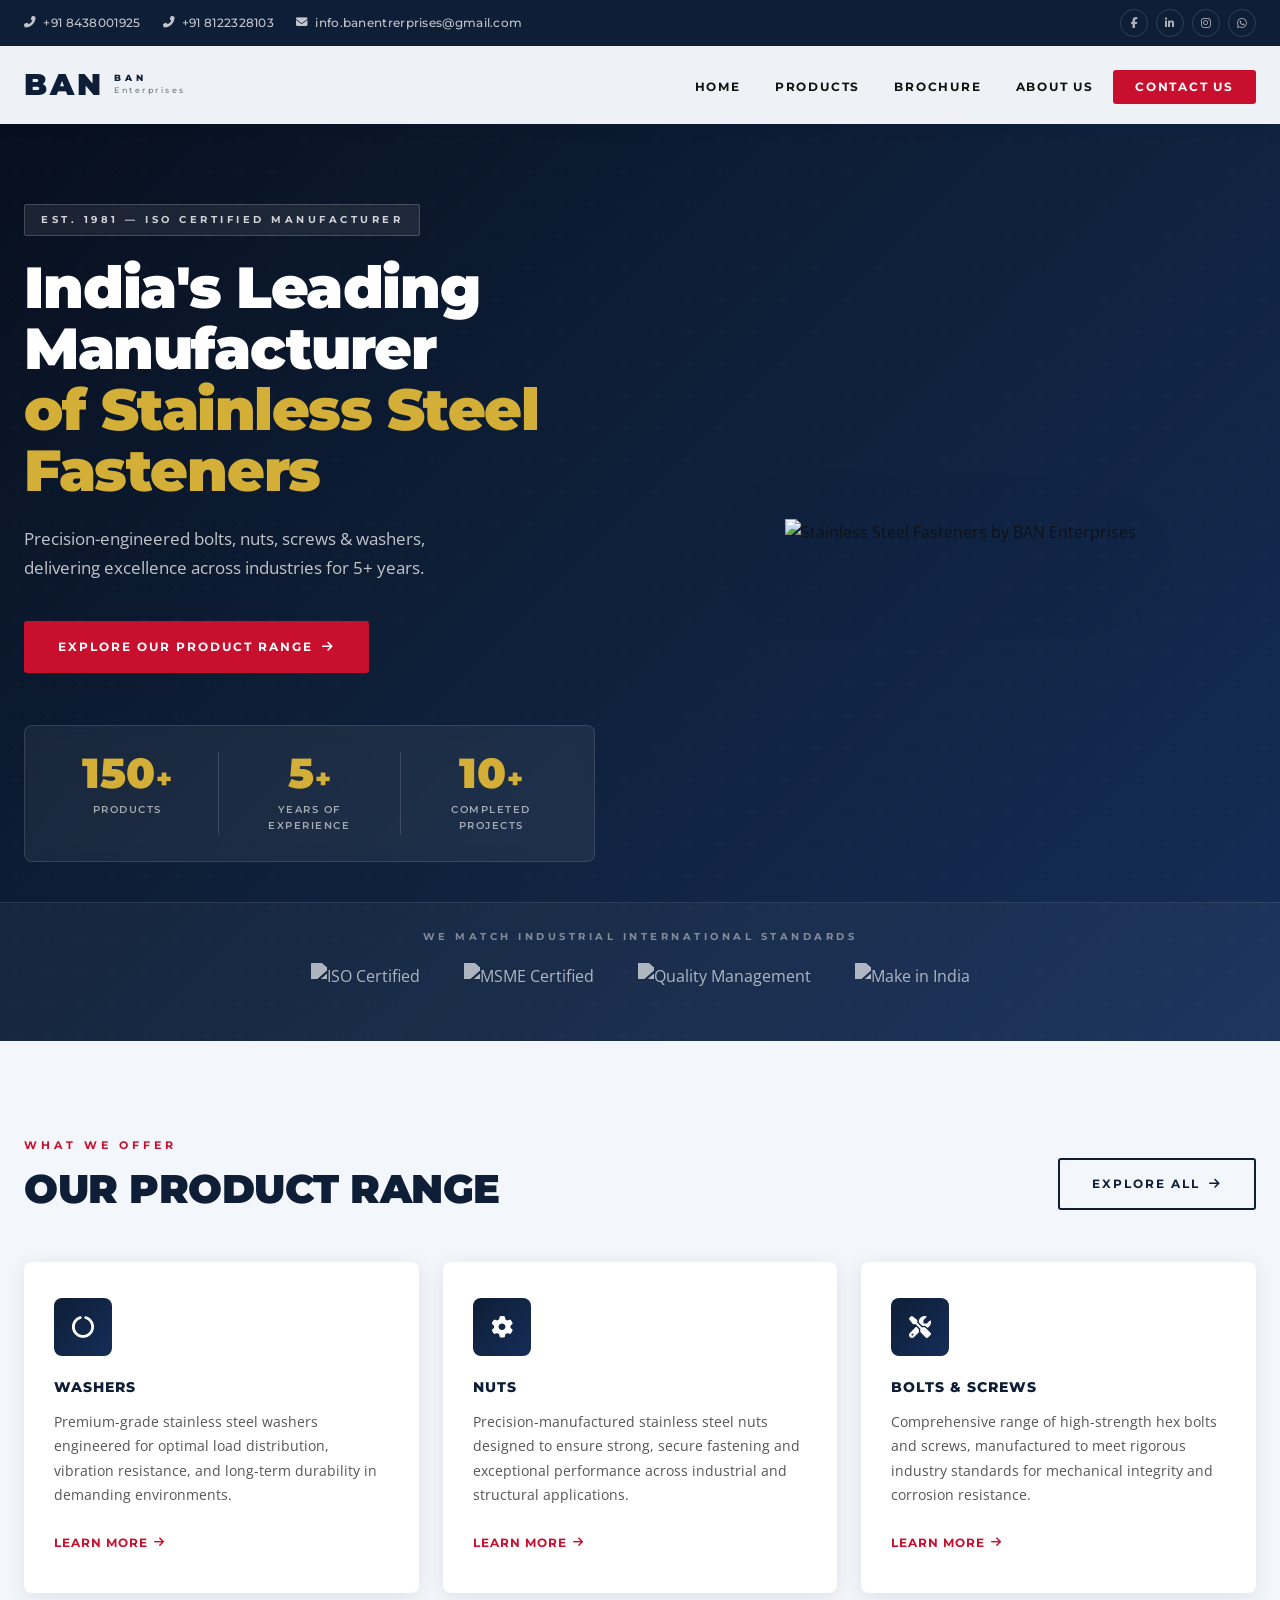
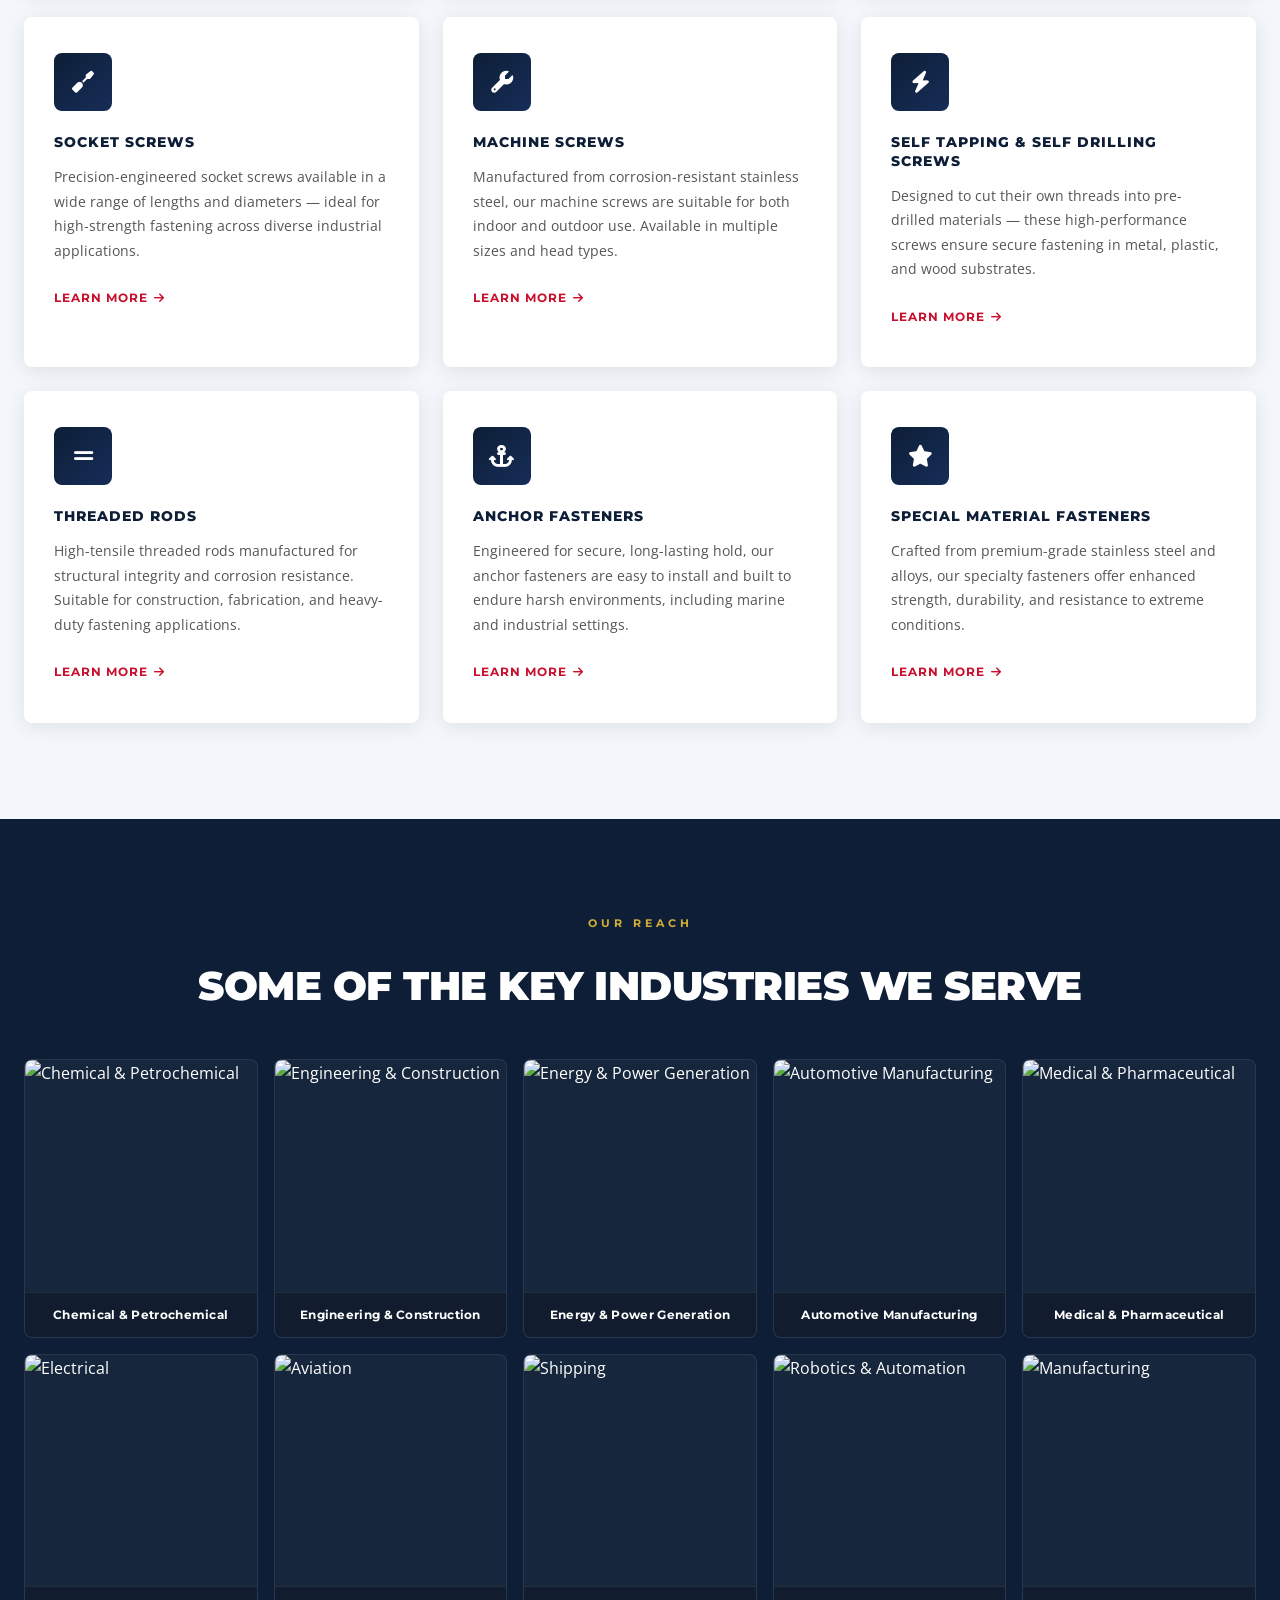
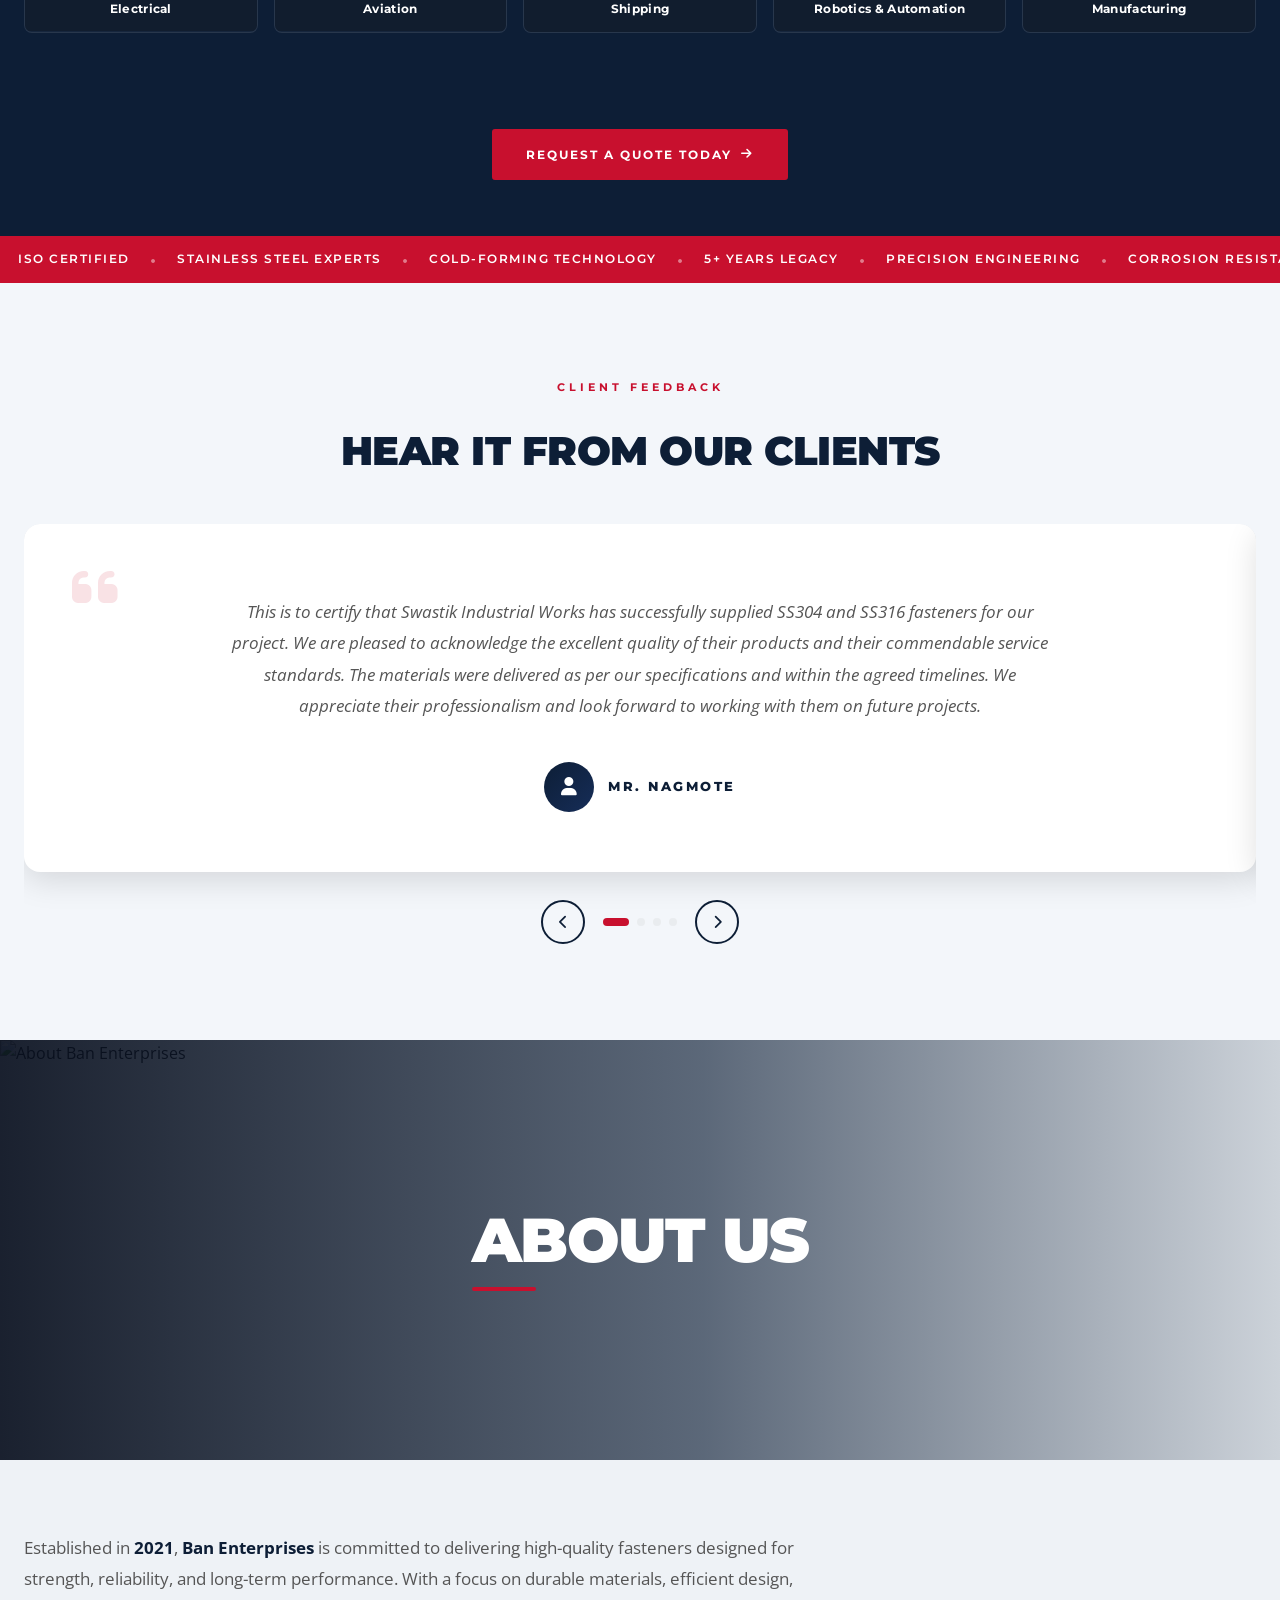
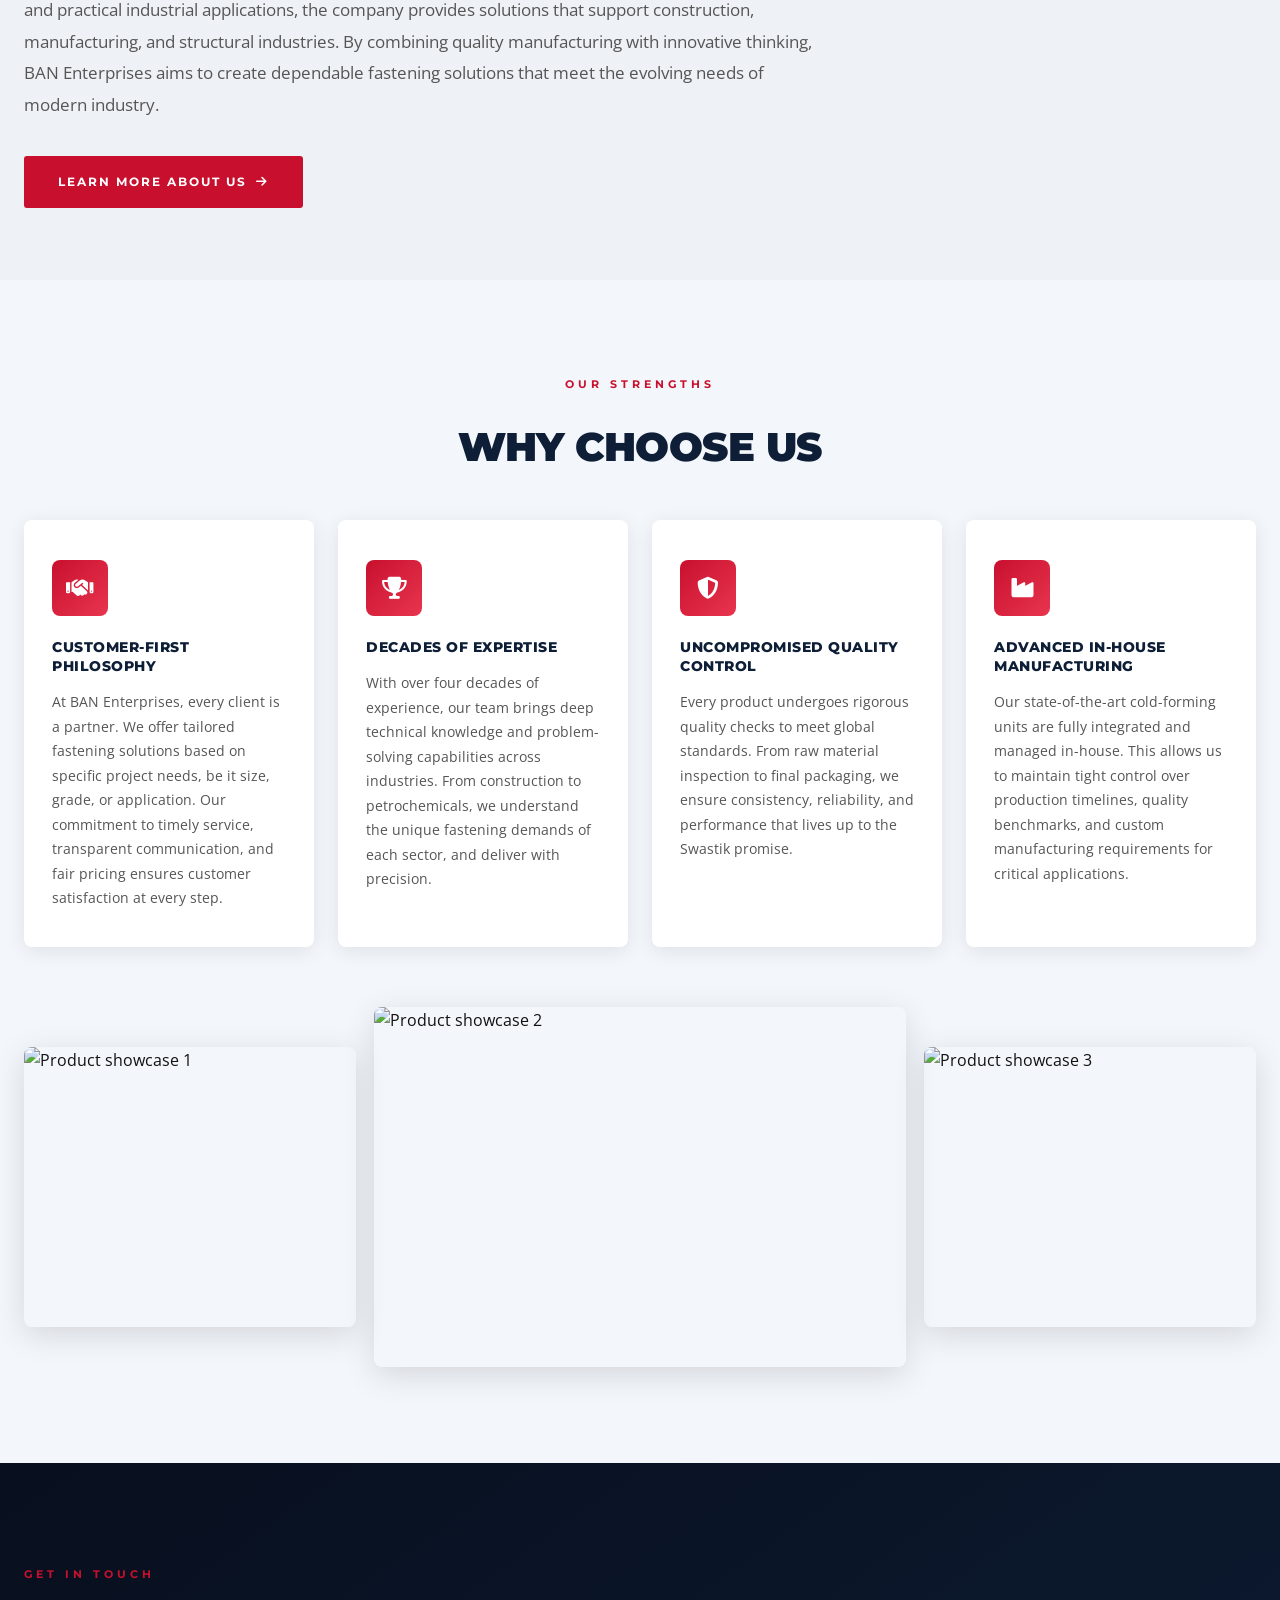
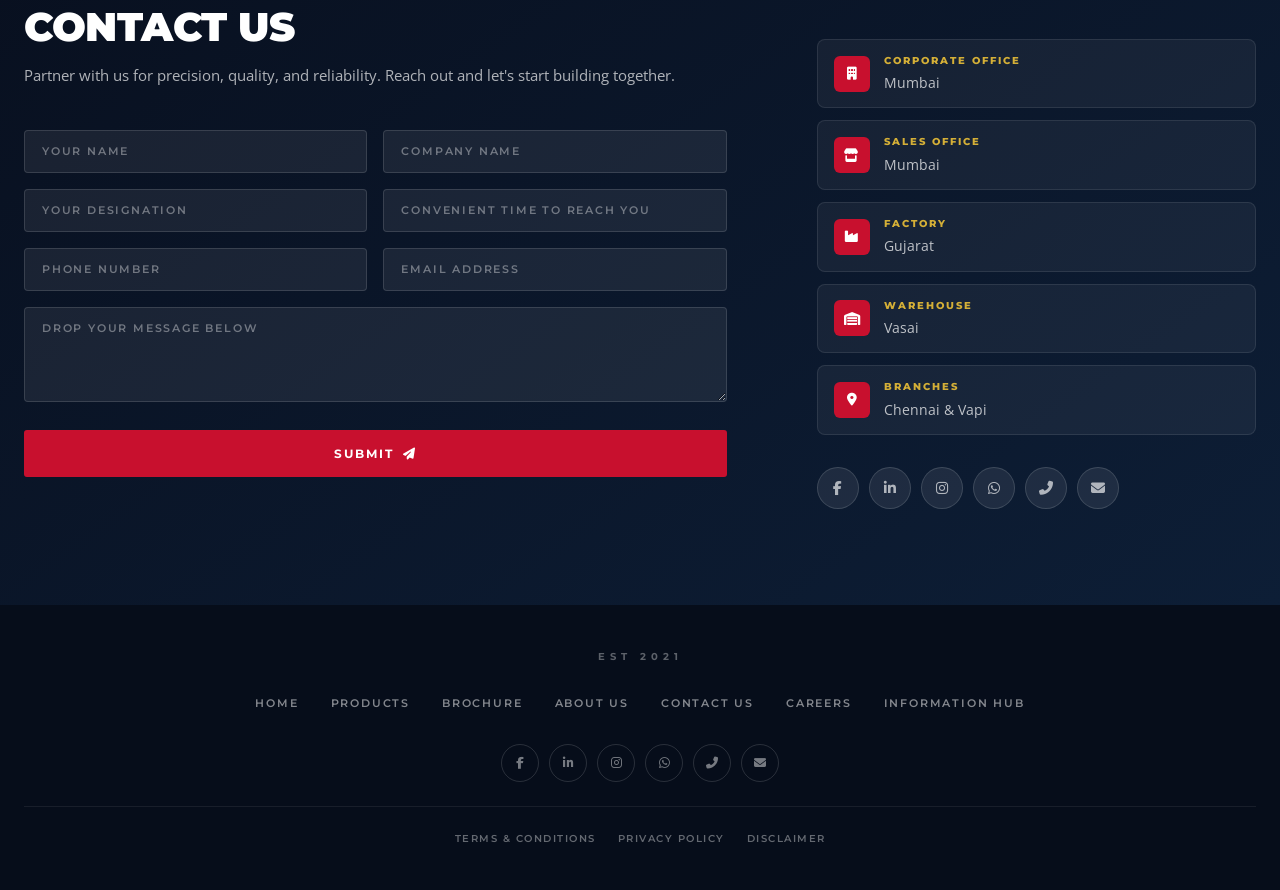
==== index.html @ 9117f647 "first commit" ====
<!DOCTYPE html>
<html lang="en">
<head>
    <meta charset="UTF-8">
    <meta name="viewport" content="width=device-width, initial-scale=1.0">
    <meta name="description" content="Ban Enterprises - Fasteners For The Future Will Be Lighter Stronger And Smarter.">
    <title>Ban Enterprises | India's Leading Stainless Steel Fasteners Manufacturer</title>
    <link rel="preconnect" href="https://fonts.googleapis.com">
    <link rel="preconnect" href="https://fonts.gstatic.com" crossorigin>
    <link href="https://fonts.googleapis.com/css2?family=Montserrat:wght@300;400;500;600;700;800;900&family=Open+Sans:wght@300;400;500;600&display=swap" rel="stylesheet">
    <link rel="stylesheet" href="https://cdnjs.cloudflare.com/ajax/libs/font-awesome/6.5.0/css/all.min.css">
    <link rel="stylesheet" href="style.css">
</head>
<body>

    <!-- ===== TOP BAR ===== -->
    <div class="top-bar">
        <div class="container">
            <div class="top-bar-inner">
                <div class="top-contact">
                    <a href="tel:+918438001925"><i class="fas fa-phone-alt"></i> +91 8438001925</a>
                    <a href="tel:+918122328103"><i class="fas fa-phone-alt"></i> +91 8122328103</a>
                    <a href="info.banentrerprises@gmail.com"><i class="fas fa-envelope"></i> info.banentrerprises@gmail.com</a>
                </div>
                <div class="top-social">
                    <a href="https://facebook.com/SIWIndia1/" target="_blank" rel="noopener" aria-label="Facebook"><i class="fab fa-facebook-f"></i></a>
                    <a href="https://linkedin.com/company/siwindia/" target="_blank" rel="noopener" aria-label="LinkedIn"><i class="fab fa-linkedin-in"></i></a>
                    <a href="https://instagram.com/bane.nterprises/" target="_blank" rel="noopener" aria-label="Instagram"><i class="fab fa-instagram"></i></a>
                    <a href="https://wa.me/918438001925" target="_blank" rel="noopener" aria-label="WhatsApp"><i class="fab fa-whatsapp"></i></a>
                </div>
            </div>
        </div>
    </div>

    <!-- ===== HEADER / NAVBAR ===== -->
    <header class="header" id="header">
        <div class="container">
            <nav class="navbar">
                <a href="#" class="logo">
                    <img src="https://media.siwindia.com/assets/images/siw-logo.webp"
                         alt="Ban Enterprises"
                         class="logo-img"
                         onerror="this.style.display='none'; document.querySelector('.logo-fallback').style.display='flex'">
                    <div class="logo-fallback">
                        <span class="logo-siw">BAN</span>
                        <div class="logo-sub">
                            <span>BAN</span>
                            <span>Enterprises</span>
                        </div>
                    </div>
                </a>
                <button class="hamburger" id="hamburger" aria-label="Toggle navigation" aria-expanded="false">
                    <span></span>
                    <span></span>
                    <span></span>
                </button>
                <ul class="nav-links" id="navLinks">
                    <li><a href="#" class="nav-item active">HOME</a></li>
                    <li><a href="https://siwindia.com/products/" class="nav-item">PRODUCTS</a></li>
                    <li><a href="https://siwindia.com/brochure/" class="nav-item">BROCHURE</a></li>
                    <li><a href="#about" class="nav-item">ABOUT US</a></li>
                    <li><a href="#contact" class="nav-item btn-nav">CONTACT US</a></li>
                </ul>
            </nav>
        </div>
    </header>

    <!-- ===== HERO SECTION ===== -->
    <section class="hero" id="hero">
        <div class="container">
            <div class="hero-inner">
                <div class="hero-content">
                    <div class="hero-tag">EST. 1981 &mdash; ISO CERTIFIED MANUFACTURER</div>
                    <h1 class="hero-title">
                        India's Leading Manufacturer
                        <span>of Stainless Steel Fasteners</span>
                    </h1>
                    <p class="hero-desc">Precision-engineered bolts, nuts, screws &amp; washers, delivering excellence across industries for 5+ years.</p>
                    <div class="hero-cta">
                        <a href="https://siwindia.com/products/" class="btn btn-primary">
                            EXPLORE OUR PRODUCT RANGE <i class="fas fa-arrow-right"></i>
                        </a>
                    </div>
                    <div class="hero-stats">
                        <div class="stat-item">
                            <div class="stat-val"><span class="stat-number" data-target="150">0</span><span class="stat-plus">+</span></div>
                            <span class="stat-label">Products</span>
                        </div>
                        <div class="stat-divider"></div>
                        <div class="stat-item">
                            <div class="stat-val"><span class="stat-number" data-target="5">0</span><span class="stat-plus">+</span></div>
                            <span class="stat-label">Years of Experience</span>
                        </div>
                        <div class="stat-divider"></div>
                        <div class="stat-item">
                            <div class="stat-val"><span class="stat-number" data-target="10">0</span><span class="stat-plus">+</span></div>
                            <span class="stat-label">Completed projects</span>
                        </div>
                    </div>
                </div>
                <div class="hero-image">
                    <img src="https://media.siwindia.com/assets/images/home-hero-new.png" alt="Stainless Steel Fasteners by BAN Enterprises">
                </div>
            </div>
        </div>
        <div class="hero-certifications">
            <div class="container">
                <p class="cert-label">WE MATCH INDUSTRIAL INTERNATIONAL STANDARDS</p>
                <div class="cert-logos">
                    <img src="https://media.siwindia.com/assets/images/home-iso.png" alt="ISO Certified">
                    <img src="https://media.siwindia.com/assets/images/home-msme.png" alt="MSME Certified">
                    <img src="https://media.siwindia.com/assets/images/home-qm.png" alt="Quality Management">
                    <img src="https://media.siwindia.com/assets/images/home-mii.png" alt="Make in India">
                </div>
            </div>
        </div>
    </section>

    <!-- ===== PRODUCTS SECTION ===== -->
    <section class="section products-section" id="products">
        <div class="container">
            <div class="section-header">
                <div class="section-header-text">
                    <span class="section-label">WHAT WE OFFER</span>
                    <h2 class="section-title">OUR PRODUCT RANGE</h2>
                </div>
                <a href="https://siwindia.com/products/" class="btn btn-outline">EXPLORE ALL <i class="fas fa-arrow-right"></i></a>
            </div>
            <div class="products-grid">
                <div class="product-card reveal">
                    <div class="product-icon"><i class="fas fa-circle-notch"></i></div>
                    <h3 class="product-title">WASHERS</h3>
                    <p class="product-desc">Premium-grade stainless steel washers engineered for optimal load distribution, vibration resistance, and long-term durability in demanding environments.</p>
                    <a href="https://siwindia.com/products/" class="product-link">Learn More <i class="fas fa-arrow-right"></i></a>
                </div>
                <div class="product-card reveal">
                    <div class="product-icon"><i class="fas fa-cog"></i></div>
                    <h3 class="product-title">NUTS</h3>
                    <p class="product-desc">Precision-manufactured stainless steel nuts designed to ensure strong, secure fastening and exceptional performance across industrial and structural applications.</p>
                    <a href="https://siwindia.com/products/" class="product-link">Learn More <i class="fas fa-arrow-right"></i></a>
                </div>
                <div class="product-card reveal">
                    <div class="product-icon"><i class="fas fa-tools"></i></div>
                    <h3 class="product-title">BOLTS &amp; SCREWS</h3>
                    <p class="product-desc">Comprehensive range of high-strength hex bolts and screws, manufactured to meet rigorous industry standards for mechanical integrity and corrosion resistance.</p>
                    <a href="https://siwindia.com/products/" class="product-link">Learn More <i class="fas fa-arrow-right"></i></a>
                </div>
                <div class="product-card reveal">
                    <div class="product-icon"><i class="fas fa-screwdriver"></i></div>
                    <h3 class="product-title">SOCKET SCREWS</h3>
                    <p class="product-desc">Precision-engineered socket screws available in a wide range of lengths and diameters — ideal for high-strength fastening across diverse industrial applications.</p>
                    <a href="https://siwindia.com/products/" class="product-link">Learn More <i class="fas fa-arrow-right"></i></a>
                </div>
                <div class="product-card reveal">
                    <div class="product-icon"><i class="fas fa-wrench"></i></div>
                    <h3 class="product-title">MACHINE SCREWS</h3>
                    <p class="product-desc">Manufactured from corrosion-resistant stainless steel, our machine screws are suitable for both indoor and outdoor use. Available in multiple sizes and head types.</p>
                    <a href="https://siwindia.com/products/" class="product-link">Learn More <i class="fas fa-arrow-right"></i></a>
                </div>
                <div class="product-card reveal">
                    <div class="product-icon"><i class="fas fa-bolt"></i></div>
                    <h3 class="product-title">SELF TAPPING &amp; SELF DRILLING SCREWS</h3>
                    <p class="product-desc">Designed to cut their own threads into pre-drilled materials — these high-performance screws ensure secure fastening in metal, plastic, and wood substrates.</p>
                    <a href="https://siwindia.com/products/" class="product-link">Learn More <i class="fas fa-arrow-right"></i></a>
                </div>
                <div class="product-card reveal">
                    <div class="product-icon"><i class="fas fa-grip-lines"></i></div>
                    <h3 class="product-title">THREADED RODS</h3>
                    <p class="product-desc">High-tensile threaded rods manufactured for structural integrity and corrosion resistance. Suitable for construction, fabrication, and heavy-duty fastening applications.</p>
                    <a href="https://siwindia.com/products/" class="product-link">Learn More <i class="fas fa-arrow-right"></i></a>
                </div>
                <div class="product-card reveal">
                    <div class="product-icon"><i class="fas fa-anchor"></i></div>
                    <h3 class="product-title">ANCHOR FASTENERS</h3>
                    <p class="product-desc">Engineered for secure, long-lasting hold, our anchor fasteners are easy to install and built to endure harsh environments, including marine and industrial settings.</p>
                    <a href="https://siwindia.com/products/" class="product-link">Learn More <i class="fas fa-arrow-right"></i></a>
                </div>
                <div class="product-card reveal">
                    <div class="product-icon"><i class="fas fa-star"></i></div>
                    <h3 class="product-title">SPECIAL MATERIAL FASTENERS</h3>
                    <p class="product-desc">Crafted from premium-grade stainless steel and alloys, our specialty fasteners offer enhanced strength, durability, and resistance to extreme conditions.</p>
                    <a href="https://siwindia.com/products/" class="product-link">Learn More <i class="fas fa-arrow-right"></i></a>
                </div>
            </div>
        </div>
    </section>

    <!-- ===== INDUSTRIES SECTION ===== -->
    <section class="section industries-section" id="industries">
        <div class="container">
            <div class="section-header centered">
                <span class="section-label">OUR REACH</span>
                <h2 class="section-title">SOME OF THE KEY INDUSTRIES WE SERVE</h2>
            </div>
            <div class="industries-grid">
                <div class="industry-card reveal">
                    <div class="industry-img-wrap">
                        <img src="https://media.siwindia.com/assets/images/industry-Chemical-Petrochemical.webp" alt="Chemical & Petrochemical" loading="lazy">
                    </div>
                    <h3>Chemical &amp; Petrochemical</h3>
                </div>
                <div class="industry-card reveal">
                    <div class="industry-img-wrap">
                        <img src="https://media.siwindia.com/assets/images/industry-Engineering-Construction.webp" alt="Engineering & Construction" loading="lazy">
                    </div>
                    <h3>Engineering &amp; Construction</h3>
                </div>
                <div class="industry-card reveal">
                    <div class="industry-img-wrap">
                        <img src="https://media.siwindia.com/assets/images/industry-Energy-PowerGeneration.png" alt="Energy & Power Generation" loading="lazy">
                    </div>
                    <h3>Energy &amp; Power Generation</h3>
                </div>
                <div class="industry-card reveal">
                    <div class="industry-img-wrap">
                        <img src="https://media.siwindia.com/assets/images/industry-Automotive-Manufacturing.webp" alt="Automotive Manufacturing" loading="lazy">
                    </div>
                    <h3>Automotive Manufacturing</h3>
                </div>
                <div class="industry-card reveal">
                    <div class="industry-img-wrap">
                        <img src="https://media.siwindia.com/assets/images/industry-Medical-Pharmaceutical.webp" alt="Medical & Pharmaceutical" loading="lazy">
                    </div>
                    <h3>Medical &amp; Pharmaceutical</h3>
                </div>
                <div class="industry-card reveal">
                    <div class="industry-img-wrap">
                        <img src="https://media.siwindia.com/assets/images/industry-electrical.webp" alt="Electrical" loading="lazy">
                    </div>
                    <h3>Electrical</h3>
                </div>
                <div class="industry-card reveal">
                    <div class="industry-img-wrap">
                        <img src="https://media.siwindia.com/assets/images/industry-aviation.webp" alt="Aviation" loading="lazy">
                    </div>
                    <h3>Aviation</h3>
                </div>
                <div class="industry-card reveal">
                    <div class="industry-img-wrap">
                        <img src="https://media.siwindia.com/assets/images/industry-shipping.webp" alt="Shipping" loading="lazy">
                    </div>
                    <h3>Shipping</h3>
                </div>
                <div class="industry-card reveal">
                    <div class="industry-img-wrap">
                        <img src="https://media.siwindia.com/assets/images/industry-Automation-Robotics.webp" alt="Robotics & Automation" loading="lazy">
                    </div>
                    <h3>Robotics &amp; Automation</h3>
                </div>
                <div class="industry-card reveal">
                    <div class="industry-img-wrap">
                        <img src="https://media.siwindia.com/assets/images/industry-steel.webp" alt="Manufacturing" loading="lazy">
                    </div>
                    <h3>Manufacturing</h3>
                </div>
            </div>
            <div class="industries-cta">
                <a href="https://siwindia.com/contact/" class="btn btn-primary">REQUEST A QUOTE TODAY <i class="fas fa-arrow-right"></i></a>
            </div>
        </div>
        <!-- Scrolling Marquee Ticker -->
        <div class="marquee-wrap">
            <div class="marquee-track">
                <span>ISO Certified</span><span class="dot">&bull;</span>
                <span>Stainless Steel Experts</span><span class="dot">&bull;</span>
                <span>Cold-Forming Technology</span><span class="dot">&bull;</span>
                <span>5+ Years Legacy</span><span class="dot">&bull;</span>
                <span>Precision Engineering</span><span class="dot">&bull;</span>
                <span>Corrosion Resistance</span><span class="dot">&bull;</span>
                <span>High Tensile Strength</span><span class="dot">&bull;</span>
                <span>Wide Size Range</span><span class="dot">&bull;</span>
                <span>Made in India</span><span class="dot">&bull;</span>
                <span>In-House Manufacturing</span><span class="dot">&bull;</span>
                <span>Marine-Grade Quality</span><span class="dot">&bull;</span>
                <span>Rapid Turnaround</span><span class="dot">&bull;</span>
                <span>Export Capable</span><span class="dot">&bull;</span>
                <span>Structural Reliability</span><span class="dot">&bull;</span>
                <span>Fast Logistics</span><span class="dot">&bull;</span>
                <span>Technical Consultation</span><span class="dot">&bull;</span>
                <span>Global Reach</span><span class="dot">&bull;</span>
                <span>Performance-Driven Products</span><span class="dot">&bull;</span>
                <!-- Duplicate for seamless infinite loop -->
                <span>ISO Certified</span><span class="dot">&bull;</span>
                <span>Stainless Steel Experts</span><span class="dot">&bull;</span>
                <span>Cold-Forming Technology</span><span class="dot">&bull;</span>
                <span>5+ Years Legacy</span><span class="dot">&bull;</span>
                <span>Precision Engineering</span><span class="dot">&bull;</span>
                <span>Corrosion Resistance</span><span class="dot">&bull;</span>
                <span>High Tensile Strength</span><span class="dot">&bull;</span>
                <span>Wide Size Range</span><span class="dot">&bull;</span>
                <span>Made in India</span><span class="dot">&bull;</span>
                <span>In-House Manufacturing</span><span class="dot">&bull;</span>
                <span>Marine-Grade Quality</span><span class="dot">&bull;</span>
                <span>Rapid Turnaround</span><span class="dot">&bull;</span>
                <span>Export Capable</span><span class="dot">&bull;</span>
                <span>Structural Reliability</span><span class="dot">&bull;</span>
                <span>Fast Logistics</span><span class="dot">&bull;</span>
                <span>Global Reach</span><span class="dot">&bull;</span>
                <span>Performance-Driven Products</span><span class="dot">&bull;</span>
            </div>
        </div>
    </section>

    <!-- ===== TESTIMONIALS SECTION ===== -->
    <section class="section testimonials-section" id="testimonials">
        <div class="container">
            <div class="section-header centered">
                <span class="section-label">CLIENT FEEDBACK</span>
                <h2 class="section-title">HEAR IT FROM OUR CLIENTS</h2>
            </div>
            <div class="testimonial-slider" id="testimonialSlider">
                <div class="testimonial-track" id="testimonialTrack">
                    <div class="testimonial-card">
                        <div class="quote-icon"><i class="fas fa-quote-left"></i></div>
                        <p class="testimonial-text">This is to certify that Swastik Industrial Works has successfully supplied SS304 and SS316 fasteners for our project. We are pleased to acknowledge the excellent quality of their products and their commendable service standards. The materials were delivered as per our specifications and within the agreed timelines. We appreciate their professionalism and look forward to working with them on future projects.</p>
                        <div class="testimonial-author">
                            <div class="author-avatar"><i class="fas fa-user"></i></div>
                            <span class="author-name">MR. NAGMOTE</span>
                        </div>
                    </div>
                    <div class="testimonial-card">
                        <div class="quote-icon"><i class="fas fa-quote-left"></i></div>
                        <p class="testimonial-text">We would like to extend our sincere appreciation to Swastik Industrial Works for their excellent service and timely delivery of SS 304 Fasteners on our ongoing projects. We look forward to continuing this successful business relationship.</p>
                        <div class="testimonial-author">
                            <div class="author-avatar"><i class="fas fa-user"></i></div>
                            <span class="author-name">MR. NAI</span>
                        </div>
                    </div>
                    <div class="testimonial-card">
                        <div class="quote-icon"><i class="fas fa-quote-left"></i></div>
                        <p class="testimonial-text">Swastik Industrial Works has successfully fulfilled our requirement for stainless steel fasteners. The materials were of excellent quality, delivered as per the technical specifications and on time. Their service standards and responsiveness are commendable. We acknowledge their dedication and professionalism and hope to continue our association with them in future endeavors.</p>
                        <div class="testimonial-author">
                            <div class="author-avatar"><i class="fas fa-user"></i></div>
                            <span class="author-name">MR. ASHISH</span>
                        </div>
                    </div>
                    <div class="testimonial-card">
                        <div class="quote-icon"><i class="fas fa-quote-left"></i></div>
                        <p class="testimonial-text">Swastik Industrial Works consistently delivers top-grade SS fasteners, meeting specifications and deadlines without compromise. Their professionalism and attention to detail make them our go-to supplier for all our fastener requirements.</p>
                        <div class="testimonial-author">
                            <div class="author-avatar"><i class="fas fa-user"></i></div>
                            <span class="author-name">MR. SOLANKI</span>
                        </div>
                    </div>
                </div>
                <div class="slider-controls">
                    <button class="slider-btn" id="prevBtn" aria-label="Previous"><i class="fas fa-chevron-left"></i></button>
                    <div class="slider-dots" id="sliderDots"></div>
                    <button class="slider-btn" id="nextBtn" aria-label="Next"><i class="fas fa-chevron-right"></i></button>
                </div>
            </div>
        </div>
    </section>

    <!-- ===== ABOUT SECTION ===== -->
    <section class="about-section" id="about">
        <div class="about-hero-img">
            <img src="https://media.siwindia.com/assets/images/home-about-hero.webp" alt="About Ban Enterprises" loading="lazy">
            <div class="about-hero-overlay">
                <div class="container">
                    <h2>ABOUT US</h2>
                    <div class="about-underline"></div>
                </div>
            </div>
        </div>
        <div class="about-body">
            <div class="container">
                <div class="about-content">
                    <p>Established in <strong>2021</strong>, <strong>Ban Enterprises</strong> is committed to delivering high-quality fasteners designed for strength, reliability, and long-term performance. With a focus on durable materials, efficient design, and practical industrial applications, the company provides solutions that support construction, manufacturing, and structural industries. By combining quality manufacturing with innovative thinking, BAN Enterprises aims to create dependable fastening solutions that meet the evolving needs of modern industry.</p>
                    <a href="https://siwindia.com/about-us/" class="btn btn-primary">LEARN MORE ABOUT US <i class="fas fa-arrow-right"></i></a>
                </div>
            </div>
        </div>
    </section>

    <!-- ===== WHY CHOOSE US SECTION ===== -->
    <section class="section why-section" id="why">
        <div class="container">
            <div class="section-header centered">
                <span class="section-label">OUR STRENGTHS</span>
                <h2 class="section-title">WHY CHOOSE US</h2>
            </div>
            <div class="why-grid">
                <div class="why-card reveal">
                    <div class="why-icon"><i class="fas fa-handshake"></i></div>
                    <h3 class="why-title">CUSTOMER-FIRST PHILOSOPHY</h3>
                    <p>At BAN Enterprises, every client is a partner. We offer tailored fastening solutions based on specific project needs, be it size, grade, or application. Our commitment to timely service, transparent communication, and fair pricing ensures customer satisfaction at every step.</p>
                </div>
                <div class="why-card reveal">
                    <div class="why-icon"><i class="fas fa-trophy"></i></div>
                    <h3 class="why-title">DECADES OF EXPERTISE</h3>
                    <p>With over four decades of experience, our team brings deep technical knowledge and problem-solving capabilities across industries. From construction to petrochemicals, we understand the unique fastening demands of each sector, and deliver with precision.</p>
                </div>
                <div class="why-card reveal">
                    <div class="why-icon"><i class="fas fa-shield-alt"></i></div>
                    <h3 class="why-title">UNCOMPROMISED QUALITY CONTROL</h3>
                    <p>Every product undergoes rigorous quality checks to meet global standards. From raw material inspection to final packaging, we ensure consistency, reliability, and performance that lives up to the Swastik promise.</p>
                </div>
                <div class="why-card reveal">
                    <div class="why-icon"><i class="fas fa-industry"></i></div>
                    <h3 class="why-title">ADVANCED IN-HOUSE MANUFACTURING</h3>
                    <p>Our state-of-the-art cold-forming units are fully integrated and managed in-house. This allows us to maintain tight control over production timelines, quality benchmarks, and custom manufacturing requirements for critical applications.</p>
                </div>
            </div>
            <div class="showcase-images">
                <div class="showcase-img reveal">
                    <img src="https://media.siwindia.com/assets/images/home-showcase-01.webp" alt="Product showcase 1" loading="lazy">
                </div>
                <div class="showcase-img featured reveal">
                    <img src="https://media.siwindia.com/assets/images/home-showcase-02.webp" alt="Product showcase 2" loading="lazy">
                </div>
                <div class="showcase-img reveal">
                    <img src="https://media.siwindia.com/assets/images/home-showcase-03.webp" alt="Product showcase 3" loading="lazy">
                </div>
            </div>
        </div>
    </section>

    <!-- ===== CONTACT SECTION ===== -->
    <section class="section contact-section" id="contact">
        <div class="container">
            <div class="contact-inner">
                <div class="contact-form-wrap">
                    <span class="section-label">GET IN TOUCH</span>
                    <h2 class="section-title contact-title">CONTACT US</h2>
                    <p class="contact-desc">Partner with us for precision, quality, and reliability. Reach out and let's start building together.</p>
                    <form class="contact-form" id="contactForm" novalidate>
                        <div class="form-row">
                            <div class="form-group">
                                <input type="text" name="name" placeholder="YOUR NAME" required autocomplete="name">
                            </div>
                            <div class="form-group">
                                <input type="text" name="company" placeholder="COMPANY NAME" required autocomplete="organization">
                            </div>
                        </div>
                        <div class="form-row">
                            <div class="form-group">
                                <input type="text" name="designation" placeholder="YOUR DESIGNATION" autocomplete="organization-title">
                            </div>
                            <div class="form-group">
                                <input type="text" name="time" placeholder="CONVENIENT TIME TO REACH YOU">
                            </div>
                        </div>
                        <div class="form-row">
                            <div class="form-group">
                                <input type="tel" name="phone" placeholder="PHONE NUMBER" required autocomplete="tel">
                            </div>
                            <div class="form-group">
                                <input type="email" name="email" placeholder="EMAIL ADDRESS" required autocomplete="email">
                            </div>
                        </div>
                        <div class="form-group full-width">
                            <textarea name="message" rows="5" placeholder="DROP YOUR MESSAGE BELOW"></textarea>
                        </div>
                        <button type="submit" class="btn btn-primary btn-submit">
                            SUBMIT <i class="fas fa-paper-plane"></i>
                        </button>
                    </form>
                </div>
                <div class="contact-info-wrap">
                    <div class="contact-logo-area">
                        <img src="https://media.siwindia.com/assets/images/siw-logo.webp" alt="BAN Enterprises" onerror="this.style.display='none'">
                    </div>
                    <div class="offices">
                        <div class="office-item">
                            <i class="fas fa-building"></i>
                            <div>
                                <strong>CORPORATE OFFICE</strong>
                                <span>Mumbai</span>
                            </div>
                        </div>
                        <div class="office-item">
                            <i class="fas fa-store"></i>
                            <div>
                                <strong>SALES OFFICE</strong>
                                <span>Mumbai</span>
                            </div>
                        </div>
                        <div class="office-item">
                            <i class="fas fa-industry"></i>
                            <div>
                                <strong>FACTORY</strong>
                                <span>Gujarat</span>
                            </div>
                        </div>
                        <div class="office-item">
                            <i class="fas fa-warehouse"></i>
                            <div>
                                <strong>WAREHOUSE</strong>
                                <span>Vasai</span>
                            </div>
                        </div>
                        <div class="office-item">
                            <i class="fas fa-map-marker-alt"></i>
                            <div>
                                <strong>BRANCHES</strong>
                                <span>Chennai &amp; Vapi</span>
                            </div>
                        </div>
                    </div>
                    <div class="contact-social">
                        <a href="https://facebook.com/SIWIndia1/" target="_blank" rel="noopener" aria-label="Facebook"><i class="fab fa-facebook-f"></i></a>
                        <a href="https://linkedin.com/company/siwindia/" target="_blank" rel="noopener" aria-label="LinkedIn"><i class="fab fa-linkedin-in"></i></a>
                        <a href="https://instagram.com/siw_india/" target="_blank" rel="noopener" aria-label="Instagram"><i class="fab fa-instagram"></i></a>
                        <a href="https://wa.me/919833884795" target="_blank" rel="noopener" aria-label="WhatsApp"><i class="fab fa-whatsapp"></i></a>
                        <a href="tel:+9102240464146" aria-label="Phone"><i class="fas fa-phone-alt"></i></a>
                        <a href="mailto:siwindia@gmail.com" aria-label="Email"><i class="fas fa-envelope"></i></a>
                    </div>
                </div>
            </div>
        </div>
    </section>

    <!-- ===== FOOTER ===== -->
    <footer class="footer">
        <div class="container">
            <div class="footer-inner">
                <div class="footer-logo-wrap">
                    <img src="https://media.siwindia.com/assets/images/siw-logo.webp" alt="BAN Enterprises" class="footer-logo-img" onerror="this.style.display='none'">
                    <span class="est-badge">EST 2021</span>
                </div>
                <nav class="footer-nav" aria-label="Footer navigation">
                    <a href="#">HOME</a>
                    <a href="https://siwindia.com/products/">PRODUCTS</a>
                    <a href="https://siwindia.com/brochure/">BROCHURE</a>
                    <a href="#about">ABOUT US</a>
                    <a href="#contact">CONTACT US</a>
                    <a href="mailto:siwindia@gmail.com">CAREERS</a>
                    <a href="https://siwindia.com/blog/">INFORMATION HUB</a>
                </nav>
                <div class="footer-social">
                    <a href="https://facebook.com/SIWIndia1/" target="_blank" rel="noopener" aria-label="Facebook"><i class="fab fa-facebook-f"></i></a>
                    <a href="https://linkedin.com/company/siwindia/" target="_blank" rel="noopener" aria-label="LinkedIn"><i class="fab fa-linkedin-in"></i></a>
                    <a href="https://instagram.com/siw_india/" target="_blank" rel="noopener" aria-label="Instagram"><i class="fab fa-instagram"></i></a>
                    <a href="https://wa.me/919833884795" target="_blank" rel="noopener" aria-label="WhatsApp"><i class="fab fa-whatsapp"></i></a>
                    <a href="tel:+9102240464146" aria-label="Phone"><i class="fas fa-phone-alt"></i></a>
                    <a href="mailto:siwindia@gmail.com" aria-label="Email"><i class="fas fa-envelope"></i></a>
                </div>
                <div class="footer-divider"></div>
                <div class="footer-legal">
                    <a href="https://siwindia.com/terms-conditions/">TERMS &amp; CONDITIONS</a>
                    <a href="https://siwindia.com/privacy-policy/">PRIVACY POLICY</a>
                    <a href="https://siwindia.com/disclaimer/">DISCLAIMER</a>
                </div>
            </div>
        </div>
    </footer>

    <script src="script.js"></script>
</body>
</html>
---- style.css ----
/* ============================================================
   BAN Enterprises
   style.css
   ============================================================ */

/* ===== CSS VARIABLES ===== */
:root {
    --primary:       #0D1E36;
    --primary-mid:   #162D58;
    --primary-light: #1E3E78;
    --accent:        #C8102E;
    --accent-light:  #E8354F;
    --gold:          #D4AF37;
    --gold-light:    #F0CB5C;
    --white:         #FFFFFF;
    --page-bg:       #EEF2F6;
    --off-white:     #F3F6FA;
    --light-gray:    #E9ECEF;
    --medium-gray:   #6C757D;
    --dark-gray:     #343A40;
    --text-primary:  #111111;
    --text-secondary:#555555;
    --shadow-sm:     0 2px 10px rgba(0,0,0,0.06);
    --shadow:        0 4px 20px rgba(0,0,0,0.09);
    --shadow-md:     0 8px 32px rgba(0,0,0,0.13);
    --shadow-lg:     0 16px 50px rgba(0,0,0,0.18);
    --radius:        8px;
    --radius-lg:     16px;
    --transition:    0.3s ease;
    --font-heading:  'Montserrat', sans-serif;
    --font-body:     'Open Sans', sans-serif;
}

/* ===== RESET & BASE ===== */
*, *::before, *::after {
    box-sizing: border-box;
    margin: 0;
    padding: 0;
}

html {
    scroll-behavior: smooth;
    font-size: 16px;
}

body {
    font-family: var(--font-body);
    color: var(--text-primary);
    background: var(--page-bg);
    line-height: 1.65;
    overflow-x: hidden;
    -webkit-font-smoothing: antialiased;
}

img {
    max-width: 100%;
    height: auto;
    display: block;
}

a {
    text-decoration: none;
    color: inherit;
    transition: var(--transition);
}

ul { list-style: none; }

button { font-family: inherit; }

/* ===== CONTAINER ===== */
.container {
    max-width: 1280px;
    margin: 0 auto;
    padding: 0 24px;
}

/* ===== BUTTONS ===== */
.btn {
    display: inline-flex;
    align-items: center;
    gap: 9px;
    padding: 14px 32px;
    font-family: var(--font-heading);
    font-size: 12px;
    font-weight: 700;
    letter-spacing: 2px;
    text-transform: uppercase;
    border: 2px solid transparent;
    cursor: pointer;
    transition: var(--transition);
    border-radius: 3px;
    white-space: nowrap;
}

.btn-primary {
    background: var(--accent);
    color: var(--white);
    border-color: var(--accent);
}

.btn-primary:hover {
    background: var(--accent-light);
    border-color: var(--accent-light);
    transform: translateY(-2px);
    box-shadow: 0 8px 24px rgba(200,16,46,0.35);
}

.btn-outline {
    background: transparent;
    color: var(--primary);
    border-color: var(--primary);
}

.btn-outline:hover {
    background: var(--primary);
    color: var(--white);
    transform: translateY(-2px);
}

/* ===== SCROLL-REVEAL ===== */
.reveal {
    opacity: 0;
    transform: translateY(28px);
    transition: opacity 0.65s ease, transform 0.65s ease;
}

.reveal.revealed {
    opacity: 1;
    transform: translateY(0);
}

/* ===== TOP BAR ===== */
.top-bar {
    background: var(--primary);
    padding: 9px 0;
    position: relative;
    z-index: 1001;
}

.top-bar-inner {
    display: flex;
    justify-content: space-between;
    align-items: center;
}

.top-contact {
    display: flex;
    gap: 22px;
}

.top-contact a {
    color: rgba(255,255,255,0.75);
    display: flex;
    align-items: center;
    gap: 7px;
    font-family: var(--font-heading);
    font-size: 11.5px;
    font-weight: 500;
    letter-spacing: 0.3px;
}

.top-contact a:hover { color: var(--white); }

.top-social {
    display: flex;
    gap: 8px;
}

.top-social a {
    color: rgba(255,255,255,0.65);
    width: 28px;
    height: 28px;
    display: flex;
    align-items: center;
    justify-content: center;
    border-radius: 50%;
    font-size: 11px;
    transition: var(--transition);
    border: 1px solid rgba(255,255,255,0.15);
}

.top-social a:hover {
    background: var(--accent);
    border-color: var(--accent);
    color: var(--white);
}

/* ===== HEADER ===== */
.header {
    background: var(--page-bg);
    position: sticky;
    top: 0;
    z-index: 1000;
    box-shadow: 0 2px 16px rgba(0,0,0,0.07);
    transition: box-shadow var(--transition);
}

.header.scrolled {
    box-shadow: 0 4px 30px rgba(0,0,0,0.14);
}

.navbar {
    display: flex;
    align-items: center;
    justify-content: space-between;
    padding: 14px 0;
}

/* Logo */
.logo {
    display: flex;
    align-items: center;
    gap: 12px;
    flex-shrink: 0;
}

.logo-img {
    height: 50px;
    width: auto;
    object-fit: contain;
}

.logo-fallback {
    display: none;
    align-items: center;
    gap: 10px;
}

.logo-siw {
    font-family: var(--font-heading);
    font-size: 30px;
    font-weight: 900;
    color: var(--primary);
    letter-spacing: 3px;
}

.logo-sub {
    display: flex;
    flex-direction: column;
}

.logo-sub span:first-child {
    font-family: var(--font-heading);
    font-size: 9px;
    font-weight: 800;
    color: var(--primary);
    letter-spacing: 4px;
    line-height: 1.2;
}

.logo-sub span:last-child {
    font-family: var(--font-heading);
    font-size: 8px;
    font-weight: 500;
    color: var(--medium-gray);
    letter-spacing: 2.5px;
}

/* Nav Links */
.nav-links {
    display: flex;
    align-items: center;
    gap: 4px;
}

.nav-links .nav-item {
    font-family: var(--font-heading);
    font-size: 11.5px;
    font-weight: 700;
    letter-spacing: 1.8px;
    color: var(--text-primary);
    padding: 9px 15px;
    border-radius: 3px;
    transition: var(--transition);
    text-transform: uppercase;
}

.nav-links .nav-item:hover,
.nav-links .nav-item.active {
    color: var(--accent);
}

.nav-links .btn-nav {
    background: var(--accent);
    color: var(--white);
    padding: 10px 22px;
    border-radius: 3px;
    letter-spacing: 1.8px;
}

.nav-links .btn-nav:hover {
    background: var(--primary);
    color: var(--white);
}

/* Hamburger */
.hamburger {
    display: none;
    flex-direction: column;
    gap: 5px;
    cursor: pointer;
    background: none;
    border: none;
    padding: 6px;
}

.hamburger span {
    display: block;
    width: 24px;
    height: 2px;
    background: var(--primary);
    border-radius: 2px;
    transition: var(--transition);
    transform-origin: center;
}

.hamburger.active span:nth-child(1) { transform: rotate(45deg) translate(5px, 5px); }
.hamburger.active span:nth-child(2) { opacity: 0; transform: scaleX(0); }
.hamburger.active span:nth-child(3) { transform: rotate(-45deg) translate(5px, -5px); }

/* ===== SECTION COMMON ===== */
.section { padding: 96px 0; }

.section-label {
    display: inline-block;
    font-family: var(--font-heading);
    font-size: 10.5px;
    font-weight: 700;
    letter-spacing: 4px;
    color: var(--accent);
    text-transform: uppercase;
    margin-bottom: 12px;
}

.section-title {
    font-family: var(--font-heading);
    font-size: 40px;
    font-weight: 900;
    color: var(--primary);
    line-height: 1.08;
    letter-spacing: -0.5px;
}

.section-header {
    display: flex;
    flex-wrap: wrap;
    align-items: flex-end;
    justify-content: space-between;
    gap: 20px;
    margin-bottom: 52px;
}

.section-header.centered {
    flex-direction: column;
    align-items: center;
    text-align: center;
}

.section-header-text {
    display: flex;
    flex-direction: column;
}

/* ===== HERO SECTION ===== */
.hero {
    background: linear-gradient(135deg, #080f1e 0%, var(--primary) 40%, var(--primary-mid) 100%);
    min-height: 88vh;
    display: flex;
    flex-direction: column;
    justify-content: center;
    position: relative;
    overflow: hidden;
}

/* Subtle dot-grid overlay */
.hero::before {
    content: '';
    position: absolute;
    inset: 0;
    background-image: radial-gradient(rgba(255,255,255,0.04) 1px, transparent 1px);
    background-size: 32px 32px;
    pointer-events: none;
}

.hero-inner {
    display: flex;
    align-items: center;
    gap: 70px;
    padding: 80px 0 40px;
    position: relative;
    z-index: 1;
}

/* Hero Content */
.hero-content { flex: 1; }

.hero-tag {
    display: inline-block;
    background: rgba(255,255,255,0.08);
    border: 1px solid rgba(255,255,255,0.18);
    color: rgba(255,255,255,0.8);
    font-family: var(--font-heading);
    font-size: 10px;
    font-weight: 700;
    letter-spacing: 3.5px;
    text-transform: uppercase;
    padding: 7px 16px;
    border-radius: 2px;
    margin-bottom: 22px;
}

.hero-title {
    font-family: var(--font-heading);
    font-size: 58px;
    font-weight: 900;
    line-height: 1.05;
    letter-spacing: -1.5px;
    color: var(--white);
    margin-bottom: 22px;
}

.hero-title span {
    display: block;
    color: var(--gold);
}

.hero-desc {
    font-size: 17px;
    color: rgba(255,255,255,0.75);
    margin-bottom: 38px;
    max-width: 460px;
    line-height: 1.75;
}

.hero-cta { margin-bottom: 52px; }

/* Stats */
.hero-stats {
    display: flex;
    align-items: stretch;
    background: rgba(255,255,255,0.06);
    border: 1px solid rgba(255,255,255,0.12);
    border-radius: 8px;
    padding: 26px 30px;
    backdrop-filter: blur(8px);
    max-width: 600px;
}

.stat-item {
    flex: 1;
    display: flex;
    flex-direction: column;
    align-items: center;
    text-align: center;
}

.stat-val {
    display: flex;
    align-items: baseline;
    gap: 1px;
    line-height: 1;
    margin-bottom: 8px;
}

.stat-number {
    font-family: var(--font-heading);
    font-size: 42px;
    font-weight: 900;
    color: var(--gold);
    line-height: 1;
}

.stat-plus {
    font-family: var(--font-heading);
    font-size: 26px;
    font-weight: 900;
    color: var(--gold);
}

.stat-label {
    font-family: var(--font-heading);
    font-size: 10px;
    font-weight: 600;
    color: rgba(255,255,255,0.6);
    letter-spacing: 1.5px;
    text-transform: uppercase;
}

.stat-divider {
    width: 1px;
    background: rgba(255,255,255,0.15);
    margin: 0 18px;
    align-self: stretch;
}

/* Hero Image */
.hero-image {
    flex: 0 0 48%;
    display: flex;
    justify-content: center;
    align-items: center;
}

.hero-image img {
    max-height: 520px;
    width: auto;
    object-fit: contain;
    filter: drop-shadow(0 24px 48px rgba(0,0,0,0.35));
    animation: heroFloat 5s ease-in-out infinite;
}

@keyframes heroFloat {
    0%, 100% { transform: translateY(0px); }
    50%       { transform: translateY(-14px); }
}

/* Certifications Strip */
.hero-certifications {
    background: rgba(255,255,255,0.04);
    border-top: 1px solid rgba(255,255,255,0.08);
    padding: 26px 0;
    position: relative;
    z-index: 1;
}

.cert-label {
    font-family: var(--font-heading);
    font-size: 10px;
    font-weight: 700;
    letter-spacing: 3.5px;
    color: rgba(255,255,255,0.45);
    text-transform: uppercase;
    text-align: center;
    margin-bottom: 18px;
}

.cert-logos {
    display: flex;
    align-items: center;
    justify-content: center;
    gap: 44px;
    flex-wrap: wrap;
}

.cert-logos img {
    height: 52px;
    width: auto;
    object-fit: contain;
    filter: brightness(0) invert(1);
    opacity: 0.65;
    transition: var(--transition);
}

.cert-logos img:hover { opacity: 1; }

/* ===== PRODUCTS SECTION ===== */
.products-section { background: var(--off-white); }

.products-grid {
    display: grid;
    grid-template-columns: repeat(3, 1fr);
    gap: 24px;
}

.product-card {
    background: var(--white);
    border-radius: var(--radius);
    padding: 36px 30px;
    box-shadow: var(--shadow);
    transition: transform var(--transition), box-shadow var(--transition), border-color var(--transition);
    border-bottom: 3px solid transparent;
    position: relative;
    overflow: hidden;
}

.product-card::after {
    content: '';
    position: absolute;
    top: 0; left: 0; right: 0;
    height: 3px;
    background: var(--accent);
    transform: scaleX(0);
    transition: transform var(--transition);
    transform-origin: left;
}

.product-card:hover {
    transform: translateY(-7px);
    box-shadow: var(--shadow-lg);
    border-bottom-color: var(--accent);
}

.product-card:hover::after { transform: scaleX(1); }

.product-icon {
    width: 58px;
    height: 58px;
    background: linear-gradient(135deg, var(--primary) 0%, var(--primary-mid) 100%);
    border-radius: var(--radius);
    display: flex;
    align-items: center;
    justify-content: center;
    margin-bottom: 22px;
}

.product-icon i {
    color: var(--white);
    font-size: 22px;
}

.product-title {
    font-family: var(--font-heading);
    font-size: 14px;
    font-weight: 800;
    color: var(--primary);
    letter-spacing: 1px;
    margin-bottom: 13px;
    line-height: 1.35;
}

.product-desc {
    font-size: 14px;
    color: var(--text-secondary);
    line-height: 1.75;
    margin-bottom: 20px;
}

.product-link {
    display: inline-flex;
    align-items: center;
    gap: 6px;
    font-family: var(--font-heading);
    font-size: 11.5px;
    font-weight: 700;
    letter-spacing: 1px;
    color: var(--accent);
    text-transform: uppercase;
    transition: gap var(--transition);
}

.product-link:hover { gap: 11px; }

/* ===== INDUSTRIES SECTION ===== */
.industries-section {
    background: var(--primary);
    color: var(--white);
    padding-bottom: 0;
}

.industries-section .section-title { color: var(--white); }
.industries-section .section-label { color: var(--gold); }

.industries-grid {
    display: grid;
    grid-template-columns: repeat(5, 1fr);
    gap: 16px;
    margin-bottom: 52px;
}

.industry-card {
    border-radius: var(--radius);
    overflow: hidden;
    cursor: pointer;
    background: rgba(255,255,255,0.04);
    border: 1px solid rgba(255,255,255,0.08);
    transition: transform var(--transition), box-shadow var(--transition);
}

.industry-card:hover {
    transform: translateY(-5px);
    box-shadow: 0 12px 30px rgba(0,0,0,0.3);
}

.industry-img-wrap {
    aspect-ratio: 1 / 1;
    overflow: hidden;
}

.industry-img-wrap img {
    width: 100%;
    height: 100%;
    object-fit: cover;
    transition: transform 0.45s ease;
}

.industry-card:hover .industry-img-wrap img { transform: scale(1.08); }

.industry-card h3 {
    font-family: var(--font-heading);
    font-size: 11.5px;
    font-weight: 700;
    letter-spacing: 0.3px;
    color: var(--white);
    text-align: center;
    padding: 14px 10px;
    background: rgba(0,0,0,0.25);
    border-top: 1px solid rgba(255,255,255,0.08);
    line-height: 1.4;
}

.industries-cta {
    text-align: center;
    padding: 44px 0 56px;
}

/* Marquee */
.marquee-wrap {
    overflow: hidden;
    background: var(--accent);
    padding: 14px 0;
}

.marquee-track {
    display: flex;
    align-items: center;
    white-space: nowrap;
    animation: marqueeScroll 55s linear infinite;
    width: max-content;
}

.marquee-track span {
    font-family: var(--font-heading);
    font-size: 11.5px;
    font-weight: 600;
    letter-spacing: 1.5px;
    color: var(--white);
    text-transform: uppercase;
    padding: 0 18px;
}

.marquee-track .dot {
    color: rgba(255,255,255,0.45);
    padding: 0 2px;
    font-size: 18px;
    line-height: 0;
    vertical-align: middle;
}

.marquee-wrap:hover .marquee-track { animation-play-state: paused; }

@keyframes marqueeScroll {
    0%   { transform: translateX(0); }
    100% { transform: translateX(-50%); }
}

/* ===== TESTIMONIALS SECTION ===== */
.testimonials-section { background: var(--off-white); }

.testimonial-slider {
    position: relative;
    overflow: hidden;
    border-radius: var(--radius-lg);
}

.testimonial-track {
    display: flex;
    transition: transform 0.55s cubic-bezier(0.4, 0, 0.2, 1);
}

.testimonial-card {
    min-width: 100%;
    background: var(--white);
    border-radius: var(--radius-lg);
    padding: 72px 70px 60px;
    box-shadow: var(--shadow-md);
    position: relative;
    text-align: center;
}

.quote-icon {
    position: absolute;
    top: 36px;
    left: 48px;
    font-size: 52px;
    color: var(--accent);
    opacity: 0.12;
    line-height: 1;
}

.testimonial-text {
    font-size: 17px;
    color: var(--text-secondary);
    line-height: 1.85;
    max-width: 820px;
    margin: 0 auto 40px;
    font-style: italic;
}

.testimonial-author {
    display: flex;
    align-items: center;
    justify-content: center;
    gap: 14px;
}

.author-avatar {
    width: 50px;
    height: 50px;
    background: linear-gradient(135deg, var(--primary), var(--primary-mid));
    border-radius: 50%;
    display: flex;
    align-items: center;
    justify-content: center;
    flex-shrink: 0;
}

.author-avatar i { color: var(--white); font-size: 18px; }

.author-name {
    font-family: var(--font-heading);
    font-size: 13px;
    font-weight: 800;
    color: var(--primary);
    letter-spacing: 2.5px;
    text-transform: uppercase;
}

.slider-controls {
    display: flex;
    align-items: center;
    justify-content: center;
    gap: 18px;
    margin-top: 28px;
}

.slider-btn {
    width: 44px;
    height: 44px;
    border-radius: 50%;
    border: 2px solid var(--primary);
    background: transparent;
    color: var(--primary);
    display: flex;
    align-items: center;
    justify-content: center;
    cursor: pointer;
    font-size: 14px;
    transition: var(--transition);
}

.slider-btn:hover {
    background: var(--primary);
    color: var(--white);
}

.slider-dots { display: flex; gap: 8px; }

.slider-dot {
    width: 8px;
    height: 8px;
    border-radius: 50%;
    background: var(--light-gray);
    border: none;
    cursor: pointer;
    transition: var(--transition);
    padding: 0;
}

.slider-dot.active {
    background: var(--accent);
    width: 26px;
    border-radius: 4px;
}

/* ===== ABOUT SECTION ===== */
.about-section { padding: 0; }

.about-hero-img {
    position: relative;
    height: 420px;
    overflow: hidden;
}

.about-hero-img > img {
    width: 100%;
    height: 100%;
    object-fit: cover;
    object-position: center 30%;
}

.about-hero-overlay {
    position: absolute;
    inset: 0;
    background: linear-gradient(to right, rgba(8,15,30,0.92) 0%, rgba(13,30,54,0.65) 55%, rgba(13,30,54,0.15) 100%);
    display: flex;
    align-items: center;
    padding: 60px 0;
}

.about-hero-overlay h2 {
    font-family: var(--font-heading);
    font-size: 62px;
    font-weight: 900;
    color: var(--white);
    letter-spacing: -1.5px;
    line-height: 1;
}

.about-underline {
    width: 64px;
    height: 4px;
    background: var(--accent);
    margin-top: 16px;
    border-radius: 2px;
}

.about-body { padding: 72px 0; }

.about-content p {
    font-size: 17px;
    color: var(--text-secondary);
    line-height: 1.85;
    max-width: 800px;
    margin-bottom: 36px;
}

.about-content strong { color: var(--primary); }

/* ===== WHY CHOOSE US ===== */
.why-section { background: var(--off-white); }

.why-grid {
    display: grid;
    grid-template-columns: repeat(4, 1fr);
    gap: 24px;
    margin-bottom: 60px;
}

.why-card {
    background: var(--white);
    border-radius: var(--radius);
    padding: 40px 28px 36px;
    box-shadow: var(--shadow);
    transition: transform var(--transition), box-shadow var(--transition);
}

.why-card:hover {
    transform: translateY(-7px);
    box-shadow: var(--shadow-lg);
}

.why-icon {
    width: 56px;
    height: 56px;
    background: linear-gradient(135deg, var(--accent) 0%, var(--accent-light) 100%);
    border-radius: var(--radius);
    display: flex;
    align-items: center;
    justify-content: center;
    margin-bottom: 22px;
}

.why-icon i { color: var(--white); font-size: 22px; }

.why-title {
    font-family: var(--font-heading);
    font-size: 13.5px;
    font-weight: 800;
    color: var(--primary);
    letter-spacing: 0.5px;
    margin-bottom: 14px;
    line-height: 1.4;
}

.why-card p {
    font-size: 14px;
    color: var(--text-secondary);
    line-height: 1.75;
}

/* Showcase */
.showcase-images {
    display: flex;
    gap: 18px;
    align-items: center;
}

.showcase-img {
    flex: 1;
    border-radius: var(--radius);
    overflow: hidden;
    box-shadow: var(--shadow-md);
}

.showcase-img.featured { flex: 1.6; }

.showcase-img img {
    width: 100%;
    height: 280px;
    object-fit: cover;
    transition: transform 0.45s ease;
    display: block;
}

.showcase-img.featured img { height: 360px; }

.showcase-img:hover img { transform: scale(1.05); }

/* ===== CONTACT SECTION ===== */
.contact-section {
    background: linear-gradient(145deg, #080f1e 0%, var(--primary) 100%);
    color: var(--white);
}

.contact-inner {
    display: grid;
    grid-template-columns: 1.6fr 1fr;
    gap: 90px;
    align-items: start;
}

.contact-title { color: var(--white); margin-top: 10px; }

.contact-desc {
    font-size: 15px;
    color: rgba(255,255,255,0.68);
    margin-top: 14px;
    margin-bottom: 42px;
    line-height: 1.75;
}

/* Contact Form */
.contact-form .form-row {
    display: grid;
    grid-template-columns: 1fr 1fr;
    gap: 16px;
    margin-bottom: 16px;
}

.contact-form .form-group { display: flex; flex-direction: column; }

.contact-form .full-width { margin-bottom: 22px; }

.contact-form input,
.contact-form textarea {
    background: rgba(255,255,255,0.07);
    border: 1px solid rgba(255,255,255,0.13);
    color: var(--white);
    padding: 14px 17px;
    font-family: var(--font-heading);
    font-size: 10.5px;
    font-weight: 600;
    letter-spacing: 1.8px;
    border-radius: 4px;
    transition: var(--transition);
    outline: none;
    width: 100%;
}

.contact-form input::placeholder,
.contact-form textarea::placeholder {
    color: rgba(255,255,255,0.38);
}

.contact-form input:focus,
.contact-form textarea:focus {
    border-color: var(--gold);
    background: rgba(255,255,255,0.11);
}

.contact-form textarea { resize: vertical; }

.btn-submit {
    width: 100%;
    justify-content: center;
    margin-top: 6px;
}

/* Contact Info */
.contact-info-wrap {
    display: flex;
    flex-direction: column;
    gap: 32px;
    padding-top: 48px;
}

.contact-logo-area img {
    height: 56px;
    width: auto;
    filter: brightness(0) invert(1);
    opacity: 0.85;
}

.offices { display: flex; flex-direction: column; gap: 12px; }

.office-item {
    display: flex;
    align-items: center;
    gap: 14px;
    padding: 13px 16px;
    background: rgba(255,255,255,0.05);
    border: 1px solid rgba(255,255,255,0.09);
    border-radius: var(--radius);
}

.office-item > i {
    width: 36px;
    height: 36px;
    background: var(--accent);
    border-radius: 6px;
    display: flex;
    align-items: center;
    justify-content: center;
    color: var(--white);
    font-size: 13px;
    flex-shrink: 0;
}

.office-item div {
    display: flex;
    flex-direction: column;
    gap: 2px;
}

.office-item strong {
    font-family: var(--font-heading);
    font-size: 10px;
    font-weight: 800;
    letter-spacing: 2px;
    color: var(--gold);
    text-transform: uppercase;
}

.office-item span {
    font-size: 14px;
    color: rgba(255,255,255,0.72);
}

.contact-social {
    display: flex;
    gap: 10px;
    flex-wrap: wrap;
}

.contact-social a {
    width: 42px;
    height: 42px;
    background: rgba(255,255,255,0.08);
    border: 1px solid rgba(255,255,255,0.14);
    border-radius: 50%;
    display: flex;
    align-items: center;
    justify-content: center;
    color: rgba(255,255,255,0.65);
    font-size: 14px;
    transition: var(--transition);
}

.contact-social a:hover {
    background: var(--accent);
    border-color: var(--accent);
    color: var(--white);
    transform: translateY(-2px);
}

/* ===== FOOTER ===== */
.footer {
    background: #060d1a;
    padding: 44px 0;
}

.footer-inner {
    display: flex;
    flex-direction: column;
    align-items: center;
    gap: 24px;
    text-align: center;
}

.footer-logo-wrap {
    display: flex;
    flex-direction: column;
    align-items: center;
    gap: 8px;
}

.footer-logo-img {
    height: 46px;
    object-fit: contain;
    filter: brightness(0) invert(1);
    opacity: 0.85;
}

.est-badge {
    font-family: var(--font-heading);
    font-size: 9.5px;
    font-weight: 700;
    letter-spacing: 5px;
    color: rgba(255,255,255,0.35);
    text-transform: uppercase;
}

.footer-nav {
    display: flex;
    flex-wrap: wrap;
    justify-content: center;
    gap: 4px;
}

.footer-nav a {
    font-family: var(--font-heading);
    font-size: 10.5px;
    font-weight: 600;
    letter-spacing: 1.8px;
    color: rgba(255,255,255,0.5);
    padding: 7px 14px;
    transition: var(--transition);
    text-transform: uppercase;
}

.footer-nav a:hover { color: rgba(255,255,255,0.9); }

.footer-social {
    display: flex;
    gap: 10px;
}

.footer-social a {
    width: 38px;
    height: 38px;
    border: 1px solid rgba(255,255,255,0.14);
    border-radius: 50%;
    display: flex;
    align-items: center;
    justify-content: center;
    color: rgba(255,255,255,0.45);
    font-size: 12px;
    transition: var(--transition);
}

.footer-social a:hover {
    background: var(--accent);
    border-color: var(--accent);
    color: var(--white);
}

.footer-divider {
    width: 100%;
    height: 1px;
    background: rgba(255,255,255,0.07);
}

.footer-legal {
    display: flex;
    gap: 22px;
    flex-wrap: wrap;
    justify-content: center;
}

.footer-legal a {
    font-family: var(--font-heading);
    font-size: 9.5px;
    font-weight: 600;
    letter-spacing: 1.5px;
    color: rgba(255,255,255,0.38);
    transition: var(--transition);
    text-transform: uppercase;
}

.footer-legal a:hover { color: rgba(255,255,255,0.75); }

.footer-credit {
    font-family: var(--font-heading);
    font-size: 10px;
    letter-spacing: 1px;
    color: rgba(255,255,255,0.28);
    text-transform: uppercase;
}

.footer-credit a {
    color: rgba(255,255,255,0.45);
    font-weight: 700;
    transition: var(--transition);
}

.footer-credit a:hover { color: var(--gold); }

/* ===== RESPONSIVE — 1100px ===== */
@media (max-width: 1100px) {
    .hero-title { font-size: 50px; }
    .why-grid { grid-template-columns: repeat(2, 1fr); }
    .industries-grid { grid-template-columns: repeat(4, 1fr); }
    .products-grid { grid-template-columns: repeat(3, 1fr); }
    .contact-inner { gap: 60px; }
}

/* ===== RESPONSIVE — 940px ===== */
@media (max-width: 940px) {
    .section { padding: 72px 0; }
    .section-title { font-size: 32px; }

    .hero-inner {
        flex-direction: column;
        text-align: center;
        gap: 44px;
        padding-top: 60px;
    }

    .hero-title { font-size: 42px; }
    .hero-desc { max-width: 100%; margin-left: auto; margin-right: auto; }
    .hero-image { flex: unset; width: 100%; }
    .hero-image img { max-height: 340px; margin: auto; }
    .hero-stats { max-width: 100%; justify-content: space-around; }

    .products-grid { grid-template-columns: repeat(2, 1fr); }
    .why-grid { grid-template-columns: repeat(2, 1fr); }
    .contact-inner { grid-template-columns: 1fr; gap: 52px; }
    .contact-info-wrap { padding-top: 0; }

    .about-hero-overlay h2 { font-size: 48px; }
}

/* ===== RESPONSIVE — 768px ===== */
@media (max-width: 768px) {
    /* Mobile nav */
    .hamburger { display: flex; }

    .nav-links {
        position: fixed;
        top: 0; right: -100%;
        width: 280px;
        height: 100vh;
        background: var(--primary);
        flex-direction: column;
        justify-content: center;
        align-items: flex-start;
        padding: 50px 36px;
        gap: 4px;
        transition: right 0.35s cubic-bezier(0.4, 0, 0.2, 1);
        z-index: 998;
        box-shadow: -8px 0 40px rgba(0,0,0,0.4);
    }

    .nav-links.open { right: 0; }

    .nav-links .nav-item {
        color: rgba(255,255,255,0.8);
        font-size: 13px;
        padding: 13px 0;
        width: 100%;
    }

    .nav-links .nav-item:hover,
    .nav-links .nav-item.active { color: var(--gold); }

    .nav-links .btn-nav {
        background: var(--accent);
        color: var(--white);
        padding: 13px 22px;
        border-radius: 4px;
        margin-top: 10px;
        width: auto;
    }

    .top-contact { display: none; }

    .hero-title { font-size: 34px; letter-spacing: -0.5px; }
    .hero-stats { flex-direction: column; gap: 16px; padding: 22px; }
    .stat-divider { display: none; }
    .stat-item { flex-direction: row; gap: 14px; align-items: center; width: 100%; justify-content: center; }

    .products-grid { grid-template-columns: 1fr; }
    .industries-grid { grid-template-columns: repeat(2, 1fr); }
    .why-grid { grid-template-columns: 1fr; }

    .showcase-images { flex-direction: column; }
    .showcase-img img,
    .showcase-img.featured img { height: 220px; }

    .testimonial-card { padding: 50px 24px 44px; }
    .testimonial-text { font-size: 15px; }

    .contact-form .form-row { grid-template-columns: 1fr; }

    .about-hero-img { height: 300px; }
    .about-hero-overlay h2 { font-size: 38px; }
}

/* ===== RESPONSIVE — 480px ===== */
@media (max-width: 480px) {
    .container { padding: 0 16px; }
    .hero { min-height: auto; }
    .hero-title { font-size: 28px; }
    .hero-tag { font-size: 9px; letter-spacing: 2px; }
    .section-title { font-size: 26px; }
    .industries-grid { grid-template-columns: 1fr 1fr; }
    .cert-logos img { height: 36px; }
    .cert-logos { gap: 24px; }
    .contact-form .form-row { gap: 12px; margin-bottom: 12px; }
    .about-hero-overlay h2 { font-size: 30px; }
}
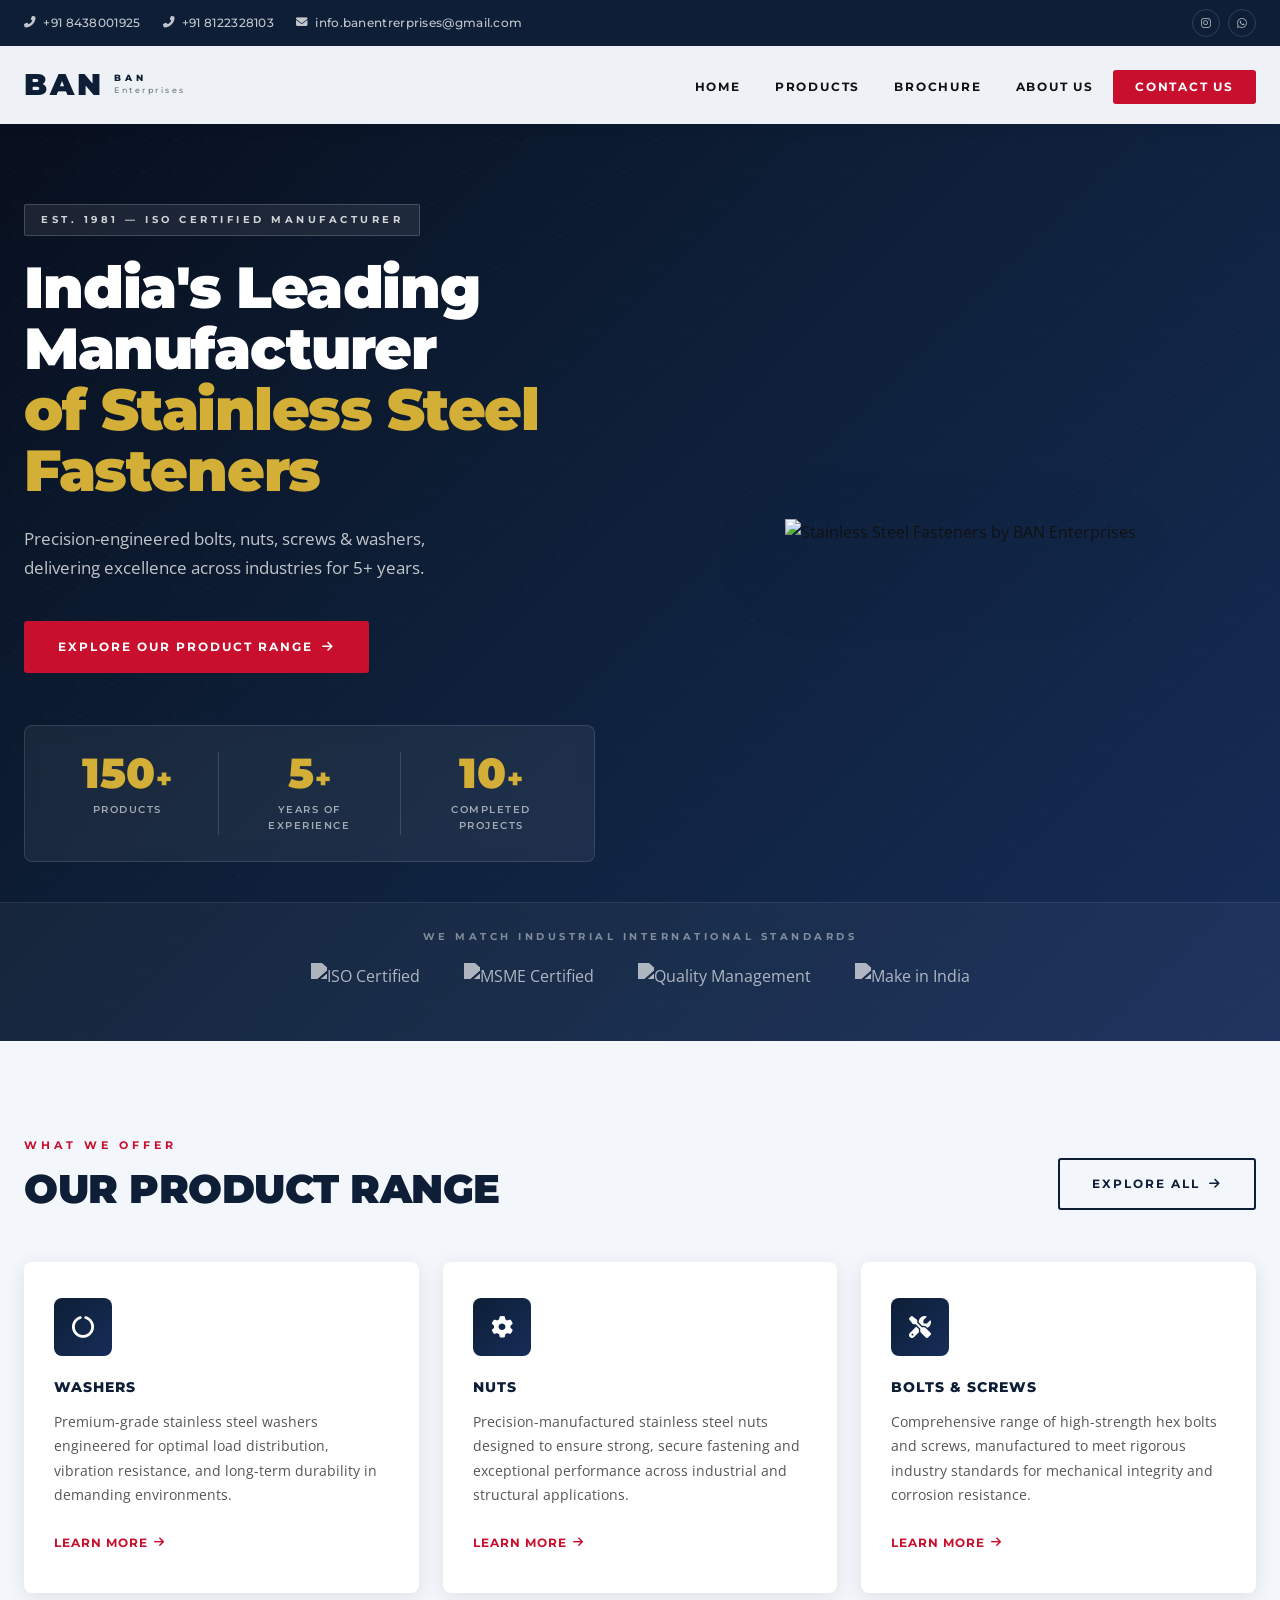
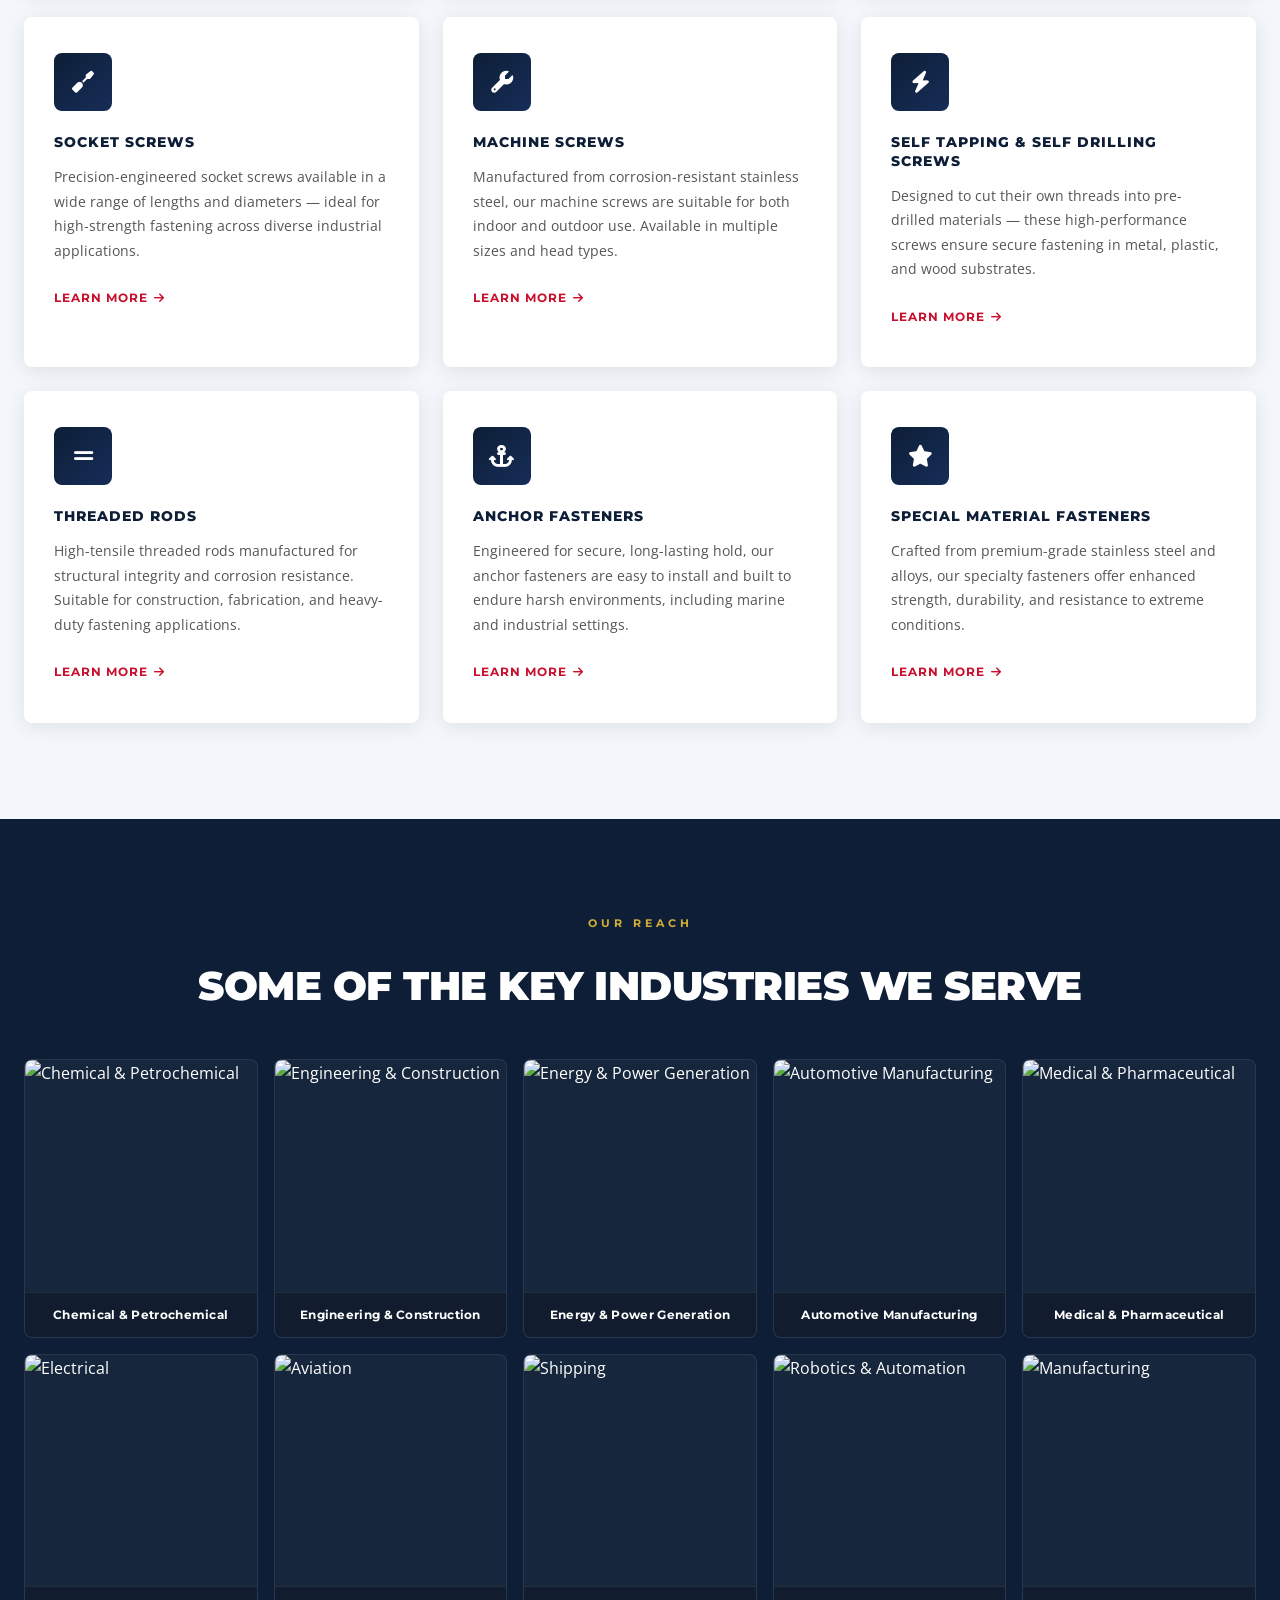
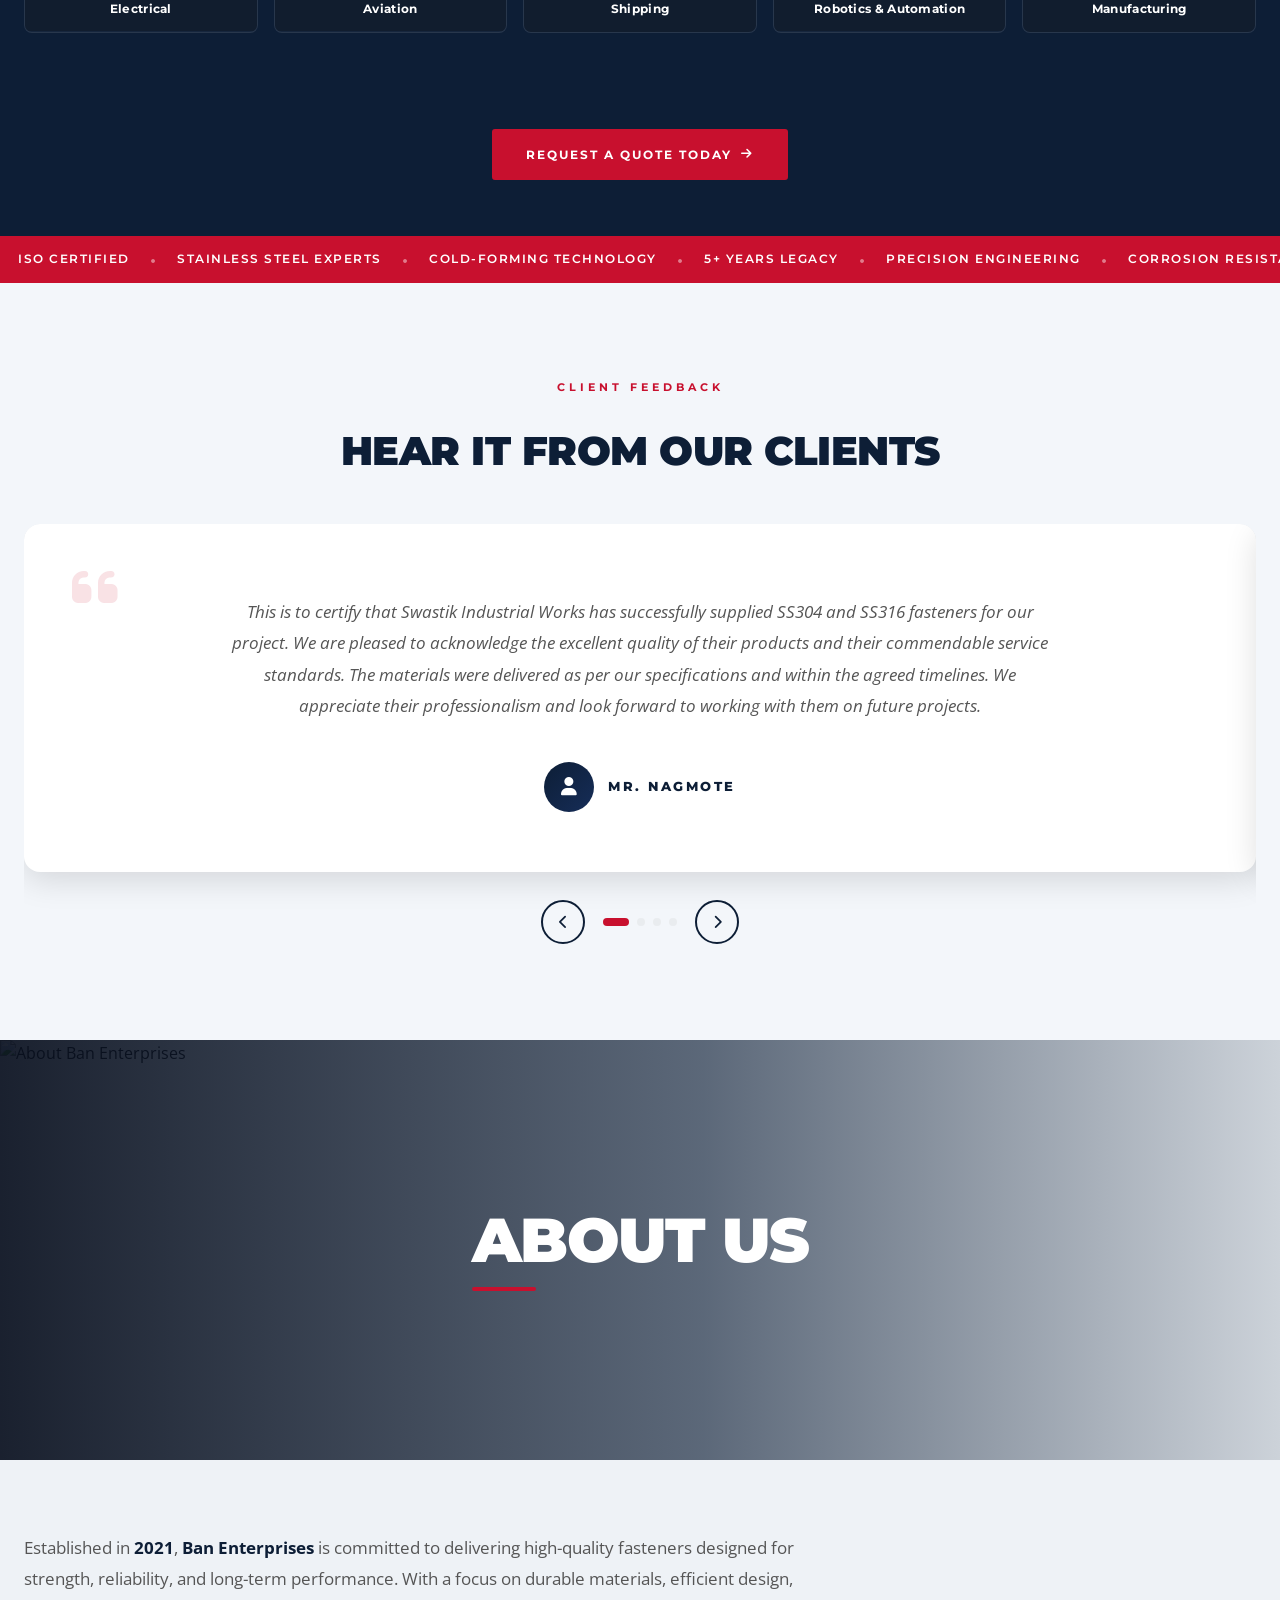
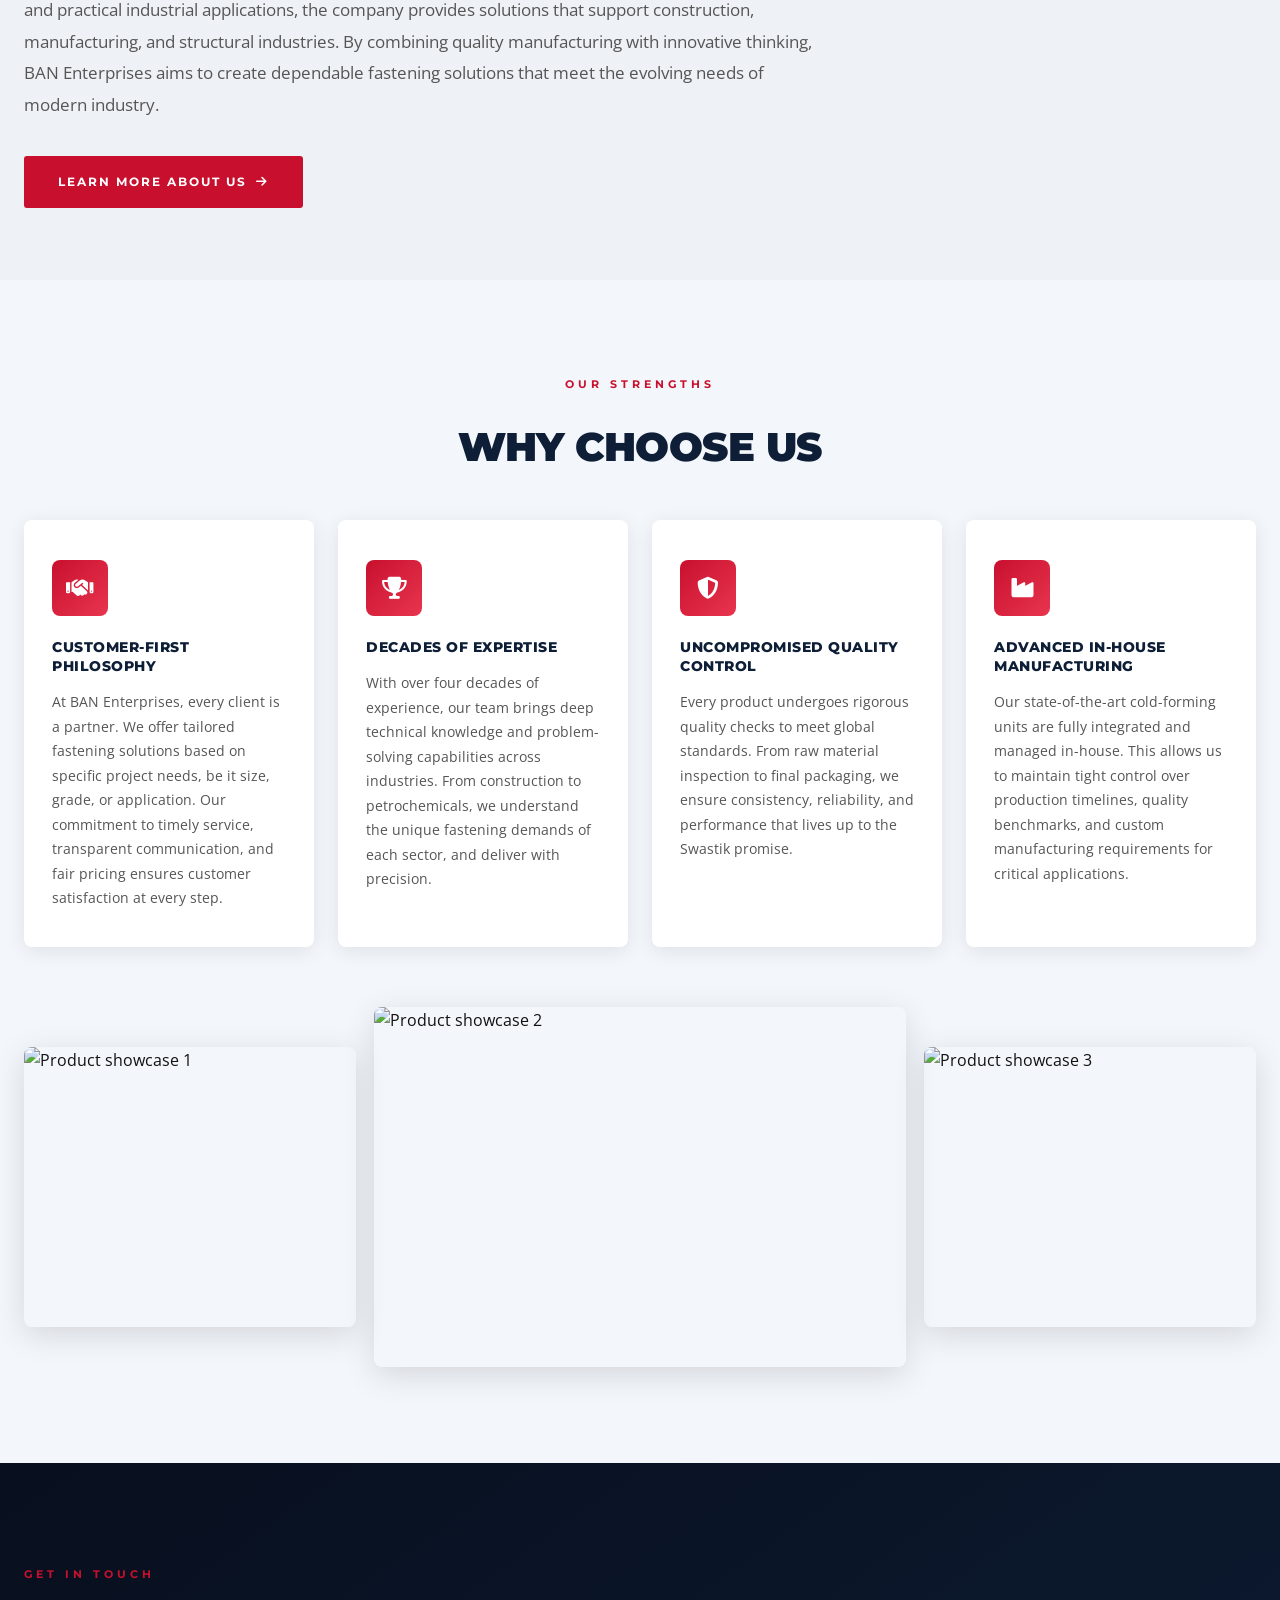
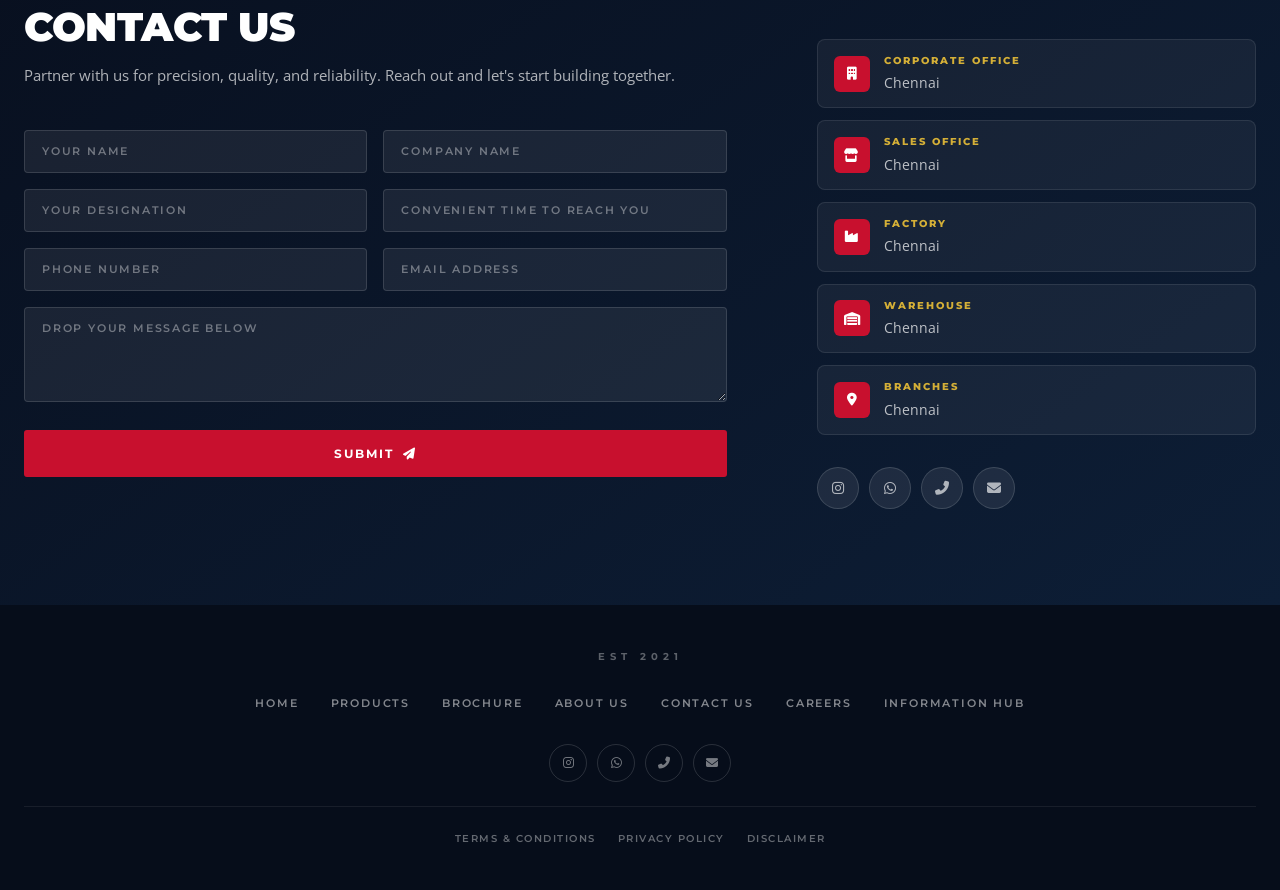
==== commit 777fc44c: "4th commit" ====
--- a/index.html
+++ b/index.html
@@ -23,8 +23,6 @@
                     <a href="info.banentrerprises@gmail.com"><i class="fas fa-envelope"></i> info.banentrerprises@gmail.com</a>
                 </div>
                 <div class="top-social">
-                    <a href="https://facebook.com/SIWIndia1/" target="_blank" rel="noopener" aria-label="Facebook"><i class="fab fa-facebook-f"></i></a>
-                    <a href="https://linkedin.com/company/siwindia/" target="_blank" rel="noopener" aria-label="LinkedIn"><i class="fab fa-linkedin-in"></i></a>
                     <a href="https://instagram.com/bane.nterprises/" target="_blank" rel="noopener" aria-label="Instagram"><i class="fab fa-instagram"></i></a>
                     <a href="https://wa.me/918438001925" target="_blank" rel="noopener" aria-label="WhatsApp"><i class="fab fa-whatsapp"></i></a>
                 </div>
@@ -56,8 +54,8 @@
                 </button>
                 <ul class="nav-links" id="navLinks">
                     <li><a href="#" class="nav-item active">HOME</a></li>
-                    <li><a href="https://siwindia.com/products/" class="nav-item">PRODUCTS</a></li>
-                    <li><a href="https://siwindia.com/brochure/" class="nav-item">BROCHURE</a></li>
+                    <li><a href="products.html" class="nav-item">PRODUCTS</a></li>
+                    <li><a href="#" class="nav-item">BROCHURE</a></li>
                     <li><a href="#about" class="nav-item">ABOUT US</a></li>
                     <li><a href="#contact" class="nav-item btn-nav">CONTACT US</a></li>
                 </ul>
@@ -77,7 +75,7 @@
                     </h1>
                     <p class="hero-desc">Precision-engineered bolts, nuts, screws &amp; washers, delivering excellence across industries for 5+ years.</p>
                     <div class="hero-cta">
-                        <a href="https://siwindia.com/products/" class="btn btn-primary">
+                        <a href="products.html" class="btn btn-primary">
                             EXPLORE OUR PRODUCT RANGE <i class="fas fa-arrow-right"></i>
                         </a>
                     </div>
@@ -124,62 +122,62 @@
                     <span class="section-label">WHAT WE OFFER</span>
                     <h2 class="section-title">OUR PRODUCT RANGE</h2>
                 </div>
-                <a href="https://siwindia.com/products/" class="btn btn-outline">EXPLORE ALL <i class="fas fa-arrow-right"></i></a>
+                <a href="products.html" class="btn btn-outline">EXPLORE ALL <i class="fas fa-arrow-right"></i></a>
             </div>
             <div class="products-grid">
                 <div class="product-card reveal">
                     <div class="product-icon"><i class="fas fa-circle-notch"></i></div>
                     <h3 class="product-title">WASHERS</h3>
                     <p class="product-desc">Premium-grade stainless steel washers engineered for optimal load distribution, vibration resistance, and long-term durability in demanding environments.</p>
-                    <a href="https://siwindia.com/products/" class="product-link">Learn More <i class="fas fa-arrow-right"></i></a>
+                    <a href="products.html" class="product-link">Learn More <i class="fas fa-arrow-right"></i></a>
                 </div>
                 <div class="product-card reveal">
                     <div class="product-icon"><i class="fas fa-cog"></i></div>
                     <h3 class="product-title">NUTS</h3>
                     <p class="product-desc">Precision-manufactured stainless steel nuts designed to ensure strong, secure fastening and exceptional performance across industrial and structural applications.</p>
-                    <a href="https://siwindia.com/products/" class="product-link">Learn More <i class="fas fa-arrow-right"></i></a>
+                    <a href="products.html" class="product-link">Learn More <i class="fas fa-arrow-right"></i></a>
                 </div>
                 <div class="product-card reveal">
                     <div class="product-icon"><i class="fas fa-tools"></i></div>
                     <h3 class="product-title">BOLTS &amp; SCREWS</h3>
                     <p class="product-desc">Comprehensive range of high-strength hex bolts and screws, manufactured to meet rigorous industry standards for mechanical integrity and corrosion resistance.</p>
-                    <a href="https://siwindia.com/products/" class="product-link">Learn More <i class="fas fa-arrow-right"></i></a>
+                    <a href="products.html" class="product-link">Learn More <i class="fas fa-arrow-right"></i></a>
                 </div>
                 <div class="product-card reveal">
                     <div class="product-icon"><i class="fas fa-screwdriver"></i></div>
                     <h3 class="product-title">SOCKET SCREWS</h3>
                     <p class="product-desc">Precision-engineered socket screws available in a wide range of lengths and diameters — ideal for high-strength fastening across diverse industrial applications.</p>
-                    <a href="https://siwindia.com/products/" class="product-link">Learn More <i class="fas fa-arrow-right"></i></a>
+                    <a href="products.html" class="product-link">Learn More <i class="fas fa-arrow-right"></i></a>
                 </div>
                 <div class="product-card reveal">
                     <div class="product-icon"><i class="fas fa-wrench"></i></div>
                     <h3 class="product-title">MACHINE SCREWS</h3>
                     <p class="product-desc">Manufactured from corrosion-resistant stainless steel, our machine screws are suitable for both indoor and outdoor use. Available in multiple sizes and head types.</p>
-                    <a href="https://siwindia.com/products/" class="product-link">Learn More <i class="fas fa-arrow-right"></i></a>
+                    <a href="products.html" class="product-link">Learn More <i class="fas fa-arrow-right"></i></a>
                 </div>
                 <div class="product-card reveal">
                     <div class="product-icon"><i class="fas fa-bolt"></i></div>
                     <h3 class="product-title">SELF TAPPING &amp; SELF DRILLING SCREWS</h3>
                     <p class="product-desc">Designed to cut their own threads into pre-drilled materials — these high-performance screws ensure secure fastening in metal, plastic, and wood substrates.</p>
-                    <a href="https://siwindia.com/products/" class="product-link">Learn More <i class="fas fa-arrow-right"></i></a>
+                    <a href="products.html" class="product-link">Learn More <i class="fas fa-arrow-right"></i></a>
                 </div>
                 <div class="product-card reveal">
                     <div class="product-icon"><i class="fas fa-grip-lines"></i></div>
                     <h3 class="product-title">THREADED RODS</h3>
                     <p class="product-desc">High-tensile threaded rods manufactured for structural integrity and corrosion resistance. Suitable for construction, fabrication, and heavy-duty fastening applications.</p>
-                    <a href="https://siwindia.com/products/" class="product-link">Learn More <i class="fas fa-arrow-right"></i></a>
+                    <a href="products.html" class="product-link">Learn More <i class="fas fa-arrow-right"></i></a>
                 </div>
                 <div class="product-card reveal">
                     <div class="product-icon"><i class="fas fa-anchor"></i></div>
                     <h3 class="product-title">ANCHOR FASTENERS</h3>
                     <p class="product-desc">Engineered for secure, long-lasting hold, our anchor fasteners are easy to install and built to endure harsh environments, including marine and industrial settings.</p>
-                    <a href="https://siwindia.com/products/" class="product-link">Learn More <i class="fas fa-arrow-right"></i></a>
+                    <a href="products.html" class="product-link">Learn More <i class="fas fa-arrow-right"></i></a>
                 </div>
                 <div class="product-card reveal">
                     <div class="product-icon"><i class="fas fa-star"></i></div>
                     <h3 class="product-title">SPECIAL MATERIAL FASTENERS</h3>
                     <p class="product-desc">Crafted from premium-grade stainless steel and alloys, our specialty fasteners offer enhanced strength, durability, and resistance to extreme conditions.</p>
-                    <a href="https://siwindia.com/products/" class="product-link">Learn More <i class="fas fa-arrow-right"></i></a>
+                    <a href="products.html" class="product-link">Learn More <i class="fas fa-arrow-right"></i></a>
                 </div>
             </div>
         </div>
@@ -466,45 +464,43 @@
                             <i class="fas fa-building"></i>
                             <div>
                                 <strong>CORPORATE OFFICE</strong>
-                                <span>Mumbai</span>
+                                <span>Chennai</span>
                             </div>
                         </div>
                         <div class="office-item">
                             <i class="fas fa-store"></i>
                             <div>
                                 <strong>SALES OFFICE</strong>
-                                <span>Mumbai</span>
+                                <span>Chennai</span>
                             </div>
                         </div>
                         <div class="office-item">
                             <i class="fas fa-industry"></i>
                             <div>
                                 <strong>FACTORY</strong>
-                                <span>Gujarat</span>
+                                <span>Chennai</span>
                             </div>
                         </div>
                         <div class="office-item">
                             <i class="fas fa-warehouse"></i>
                             <div>
                                 <strong>WAREHOUSE</strong>
-                                <span>Vasai</span>
+                                <span>Chennai</span>
                             </div>
                         </div>
                         <div class="office-item">
                             <i class="fas fa-map-marker-alt"></i>
                             <div>
                                 <strong>BRANCHES</strong>
-                                <span>Chennai &amp; Vapi</span>
+                                <span>Chennai</span>
                             </div>
                         </div>
                     </div>
                     <div class="contact-social">
-                        <a href="https://facebook.com/SIWIndia1/" target="_blank" rel="noopener" aria-label="Facebook"><i class="fab fa-facebook-f"></i></a>
-                        <a href="https://linkedin.com/company/siwindia/" target="_blank" rel="noopener" aria-label="LinkedIn"><i class="fab fa-linkedin-in"></i></a>
                         <a href="https://instagram.com/siw_india/" target="_blank" rel="noopener" aria-label="Instagram"><i class="fab fa-instagram"></i></a>
                         <a href="https://wa.me/919833884795" target="_blank" rel="noopener" aria-label="WhatsApp"><i class="fab fa-whatsapp"></i></a>
                         <a href="tel:+9102240464146" aria-label="Phone"><i class="fas fa-phone-alt"></i></a>
-                        <a href="mailto:siwindia@gmail.com" aria-label="Email"><i class="fas fa-envelope"></i></a>
+                        <a href="mailto:info.banenterprises@gamil.com" aria-label="Email"><i class="fas fa-envelope"></i></a>
                     </div>
                 </div>
             </div>
@@ -521,20 +517,18 @@
                 </div>
                 <nav class="footer-nav" aria-label="Footer navigation">
                     <a href="#">HOME</a>
-                    <a href="https://siwindia.com/products/">PRODUCTS</a>
-                    <a href="https://siwindia.com/brochure/">BROCHURE</a>
+                    <a href="products.html">PRODUCTS</a>
+                    <a href="#">BROCHURE</a>
                     <a href="#about">ABOUT US</a>
                     <a href="#contact">CONTACT US</a>
-                    <a href="mailto:siwindia@gmail.com">CAREERS</a>
+                    <a href="mailto:info.banenterprises@gamil.com">CAREERS</a>
                     <a href="https://siwindia.com/blog/">INFORMATION HUB</a>
                 </nav>
                 <div class="footer-social">
-                    <a href="https://facebook.com/SIWIndia1/" target="_blank" rel="noopener" aria-label="Facebook"><i class="fab fa-facebook-f"></i></a>
-                    <a href="https://linkedin.com/company/siwindia/" target="_blank" rel="noopener" aria-label="LinkedIn"><i class="fab fa-linkedin-in"></i></a>
                     <a href="https://instagram.com/siw_india/" target="_blank" rel="noopener" aria-label="Instagram"><i class="fab fa-instagram"></i></a>
                     <a href="https://wa.me/919833884795" target="_blank" rel="noopener" aria-label="WhatsApp"><i class="fab fa-whatsapp"></i></a>
                     <a href="tel:+9102240464146" aria-label="Phone"><i class="fas fa-phone-alt"></i></a>
-                    <a href="mailto:siwindia@gmail.com" aria-label="Email"><i class="fas fa-envelope"></i></a>
+                    <a href="mailto:info.banenterprises@gamil.com" aria-label="Email"><i class="fas fa-envelope"></i></a>
                 </div>
                 <div class="footer-divider"></div>
                 <div class="footer-legal">
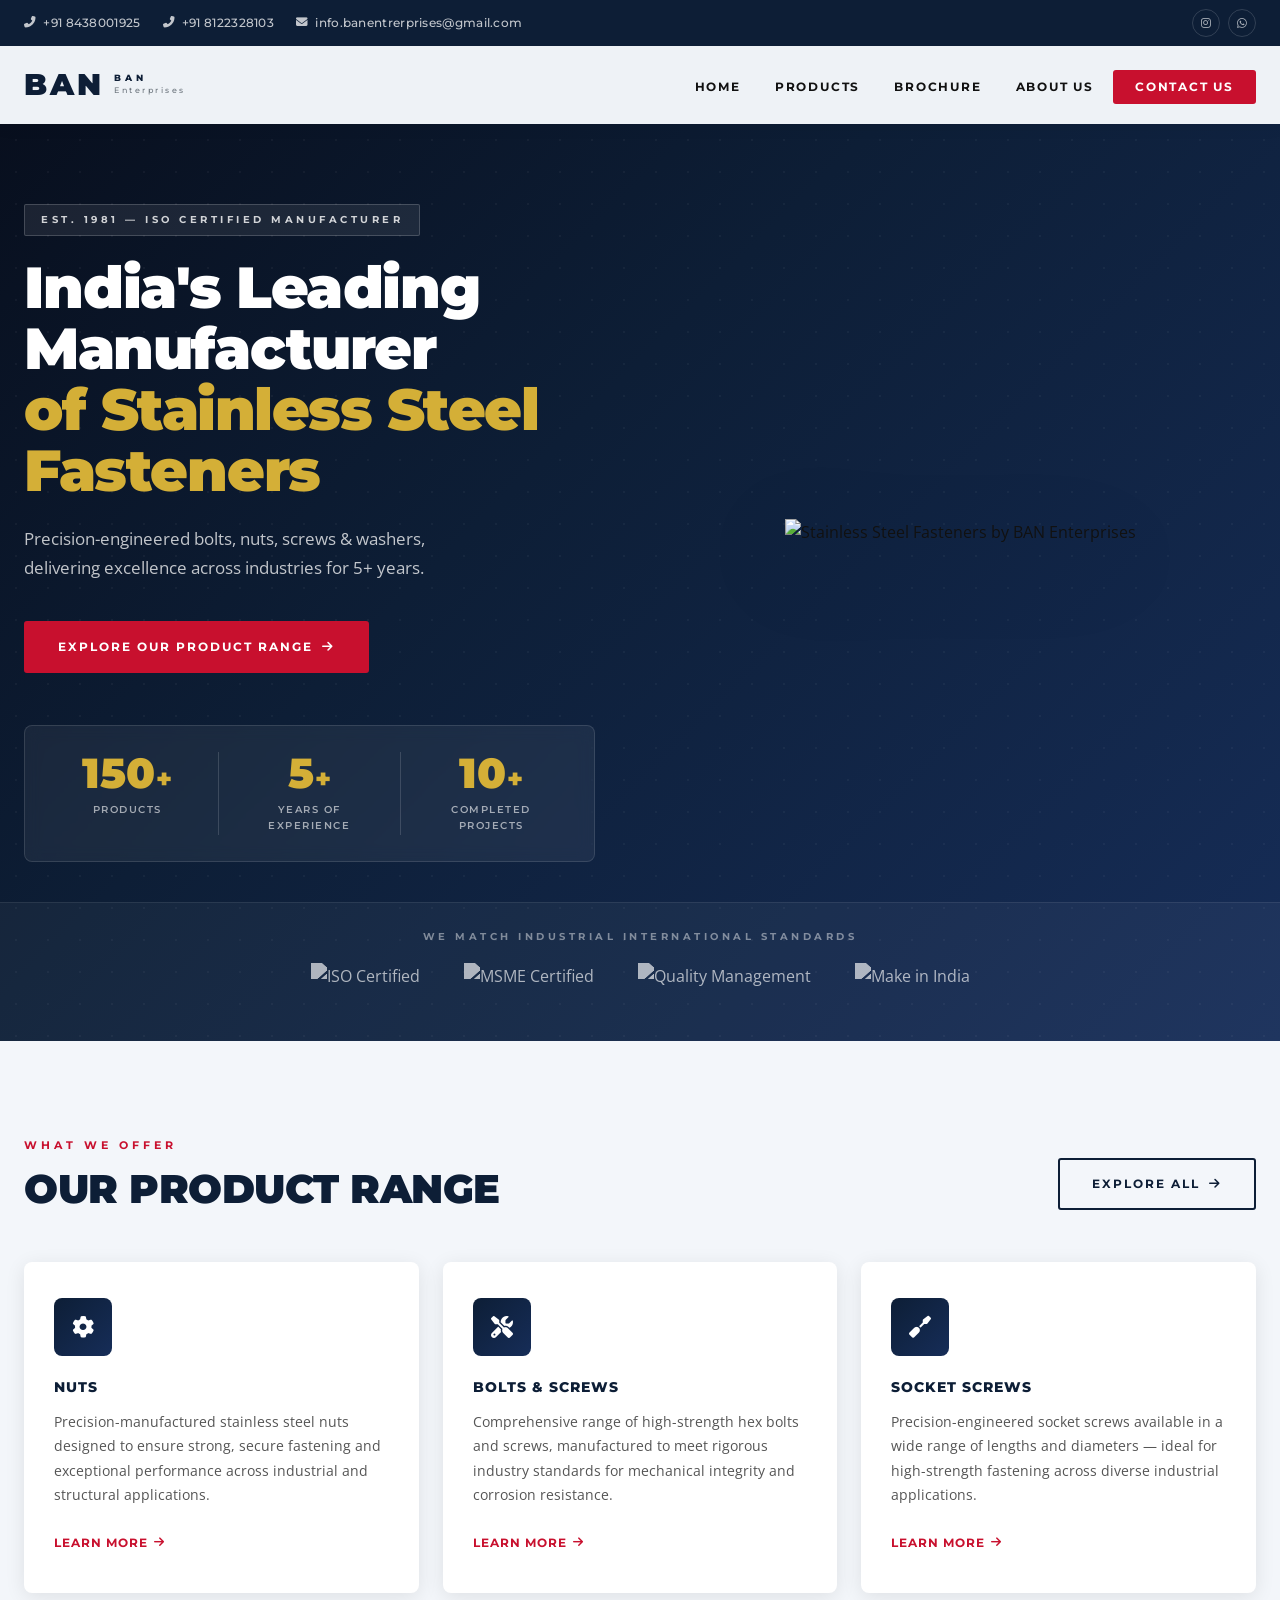
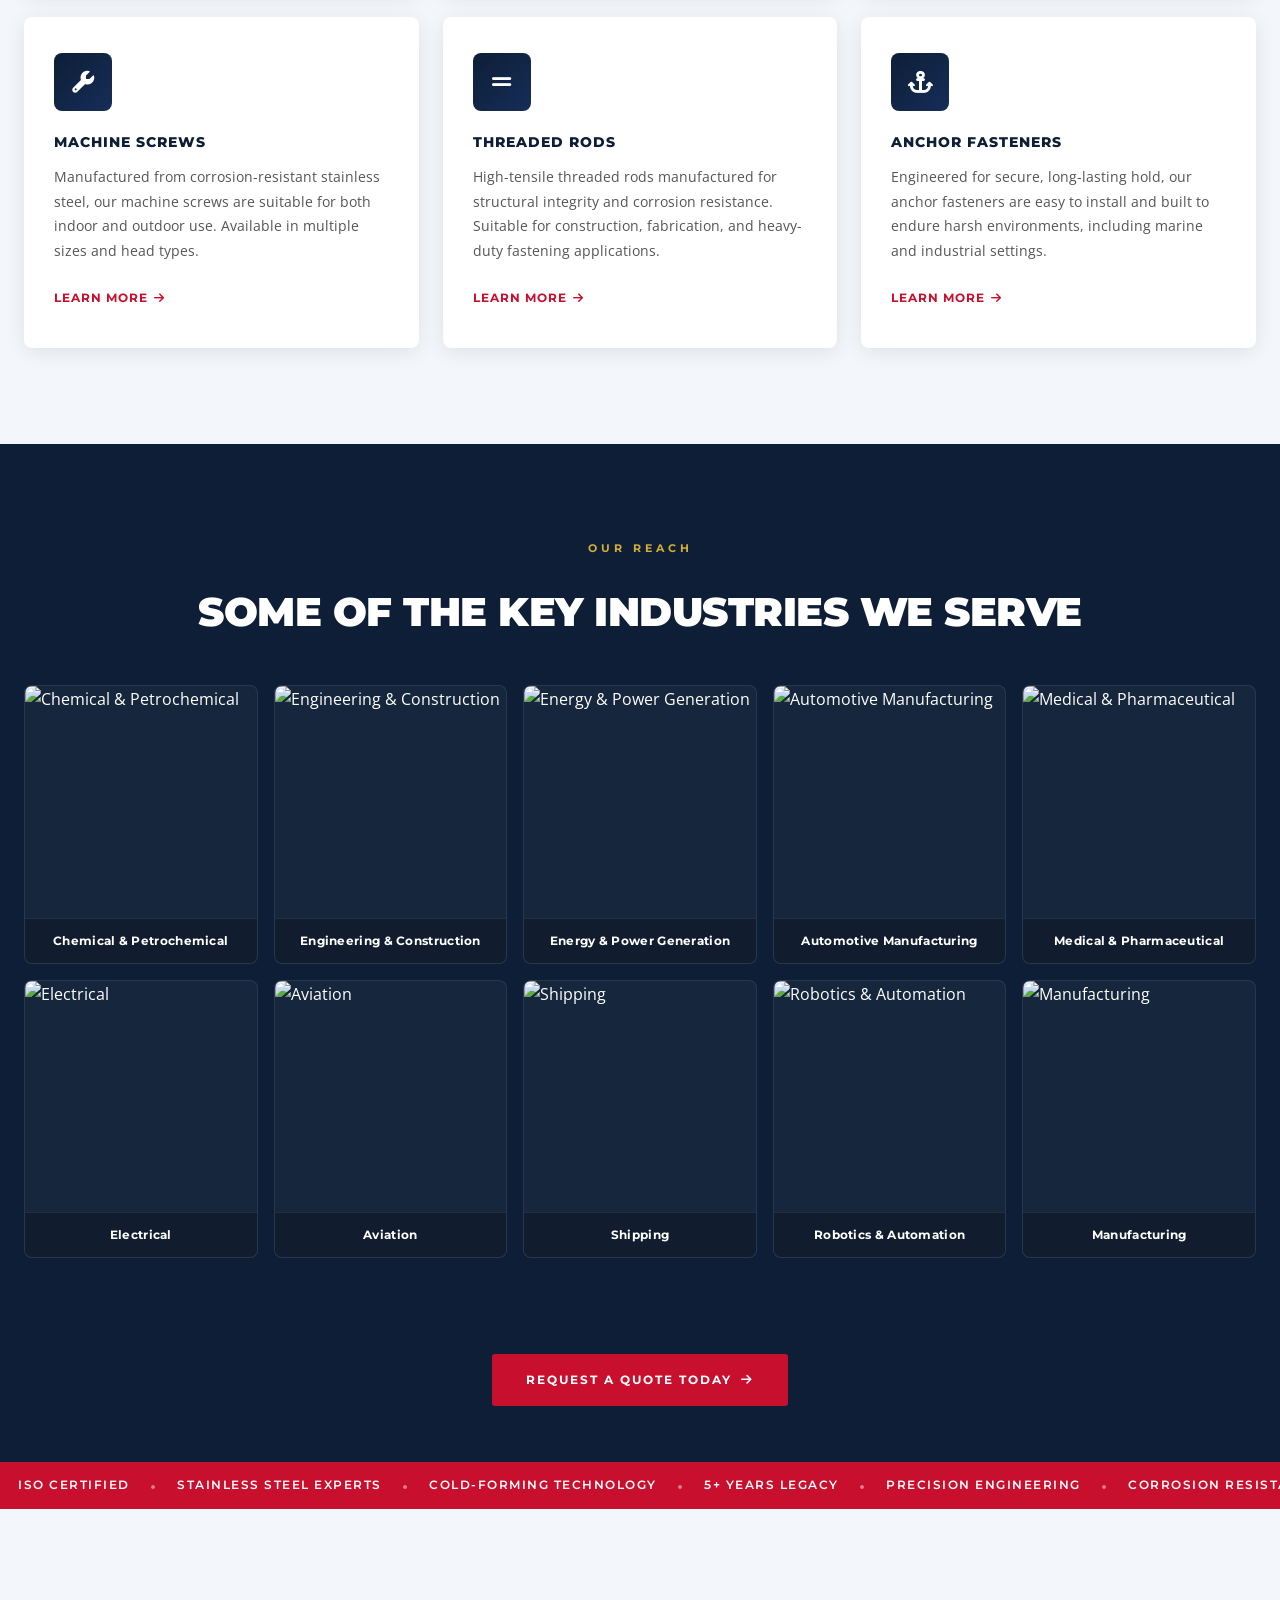
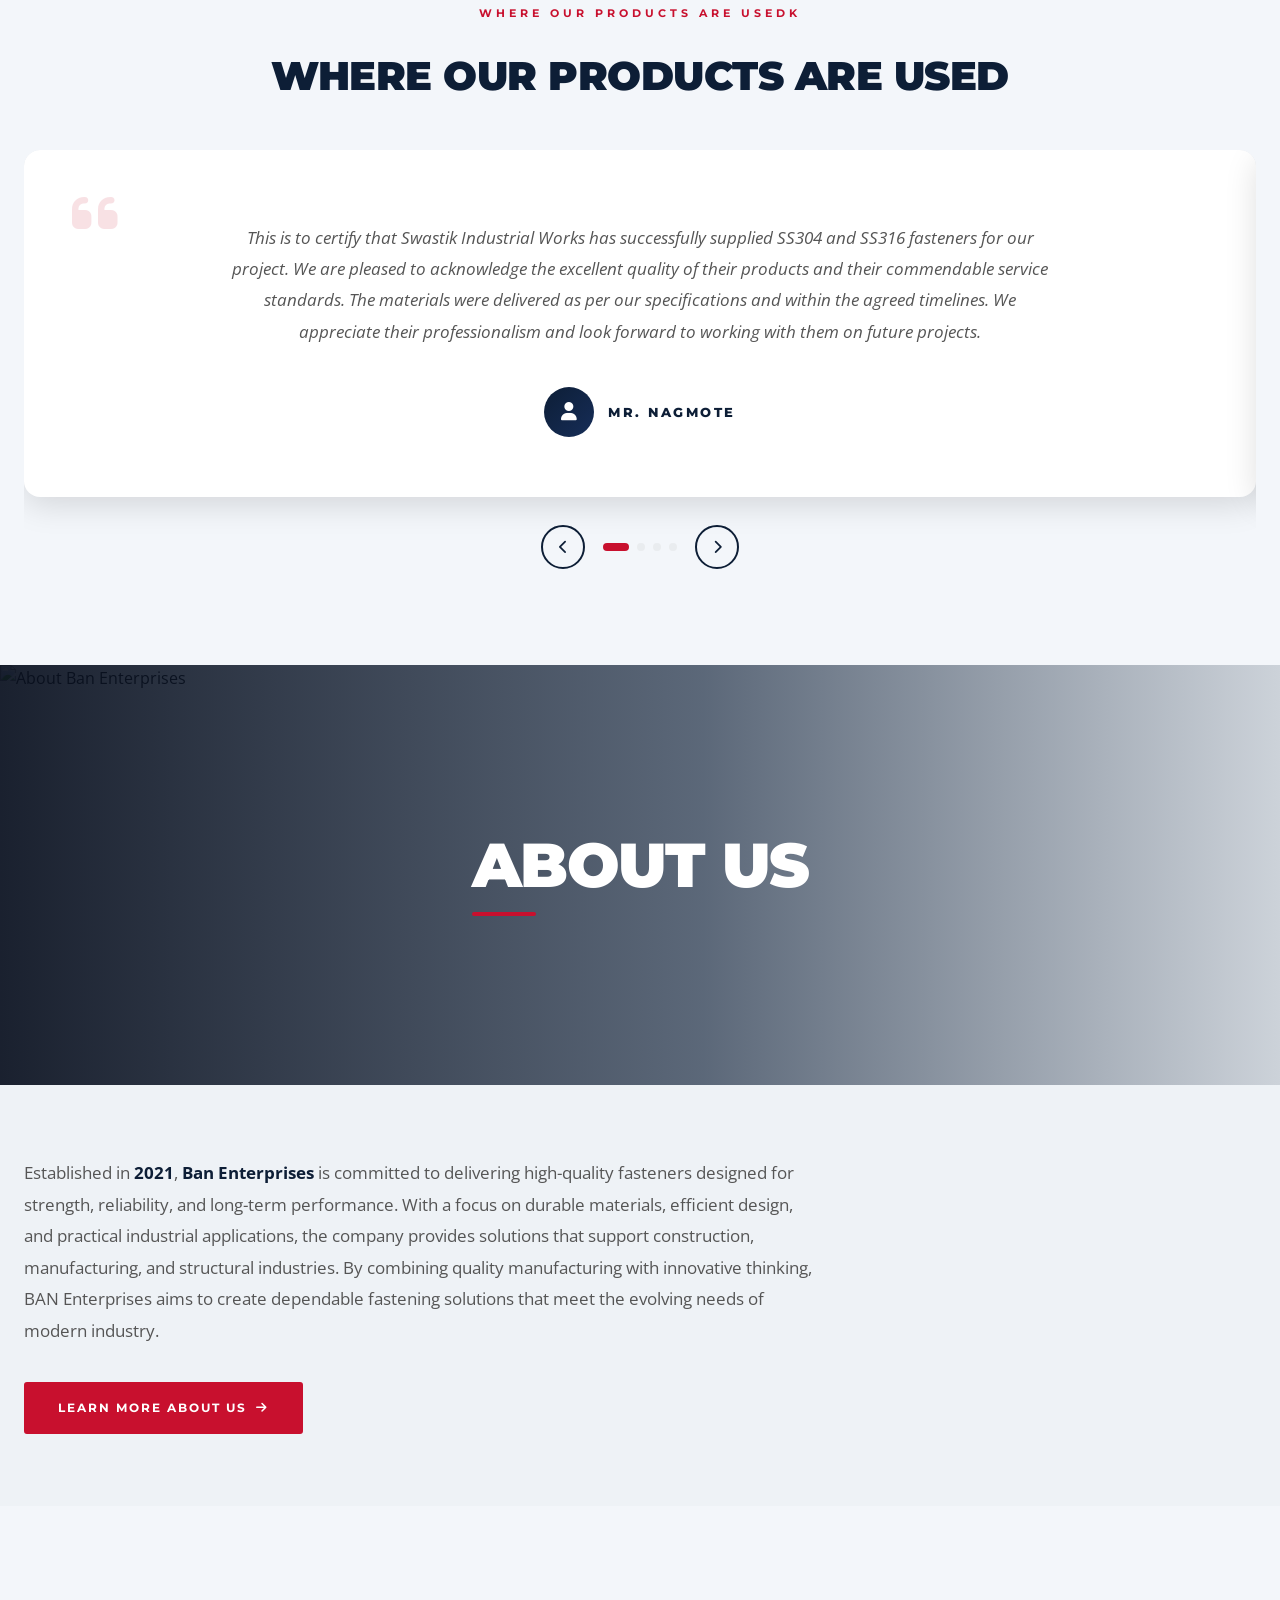
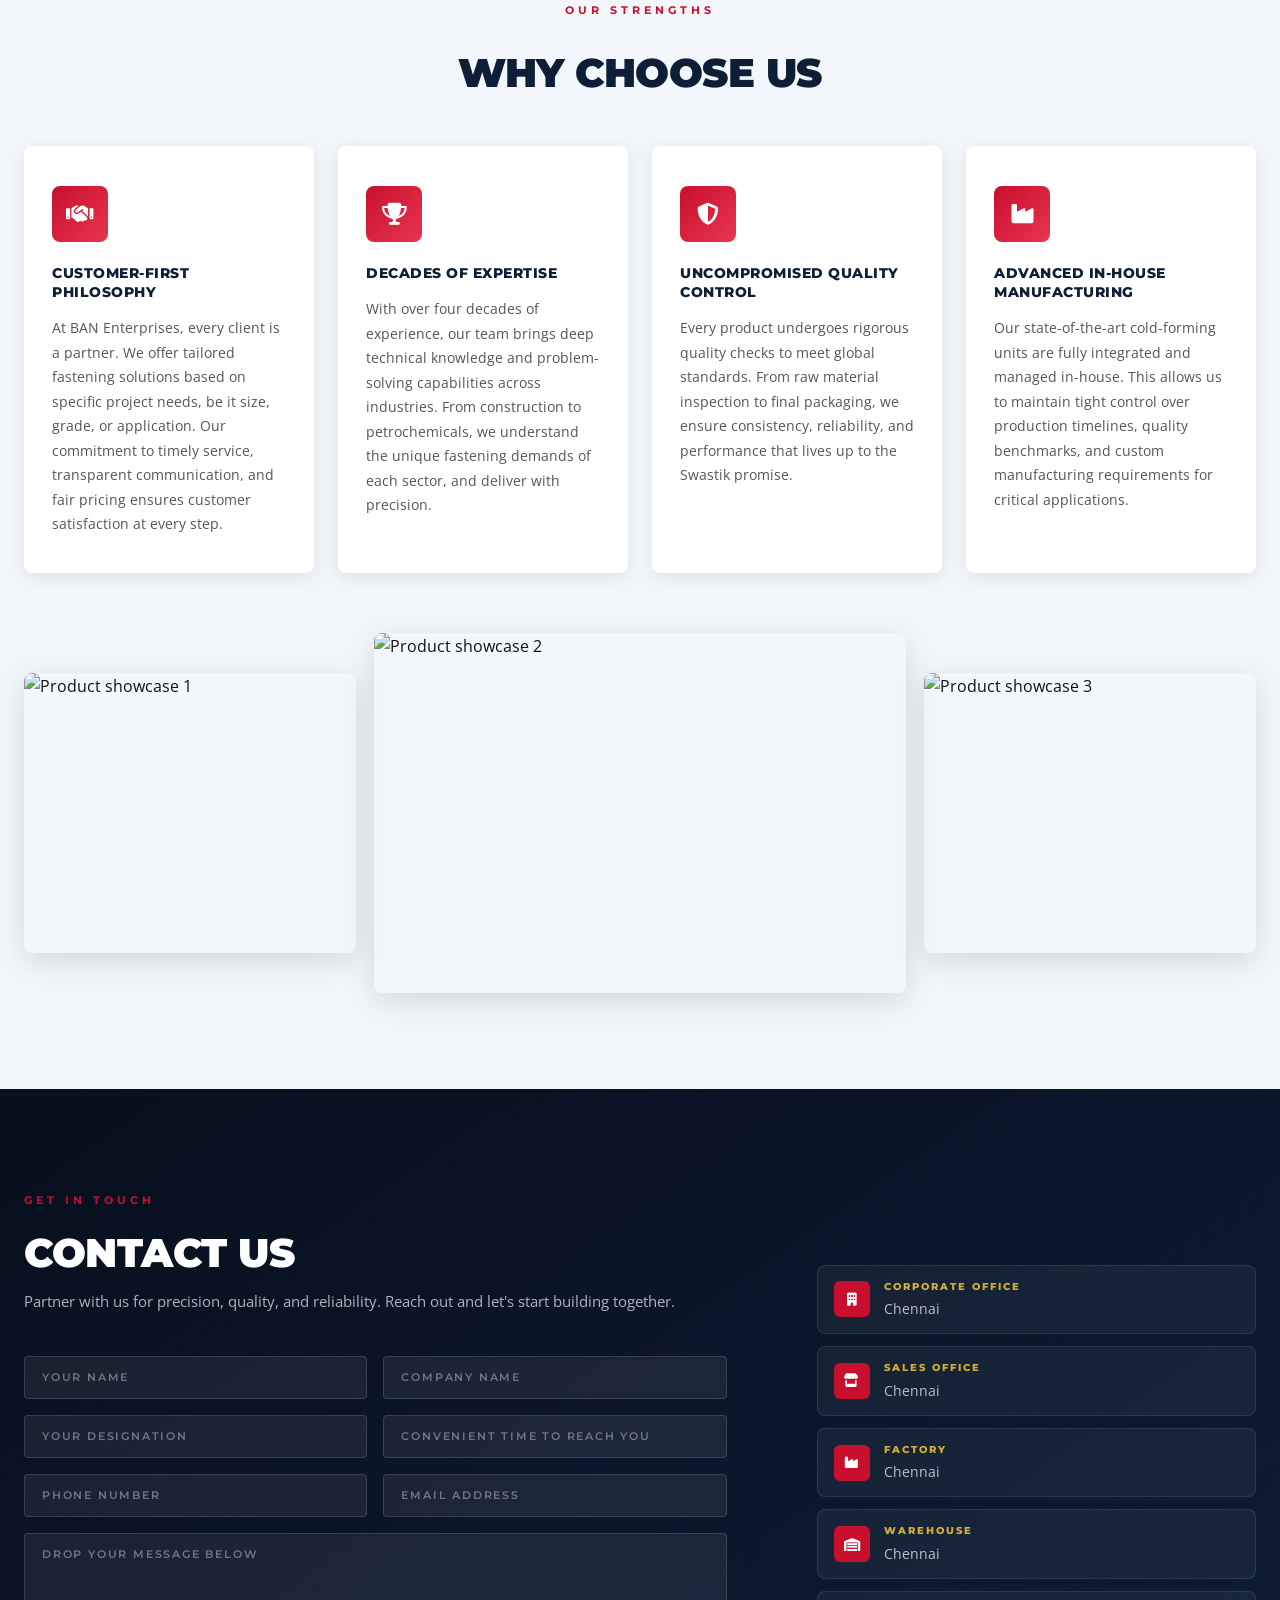
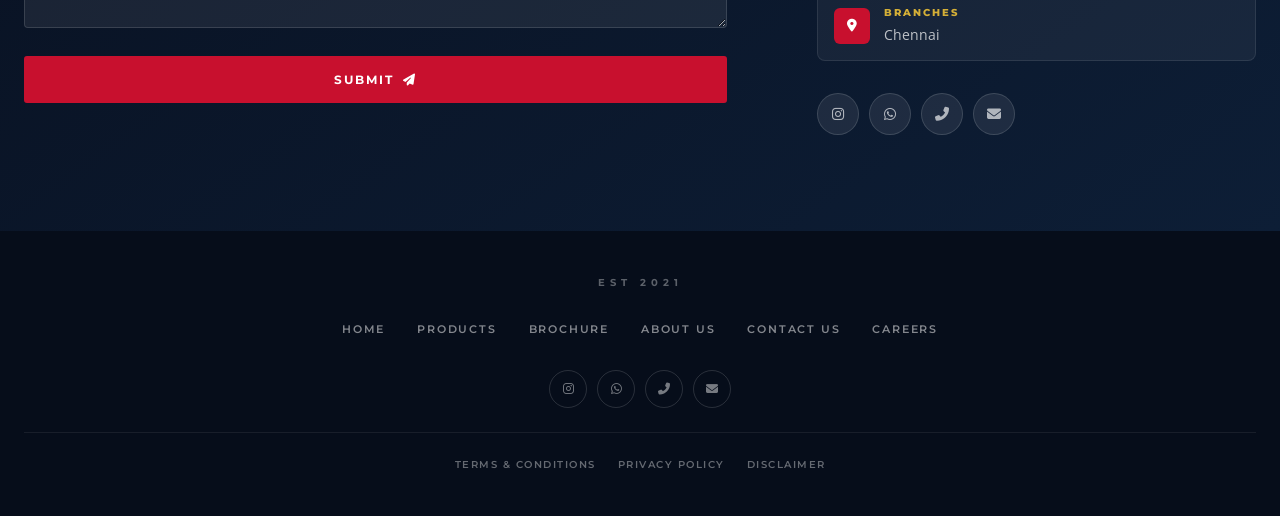
==== commit 475b1c00: "7th commit"" ====
--- a/index.html
+++ b/index.html
@@ -55,7 +55,7 @@
                 <ul class="nav-links" id="navLinks">
                     <li><a href="#" class="nav-item active">HOME</a></li>
                     <li><a href="products.html" class="nav-item">PRODUCTS</a></li>
-                    <li><a href="#" class="nav-item">BROCHURE</a></li>
+                    <li><a href="brochure.html" class="nav-item">BROCHURE</a></li>
                     <li><a href="#about" class="nav-item">ABOUT US</a></li>
                     <li><a href="#contact" class="nav-item btn-nav">CONTACT US</a></li>
                 </ul>
@@ -126,12 +126,6 @@
             </div>
             <div class="products-grid">
                 <div class="product-card reveal">
-                    <div class="product-icon"><i class="fas fa-circle-notch"></i></div>
-                    <h3 class="product-title">WASHERS</h3>
-                    <p class="product-desc">Premium-grade stainless steel washers engineered for optimal load distribution, vibration resistance, and long-term durability in demanding environments.</p>
-                    <a href="products.html" class="product-link">Learn More <i class="fas fa-arrow-right"></i></a>
-                </div>
-                <div class="product-card reveal">
                     <div class="product-icon"><i class="fas fa-cog"></i></div>
                     <h3 class="product-title">NUTS</h3>
                     <p class="product-desc">Precision-manufactured stainless steel nuts designed to ensure strong, secure fastening and exceptional performance across industrial and structural applications.</p>
@@ -156,12 +150,6 @@
                     <a href="products.html" class="product-link">Learn More <i class="fas fa-arrow-right"></i></a>
                 </div>
                 <div class="product-card reveal">
-                    <div class="product-icon"><i class="fas fa-bolt"></i></div>
-                    <h3 class="product-title">SELF TAPPING &amp; SELF DRILLING SCREWS</h3>
-                    <p class="product-desc">Designed to cut their own threads into pre-drilled materials — these high-performance screws ensure secure fastening in metal, plastic, and wood substrates.</p>
-                    <a href="products.html" class="product-link">Learn More <i class="fas fa-arrow-right"></i></a>
-                </div>
-                <div class="product-card reveal">
                     <div class="product-icon"><i class="fas fa-grip-lines"></i></div>
                     <h3 class="product-title">THREADED RODS</h3>
                     <p class="product-desc">High-tensile threaded rods manufactured for structural integrity and corrosion resistance. Suitable for construction, fabrication, and heavy-duty fastening applications.</p>
@@ -173,12 +161,6 @@
                     <p class="product-desc">Engineered for secure, long-lasting hold, our anchor fasteners are easy to install and built to endure harsh environments, including marine and industrial settings.</p>
                     <a href="products.html" class="product-link">Learn More <i class="fas fa-arrow-right"></i></a>
                 </div>
-                <div class="product-card reveal">
-                    <div class="product-icon"><i class="fas fa-star"></i></div>
-                    <h3 class="product-title">SPECIAL MATERIAL FASTENERS</h3>
-                    <p class="product-desc">Crafted from premium-grade stainless steel and alloys, our specialty fasteners offer enhanced strength, durability, and resistance to extreme conditions.</p>
-                    <a href="products.html" class="product-link">Learn More <i class="fas fa-arrow-right"></i></a>
-                </div>
             </div>
         </div>
     </section>
@@ -253,7 +235,7 @@
                 </div>
             </div>
             <div class="industries-cta">
-                <a href="https://siwindia.com/contact/" class="btn btn-primary">REQUEST A QUOTE TODAY <i class="fas fa-arrow-right"></i></a>
+                <a href="#contact" class="btn btn-primary">REQUEST A QUOTE TODAY <i class="fas fa-arrow-right"></i></a>
             </div>
         </div>
         <!-- Scrolling Marquee Ticker -->
@@ -299,12 +281,12 @@
         </div>
     </section>
 
-    <!-- ===== TESTIMONIALS SECTION ===== -->
+    <!-- ===== USECASE SECTION ===== -->
     <section class="section testimonials-section" id="testimonials">
         <div class="container">
             <div class="section-header centered">
-                <span class="section-label">CLIENT FEEDBACK</span>
-                <h2 class="section-title">HEAR IT FROM OUR CLIENTS</h2>
+                <span class="section-label">WHERE OUR PRODUCTS ARE USEDK</span>
+                <h2 class="section-title">WHERE OUR PRODUCTS ARE USED</h2>
             </div>
             <div class="testimonial-slider" id="testimonialSlider">
                 <div class="testimonial-track" id="testimonialTrack">
@@ -497,8 +479,8 @@
                         </div>
                     </div>
                     <div class="contact-social">
-                        <a href="https://instagram.com/siw_india/" target="_blank" rel="noopener" aria-label="Instagram"><i class="fab fa-instagram"></i></a>
-                        <a href="https://wa.me/919833884795" target="_blank" rel="noopener" aria-label="WhatsApp"><i class="fab fa-whatsapp"></i></a>
+                        <a href="https://instagram.com/bane.nterprises/" target="_blank" rel="noopener" aria-label="Instagram"><i class="fab fa-instagram"></i></a>
+                        <a href="https://wa.me/918438001925" target="_blank" rel="noopener" aria-label="WhatsApp"><i class="fab fa-whatsapp"></i></a>
                         <a href="tel:+9102240464146" aria-label="Phone"><i class="fas fa-phone-alt"></i></a>
                         <a href="mailto:info.banenterprises@gamil.com" aria-label="Email"><i class="fas fa-envelope"></i></a>
                     </div>
@@ -518,23 +500,22 @@
                 <nav class="footer-nav" aria-label="Footer navigation">
                     <a href="#">HOME</a>
                     <a href="products.html">PRODUCTS</a>
-                    <a href="#">BROCHURE</a>
+                    <a href="brochure.html">BROCHURE</a>
                     <a href="#about">ABOUT US</a>
                     <a href="#contact">CONTACT US</a>
                     <a href="mailto:info.banenterprises@gamil.com">CAREERS</a>
-                    <a href="https://siwindia.com/blog/">INFORMATION HUB</a>
                 </nav>
                 <div class="footer-social">
-                    <a href="https://instagram.com/siw_india/" target="_blank" rel="noopener" aria-label="Instagram"><i class="fab fa-instagram"></i></a>
-                    <a href="https://wa.me/919833884795" target="_blank" rel="noopener" aria-label="WhatsApp"><i class="fab fa-whatsapp"></i></a>
+                    <a href="https://instagram.com/bane.nterprises/" target="_blank" rel="noopener" aria-label="Instagram"><i class="fab fa-instagram"></i></a>
+                    <a href="https://wa.me/918438001925" target="_blank" rel="noopener" aria-label="WhatsApp"><i class="fab fa-whatsapp"></i></a>
                     <a href="tel:+9102240464146" aria-label="Phone"><i class="fas fa-phone-alt"></i></a>
                     <a href="mailto:info.banenterprises@gamil.com" aria-label="Email"><i class="fas fa-envelope"></i></a>
                 </div>
                 <div class="footer-divider"></div>
                 <div class="footer-legal">
-                    <a href="https://siwindia.com/terms-conditions/">TERMS &amp; CONDITIONS</a>
-                    <a href="https://siwindia.com/privacy-policy/">PRIVACY POLICY</a>
-                    <a href="https://siwindia.com/disclaimer/">DISCLAIMER</a>
+                    <a href="">TERMS &amp; CONDITIONS</a>
+                    <a href="">PRIVACY POLICY</a>
+                    <a href="">DISCLAIMER</a>
                 </div>
             </div>
         </div>
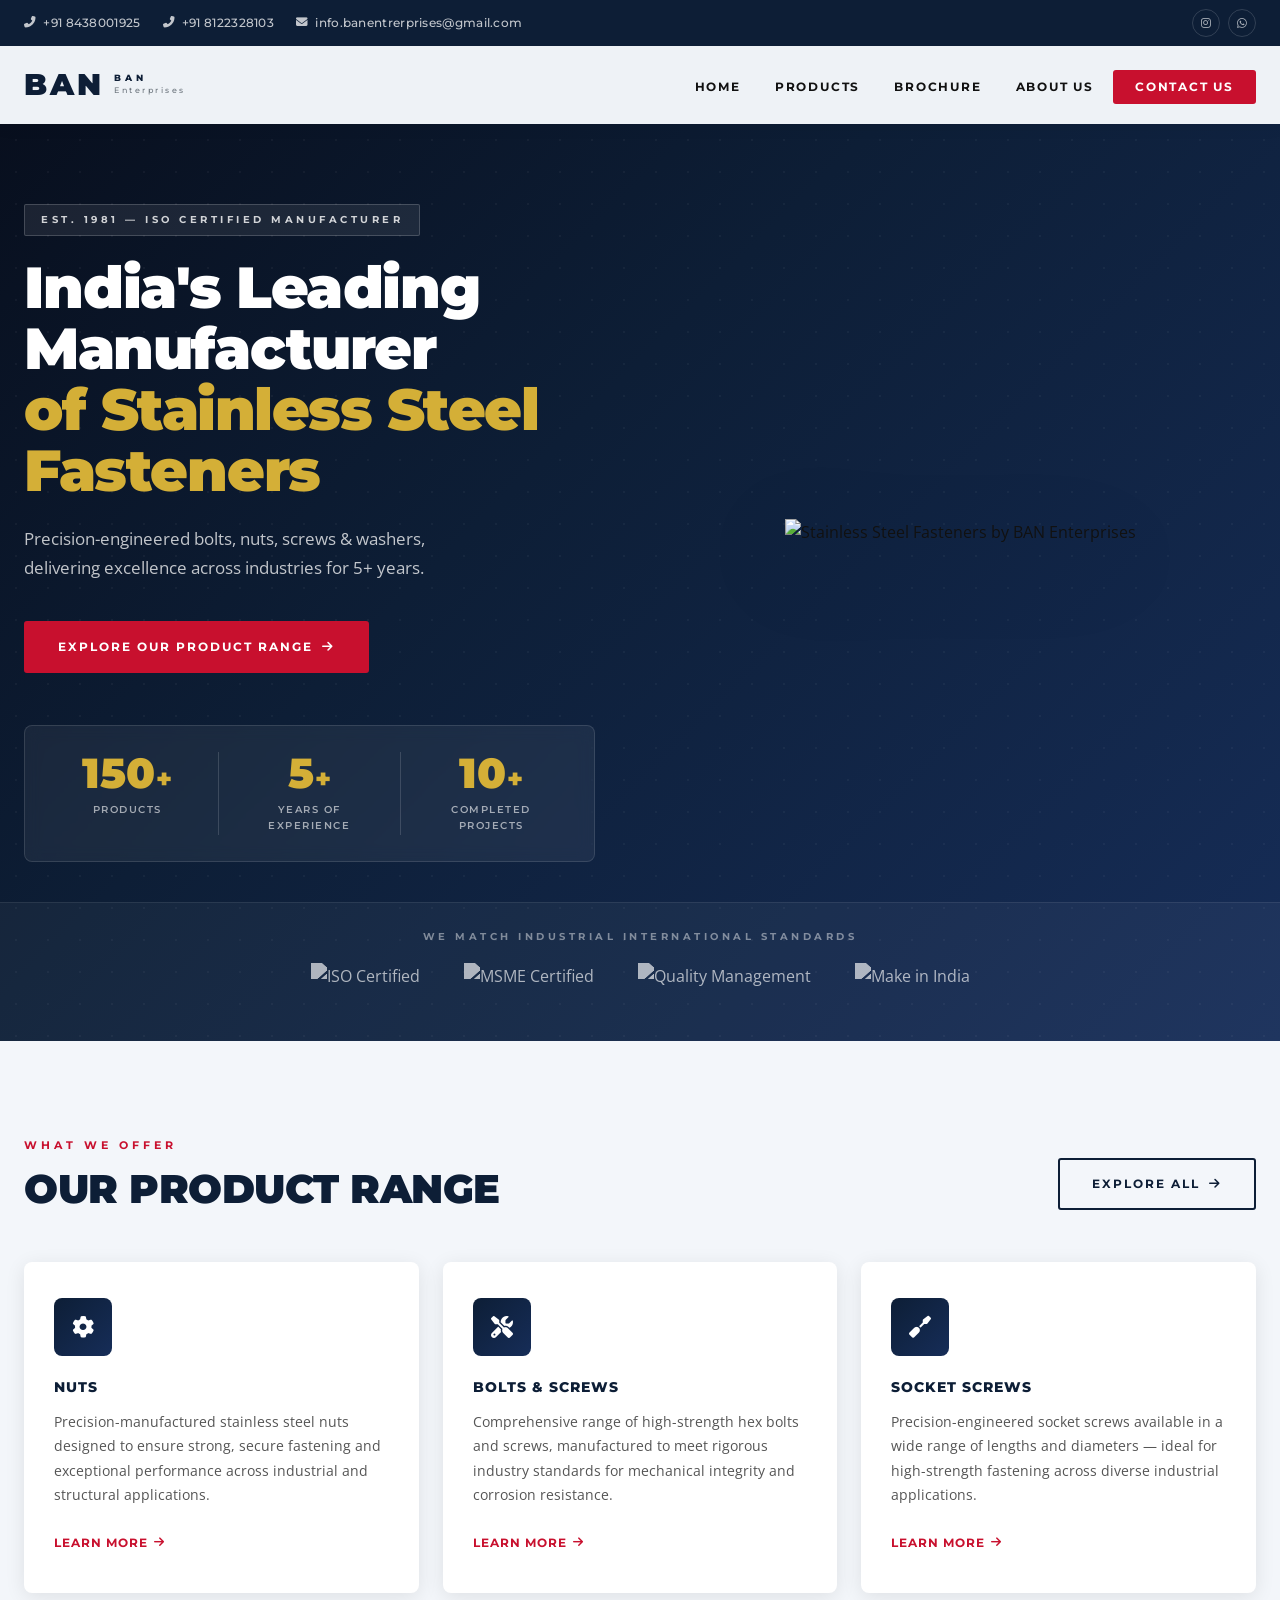
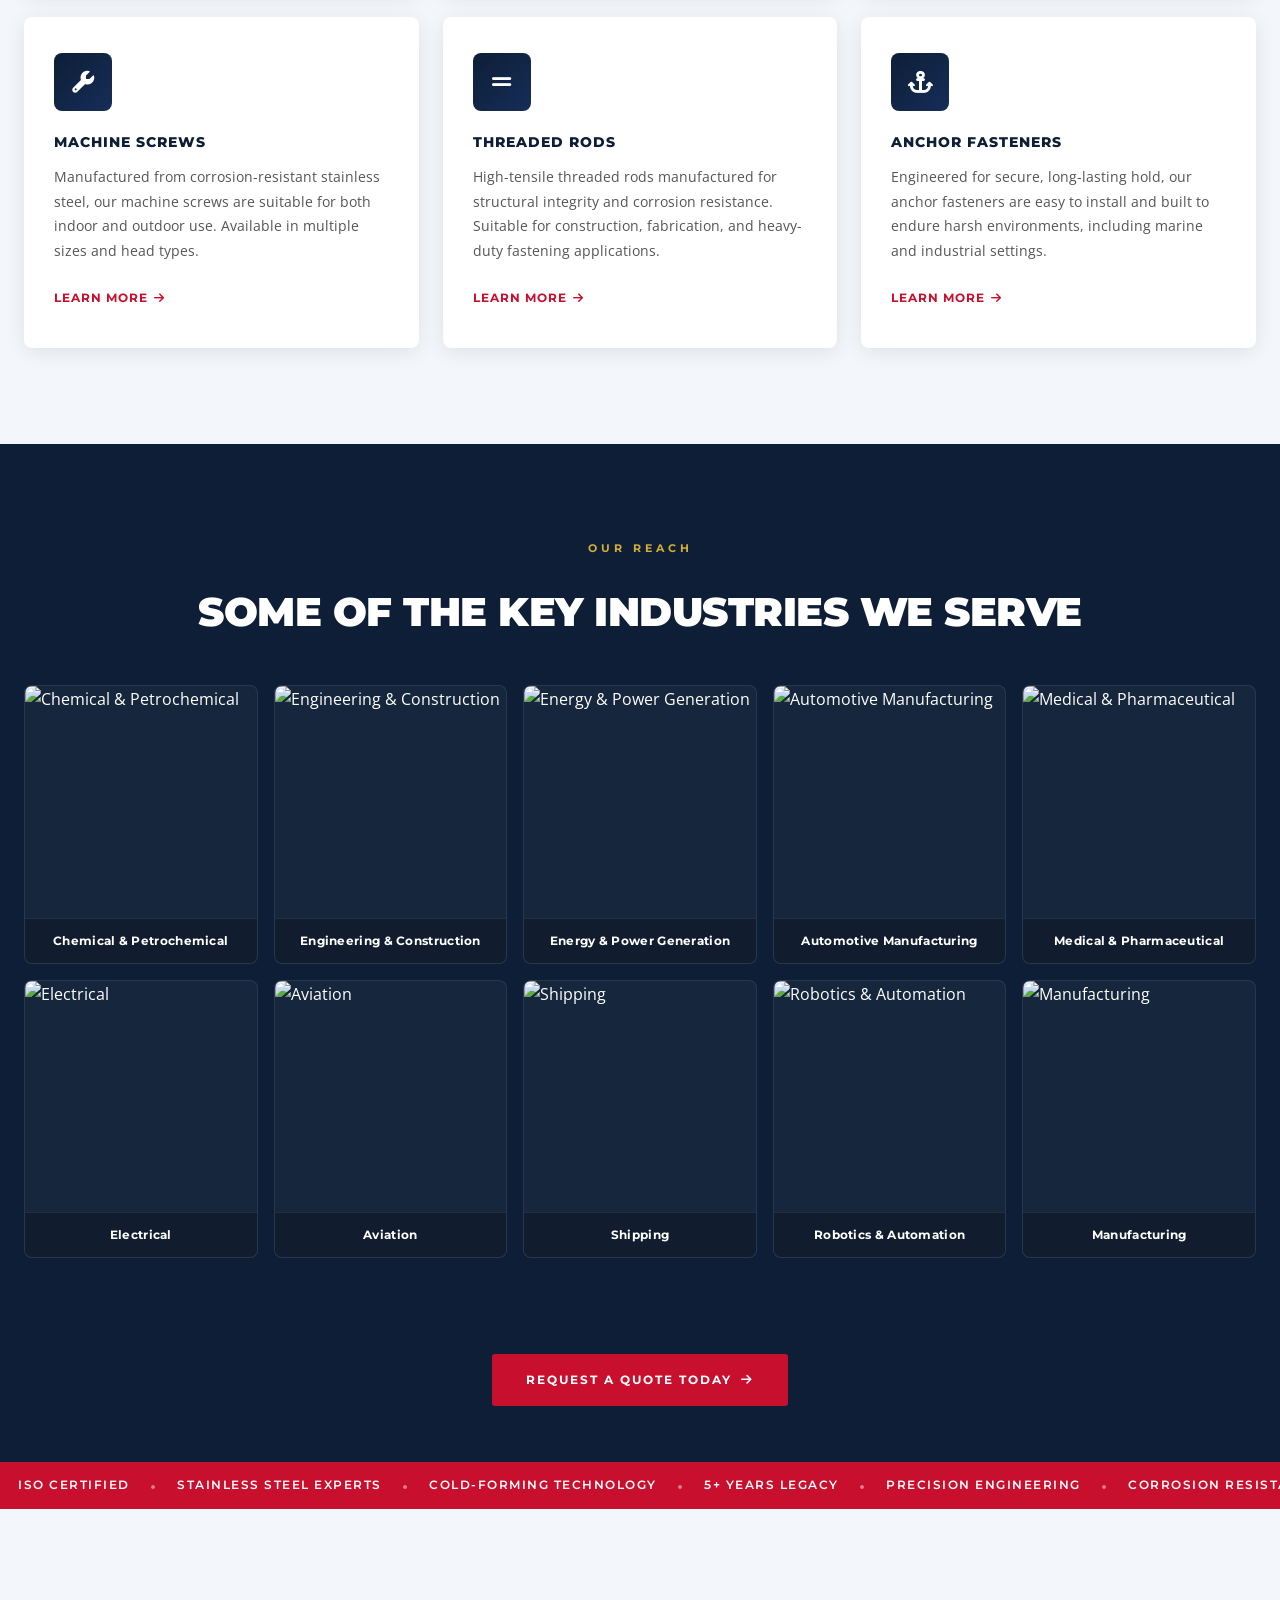
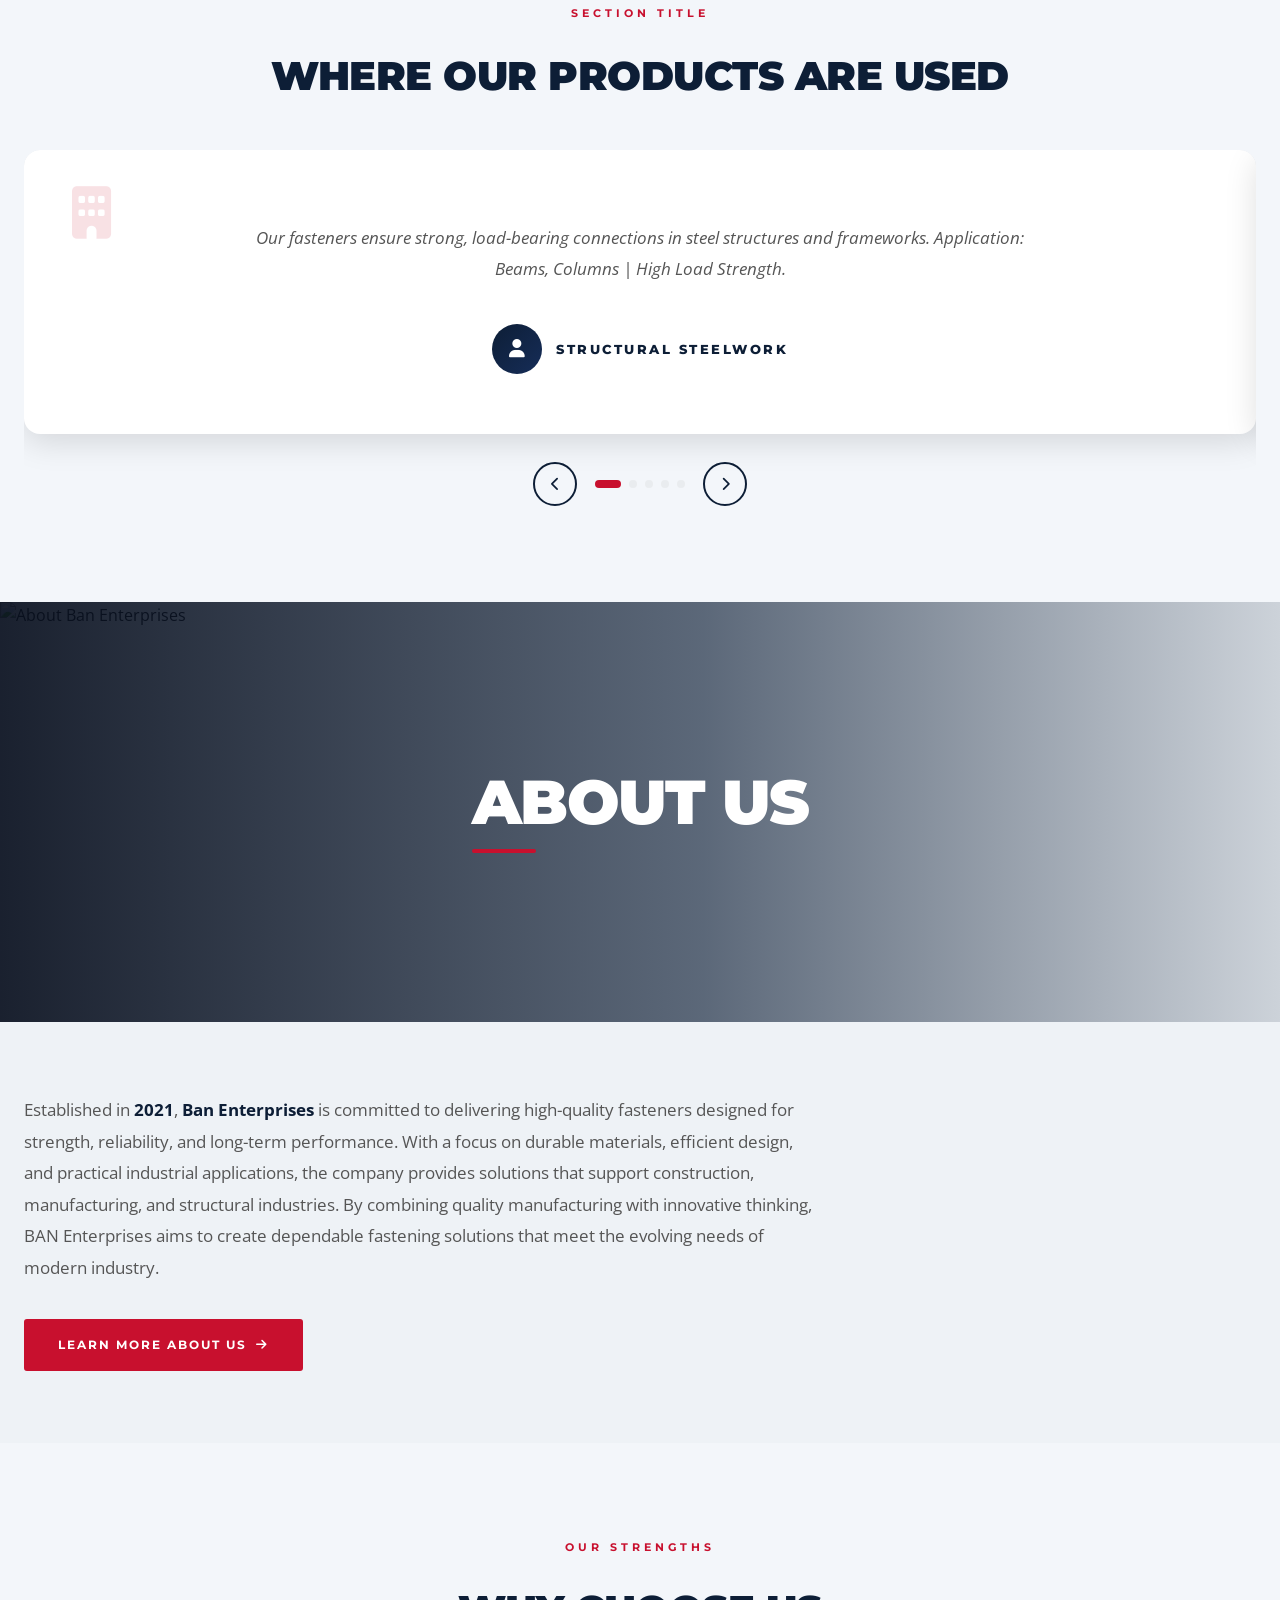
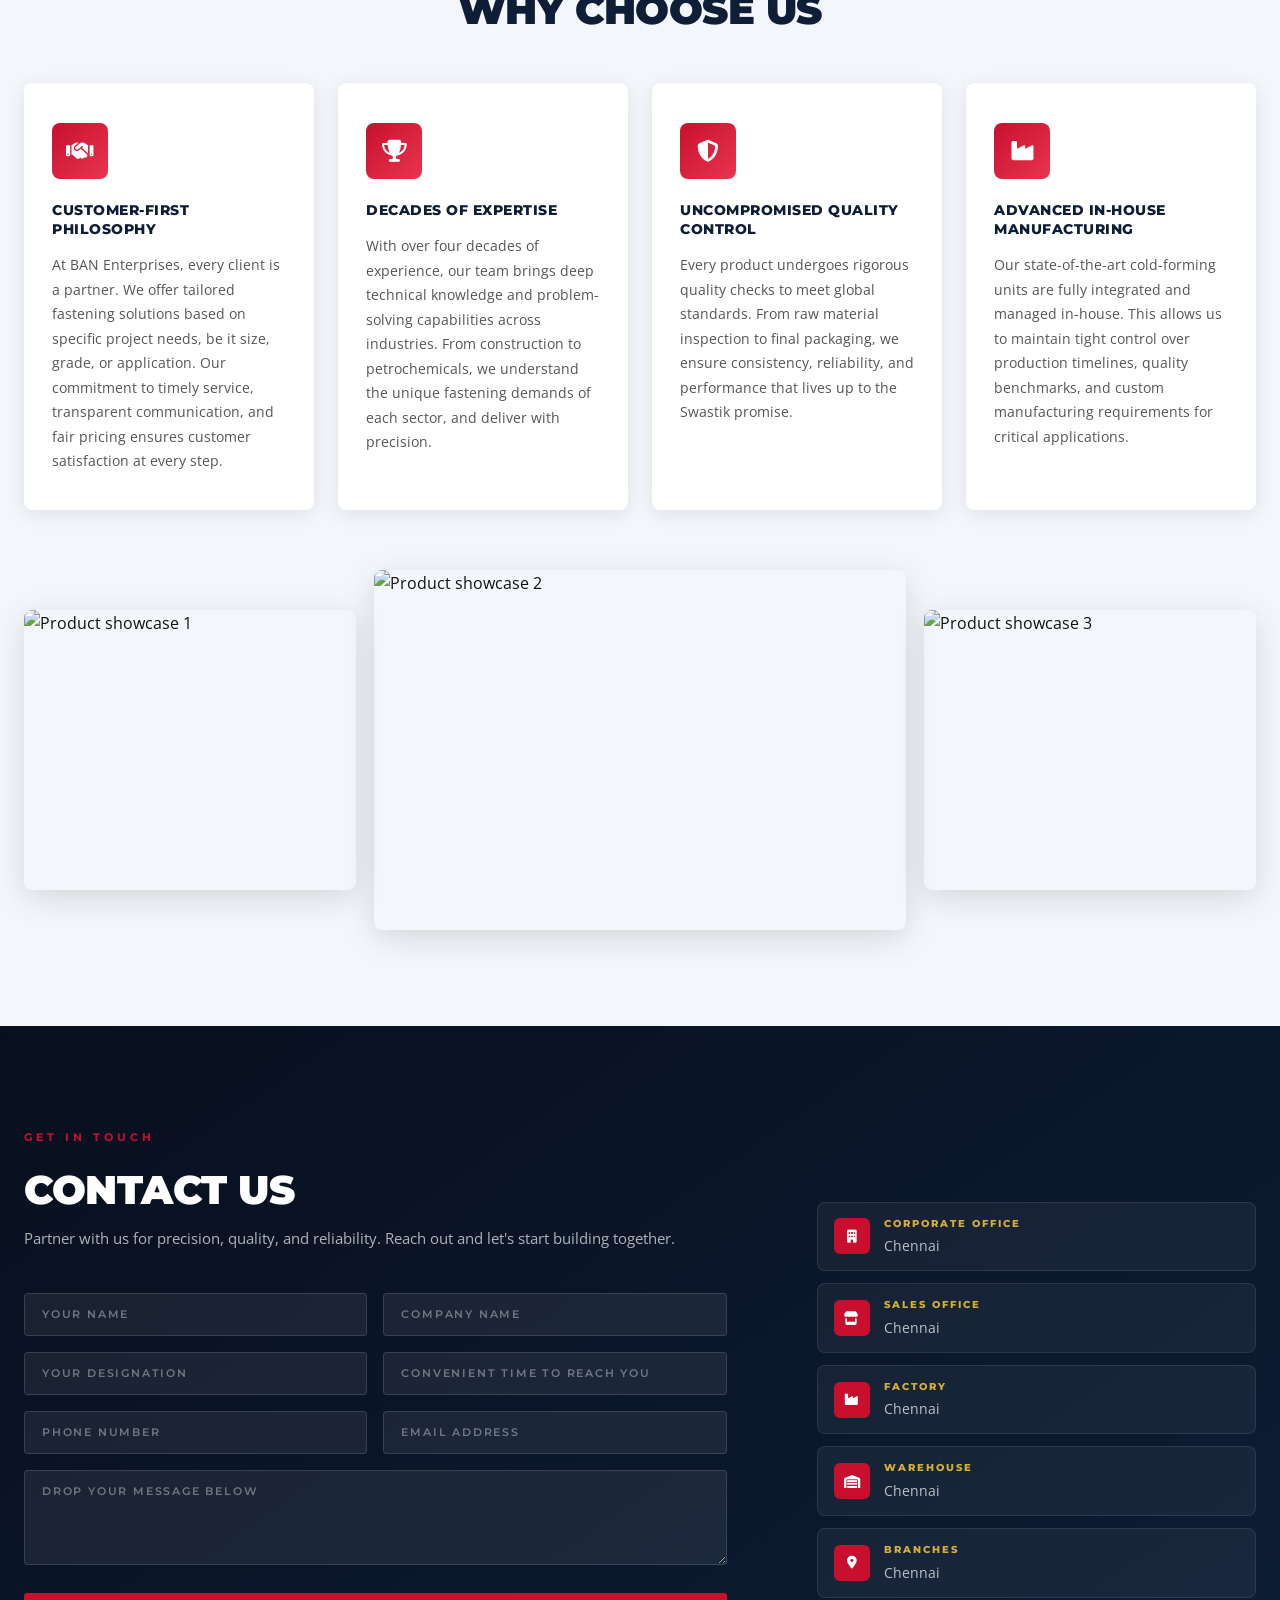
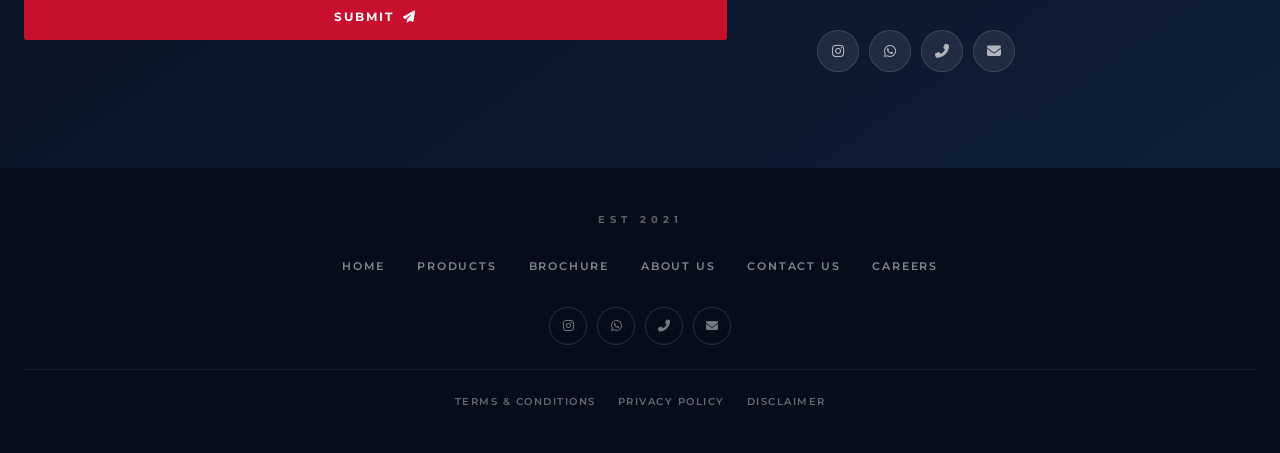
==== commit 0fbee954: "8th commit" ====
--- a/index.html
+++ b/index.html
@@ -285,41 +285,49 @@
     <section class="section testimonials-section" id="testimonials">
         <div class="container">
             <div class="section-header centered">
-                <span class="section-label">WHERE OUR PRODUCTS ARE USEDK</span>
+                <span class="section-label">SECTION TITLE</span>
                 <h2 class="section-title">WHERE OUR PRODUCTS ARE USED</h2>
             </div>
             <div class="testimonial-slider" id="testimonialSlider">
                 <div class="testimonial-track" id="testimonialTrack">
                     <div class="testimonial-card">
-                        <div class="quote-icon"><i class="fas fa-quote-left"></i></div>
-                        <p class="testimonial-text">This is to certify that Swastik Industrial Works has successfully supplied SS304 and SS316 fasteners for our project. We are pleased to acknowledge the excellent quality of their products and their commendable service standards. The materials were delivered as per our specifications and within the agreed timelines. We appreciate their professionalism and look forward to working with them on future projects.</p>
+                        <div class="quote-icon"><i class="fas fa-building"></i></div>
+                        <p class="testimonial-text">Our fasteners ensure strong, load-bearing connections in steel structures and frameworks. Application: Beams, Columns | High Load Strength.</p>
                         <div class="testimonial-author">
                             <div class="author-avatar"><i class="fas fa-user"></i></div>
-                            <span class="author-name">MR. NAGMOTE</span>
+                            <span class="author-name">STRUCTURAL STEELWORK</span>
                         </div>
                     </div>
                     <div class="testimonial-card">
-                        <div class="quote-icon"><i class="fas fa-quote-left"></i></div>
-                        <p class="testimonial-text">We would like to extend our sincere appreciation to Swastik Industrial Works for their excellent service and timely delivery of SS 304 Fasteners on our ongoing projects. We look forward to continuing this successful business relationship.</p>
+                        <div class="quote-icon"><i class="fas fa-solar-panel"></i></div>
+                        <p class="testimonial-text">Designed for durability in outdoor environments, ideal for solar mounting systems. Application: Solar Panels | Weather Resistant.</p>
                         <div class="testimonial-author">
                             <div class="author-avatar"><i class="fas fa-user"></i></div>
-                            <span class="author-name">MR. NAI</span>
+                            <span class="author-name">SOLAR INSTALLATIONS</span>
                         </div>
                     </div>
                     <div class="testimonial-card">
-                        <div class="quote-icon"><i class="fas fa-quote-left"></i></div>
-                        <p class="testimonial-text">Swastik Industrial Works has successfully fulfilled our requirement for stainless steel fasteners. The materials were of excellent quality, delivered as per the technical specifications and on time. Their service standards and responsiveness are commendable. We acknowledge their dedication and professionalism and hope to continue our association with them in future endeavors.</p>
+                        <div class="quote-icon"><i class="fas fa-person-digging"></i></div>
+                        <p class="testimonial-text">Reliable fastening solutions for buildings, infrastructure, and civil works. Application: General Construction | Long Life.</p>
                         <div class="testimonial-author">
                             <div class="author-avatar"><i class="fas fa-user"></i></div>
-                            <span class="author-name">MR. ASHISH</span>
+                            <span class="author-name">CONSTRUCTION PROJECTS</span>
                         </div>
                     </div>
                     <div class="testimonial-card">
-                        <div class="quote-icon"><i class="fas fa-quote-left"></i></div>
-                        <p class="testimonial-text">Swastik Industrial Works consistently delivers top-grade SS fasteners, meeting specifications and deadlines without compromise. Their professionalism and attention to detail make them our go-to supplier for all our fastener requirements.</p>
+                        <div class="quote-icon"><i class="fas fa-fan"></i></div>
+                        <p class="testimonial-text">Secure support and fastening for pipelines, ducts, and mechanical systems. Application: HVAC, Pipelines | Vibration Resistant.</p>
                         <div class="testimonial-author">
                             <div class="author-avatar"><i class="fas fa-user"></i></div>
-                            <span class="author-name">MR. SOLANKI</span>
+                            <span class="author-name">HVAC &amp; PIPE SYSTEMS</span>
+                        </div>
+                    </div>
+                    <div class="testimonial-card">
+                        <div class="quote-icon"><i class="fas fa-gear"></i></div>
+                        <p class="testimonial-text">Precision fasteners for machines requiring strength, stability, and durability. Application: Equipment, Heavy Machinery | High Performance.</p>
+                        <div class="testimonial-author">
+                            <div class="author-avatar"><i class="fas fa-user"></i></div>
+                            <span class="author-name">INDUSTRIAL MACHINERY</span>
                         </div>
                     </div>
                 </div>
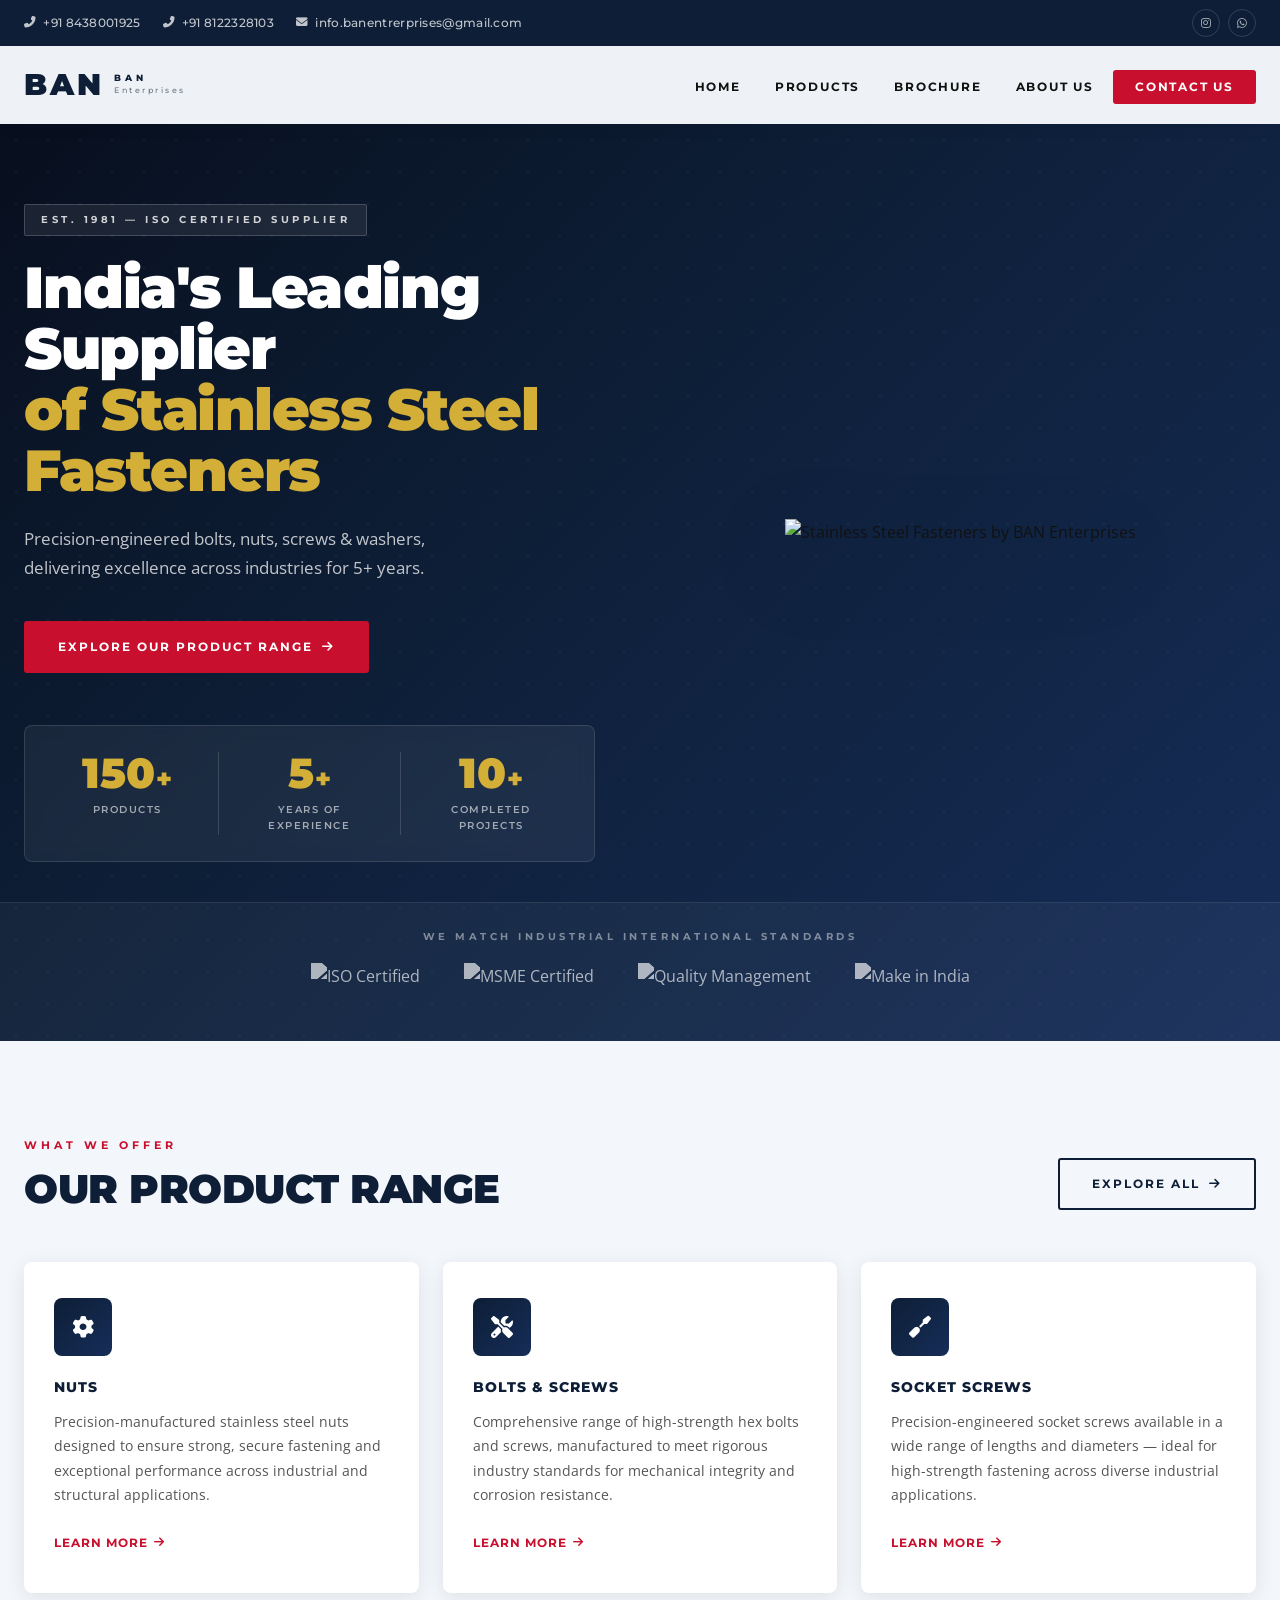
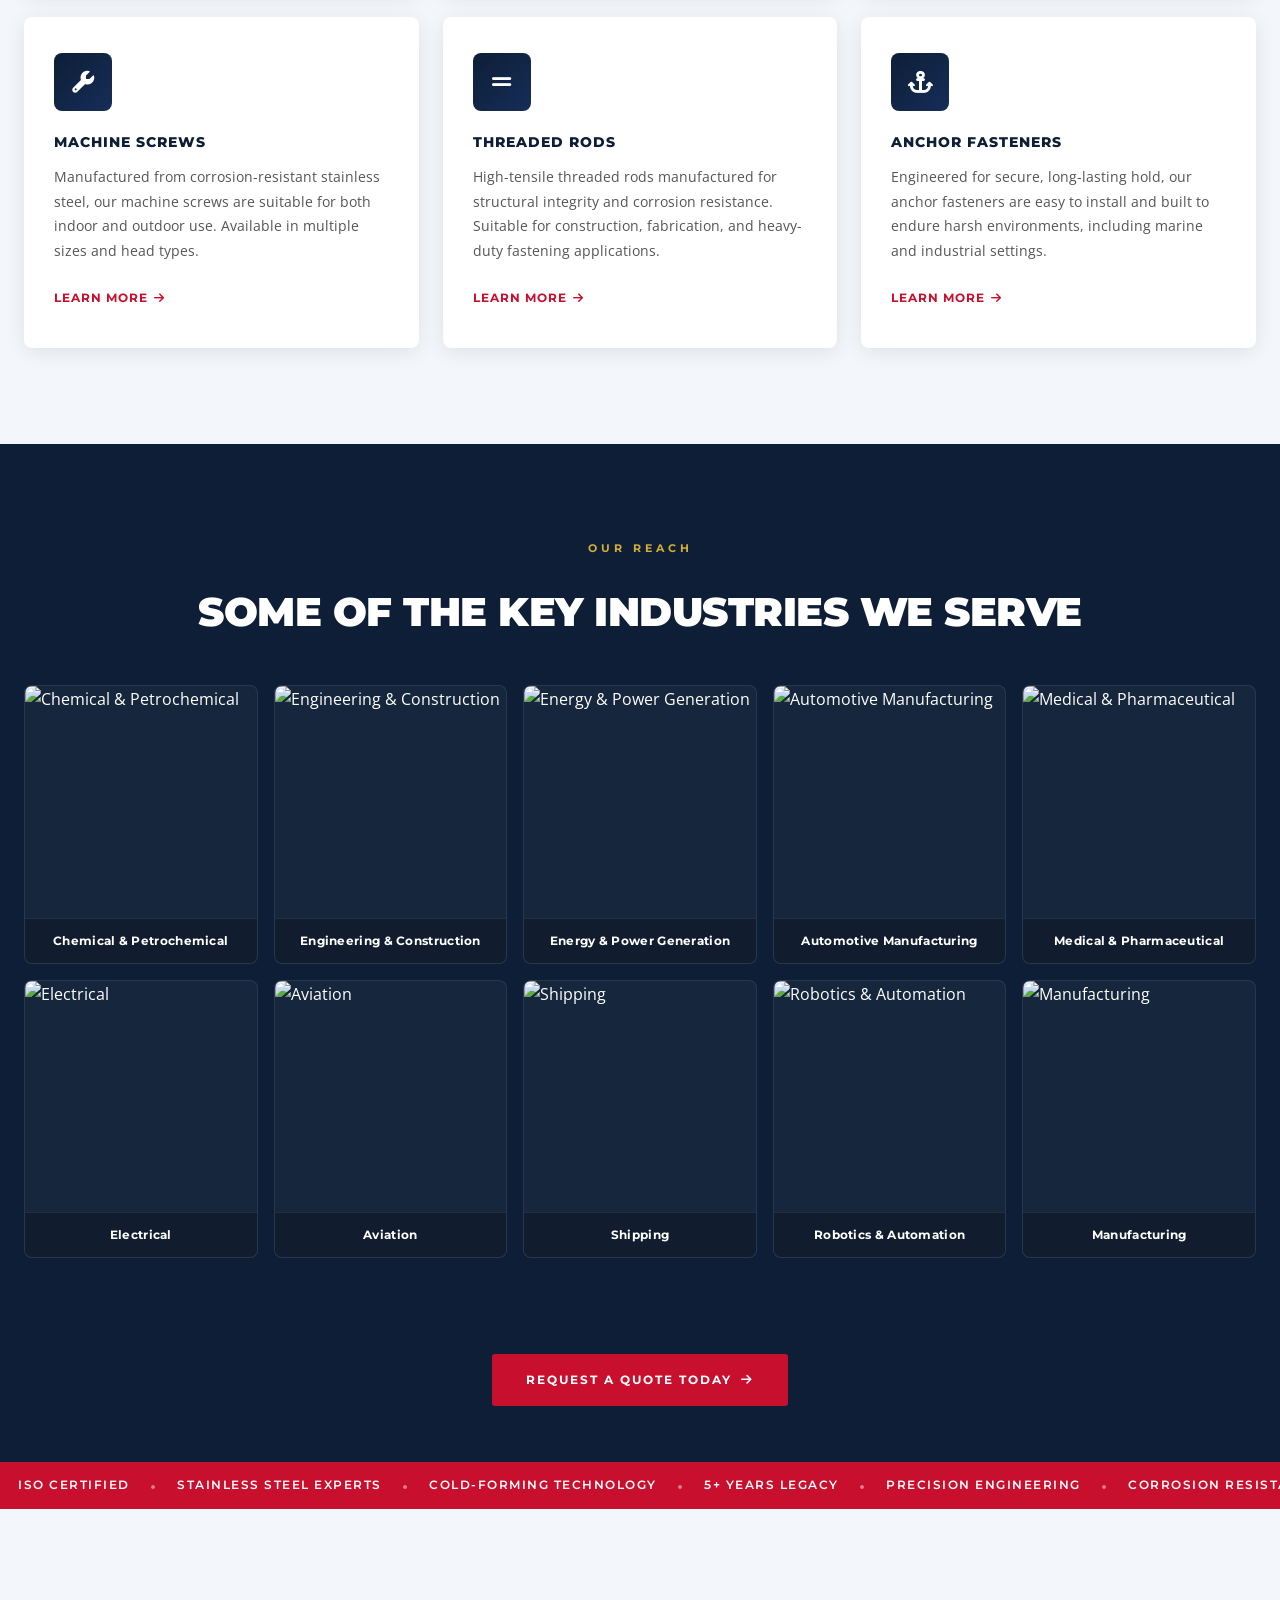
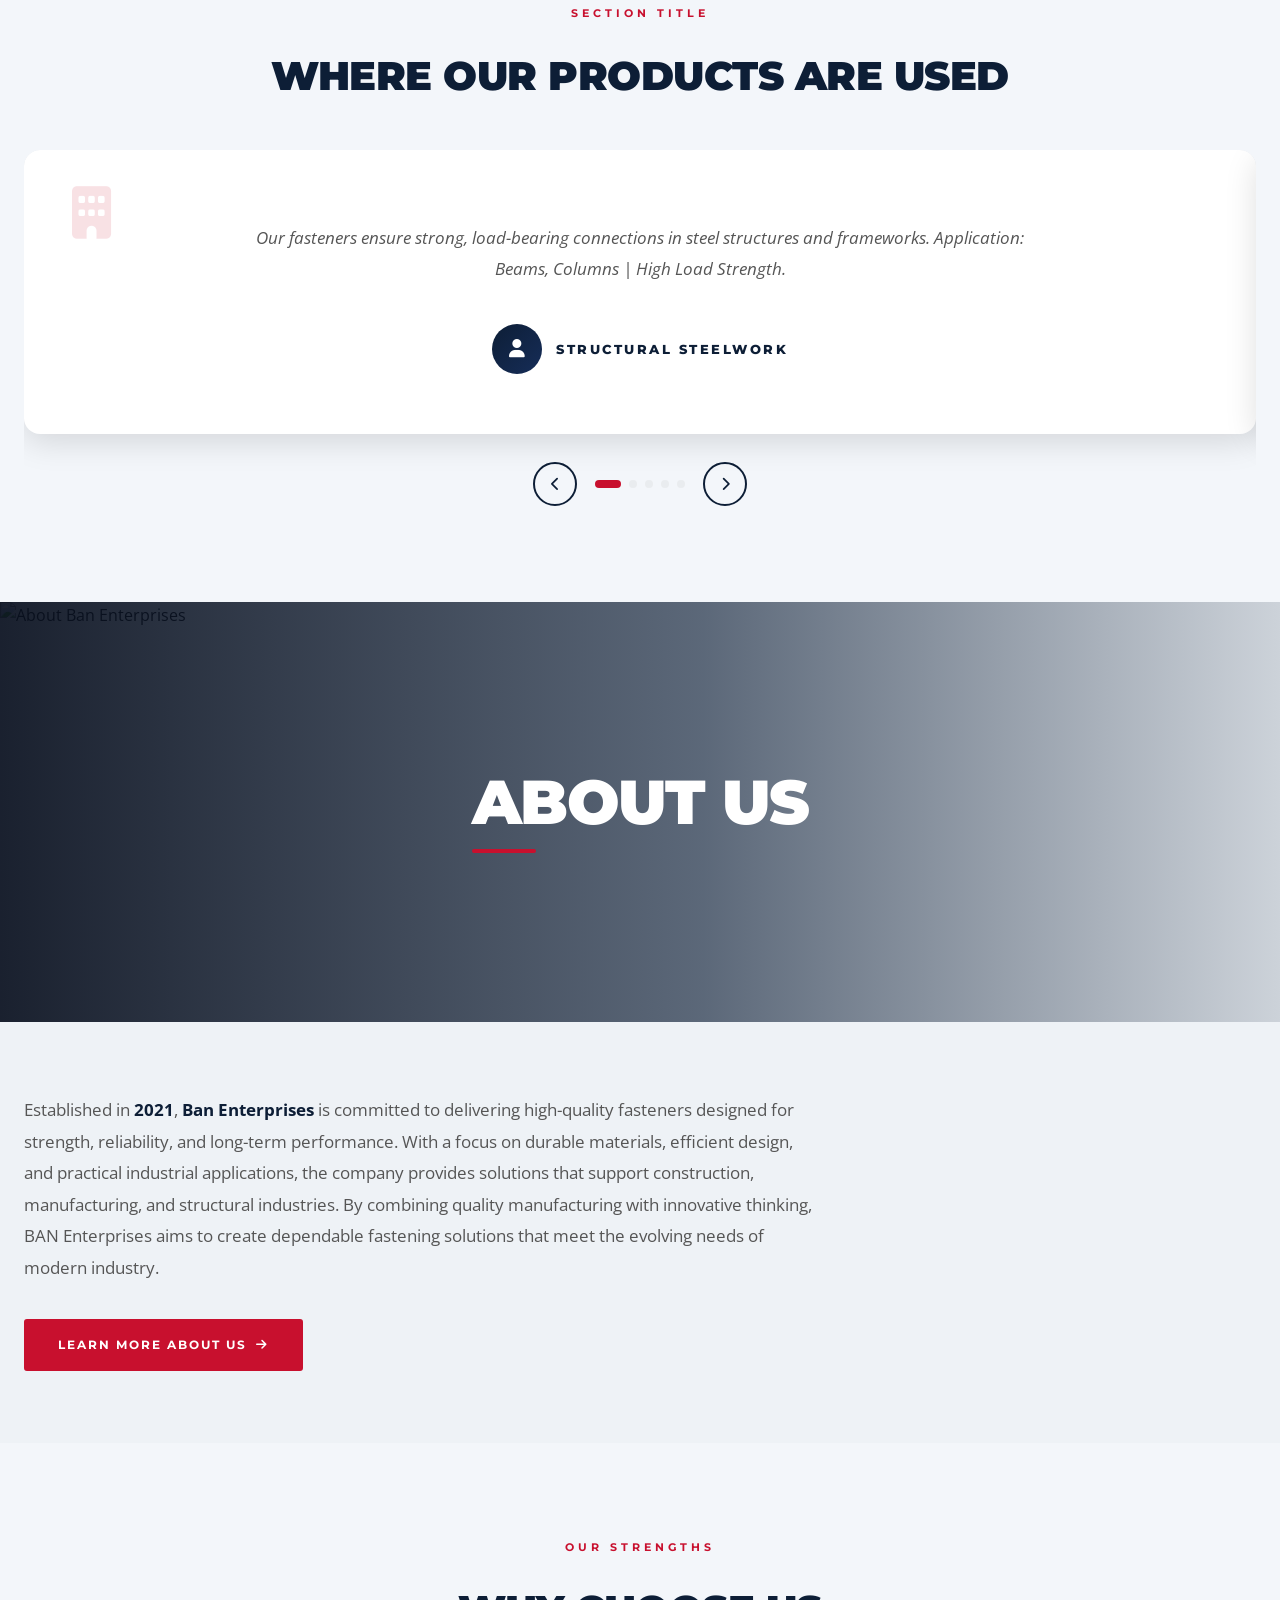
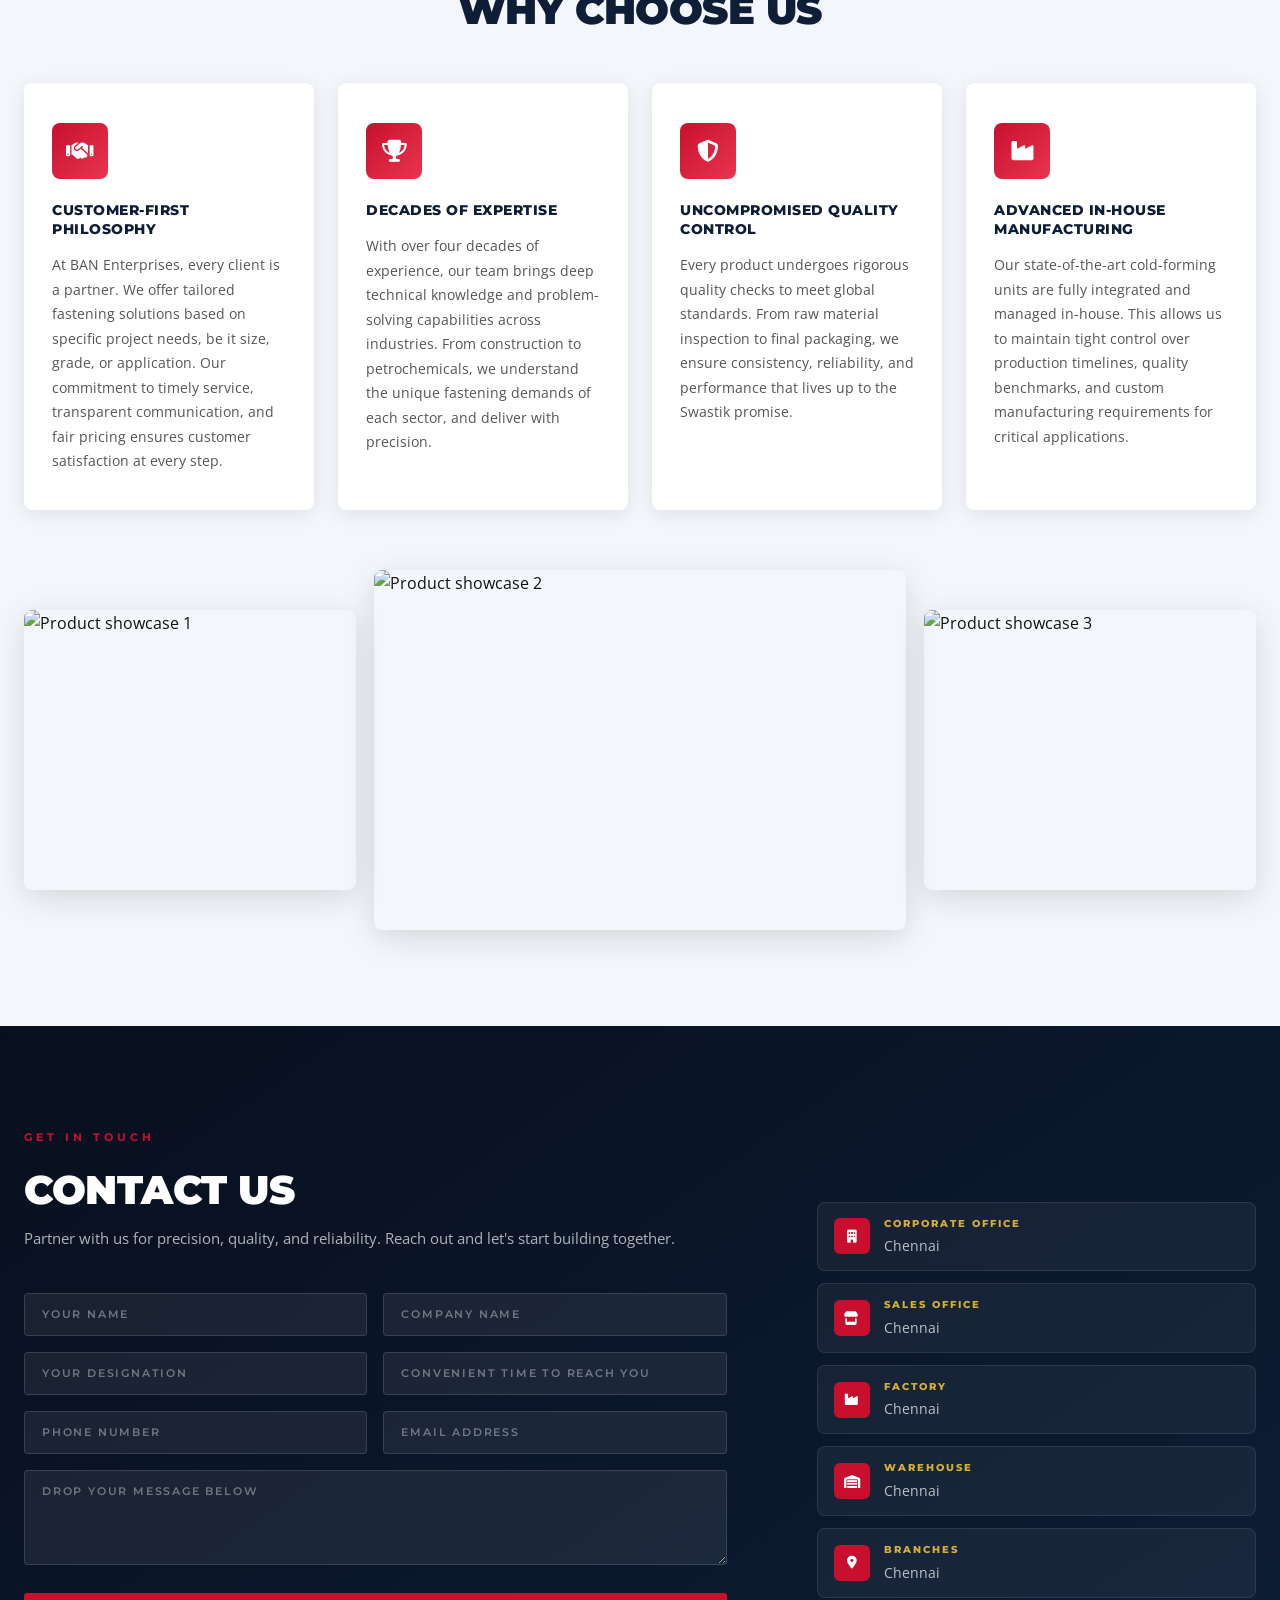
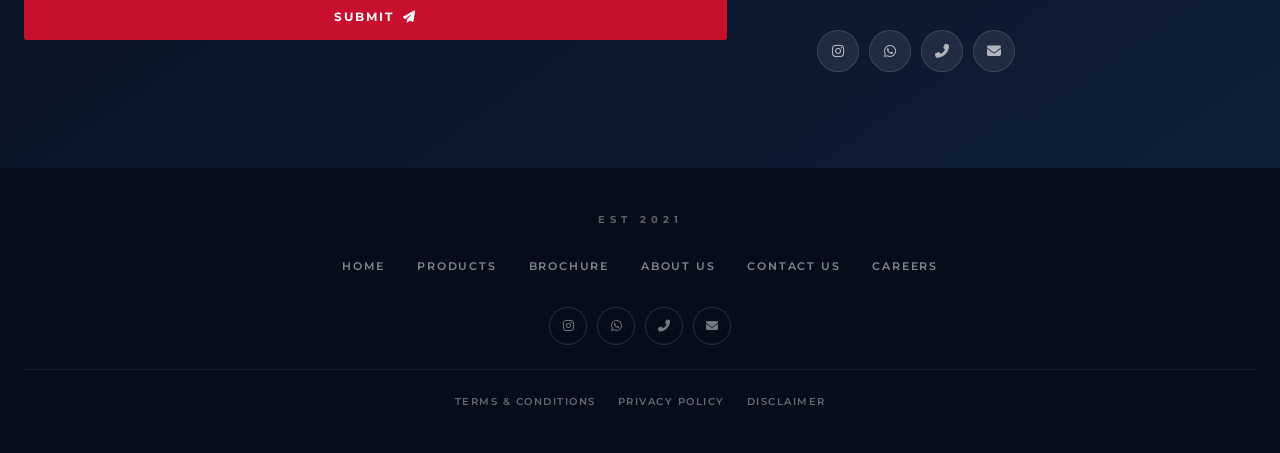
==== commit 9b315ffe: "11th commit" ====
--- a/index.html
+++ b/index.html
@@ -4,7 +4,7 @@
     <meta charset="UTF-8">
     <meta name="viewport" content="width=device-width, initial-scale=1.0">
     <meta name="description" content="Ban Enterprises - Fasteners For The Future Will Be Lighter Stronger And Smarter.">
-    <title>Ban Enterprises | India's Leading Stainless Steel Fasteners Manufacturer</title>
+    <title>Ban Enterprises | India's Leading Stainless Steel Fasteners Supplier</title>
     <link rel="preconnect" href="https://fonts.googleapis.com">
     <link rel="preconnect" href="https://fonts.gstatic.com" crossorigin>
     <link href="https://fonts.googleapis.com/css2?family=Montserrat:wght@300;400;500;600;700;800;900&family=Open+Sans:wght@300;400;500;600&display=swap" rel="stylesheet">
@@ -68,9 +68,9 @@
         <div class="container">
             <div class="hero-inner">
                 <div class="hero-content">
-                    <div class="hero-tag">EST. 1981 &mdash; ISO CERTIFIED MANUFACTURER</div>
+                    <div class="hero-tag">EST. 1981 &mdash; ISO CERTIFIED Supplier</div>
                     <h1 class="hero-title">
-                        India's Leading Manufacturer
+                        India's Leading Supplier
                         <span>of Stainless Steel Fasteners</span>
                     </h1>
                     <p class="hero-desc">Precision-engineered bolts, nuts, screws &amp; washers, delivering excellence across industries for 5+ years.</p>
@@ -250,7 +250,6 @@
                 <span>High Tensile Strength</span><span class="dot">&bull;</span>
                 <span>Wide Size Range</span><span class="dot">&bull;</span>
                 <span>Made in India</span><span class="dot">&bull;</span>
-                <span>In-House Manufacturing</span><span class="dot">&bull;</span>
                 <span>Marine-Grade Quality</span><span class="dot">&bull;</span>
                 <span>Rapid Turnaround</span><span class="dot">&bull;</span>
                 <span>Export Capable</span><span class="dot">&bull;</span>
@@ -269,7 +268,6 @@
                 <span>High Tensile Strength</span><span class="dot">&bull;</span>
                 <span>Wide Size Range</span><span class="dot">&bull;</span>
                 <span>Made in India</span><span class="dot">&bull;</span>
-                <span>In-House Manufacturing</span><span class="dot">&bull;</span>
                 <span>Marine-Grade Quality</span><span class="dot">&bull;</span>
                 <span>Rapid Turnaround</span><span class="dot">&bull;</span>
                 <span>Export Capable</span><span class="dot">&bull;</span>
--- a/style.css
+++ b/style.css
@@ -1323,10 +1323,10 @@
         height: 100vh;
         background: var(--primary);
         flex-direction: column;
-        justify-content: center;
-        align-items: flex-start;
-        padding: 50px 36px;
-        gap: 4px;
+        justify-content: flex-start;
+        align-items: stretch;
+        padding: 90px 32px 40px;
+        gap: 12px;
         transition: right 0.35s cubic-bezier(0.4, 0, 0.2, 1);
         z-index: 998;
         box-shadow: -8px 0 40px rgba(0,0,0,0.4);
@@ -1337,8 +1337,10 @@
     .nav-links .nav-item {
         color: rgba(255,255,255,0.8);
         font-size: 13px;
-        padding: 13px 0;
+        padding: 12px 0;
         width: 100%;
+        display: block;
+        border-bottom: 1px solid rgba(255,255,255,0.06);
     }
 
     .nav-links .nav-item:hover,
@@ -1350,7 +1352,9 @@
         padding: 13px 22px;
         border-radius: 4px;
         margin-top: 10px;
-        width: auto;
+        width: 100%;
+        text-align: center;
+        border-bottom: none;
     }
 
     .top-contact { display: none; }
@@ -1370,6 +1374,15 @@
 
     .testimonial-card { padding: 50px 24px 44px; }
     .testimonial-text { font-size: 15px; }
+    .quote-icon {
+        position: static;
+        margin: 0 auto 18px;
+        font-size: 36px;
+        opacity: 0.18;
+    }
+    .testimonial-text { max-width: 100%; line-height: 1.6; }
+    .testimonial-author { flex-direction: column; gap: 10px; }
+    .author-name { letter-spacing: 1.5px; }
 
     .contact-form .form-row { grid-template-columns: 1fr; }
 
@@ -1389,4 +1402,16 @@
     .cert-logos { gap: 24px; }
     .contact-form .form-row { gap: 12px; margin-bottom: 12px; }
     .about-hero-overlay h2 { font-size: 30px; }
-}
+
+    .download-btn {
+        width: 100%;
+        justify-content: center;
+        flex-wrap: wrap;
+        white-space: normal;
+        text-align: center;
+        padding: 14px 18px;
+        font-size: 11px;
+        letter-spacing: 1.2px;
+        line-height: 1.4;
+    }
+}
